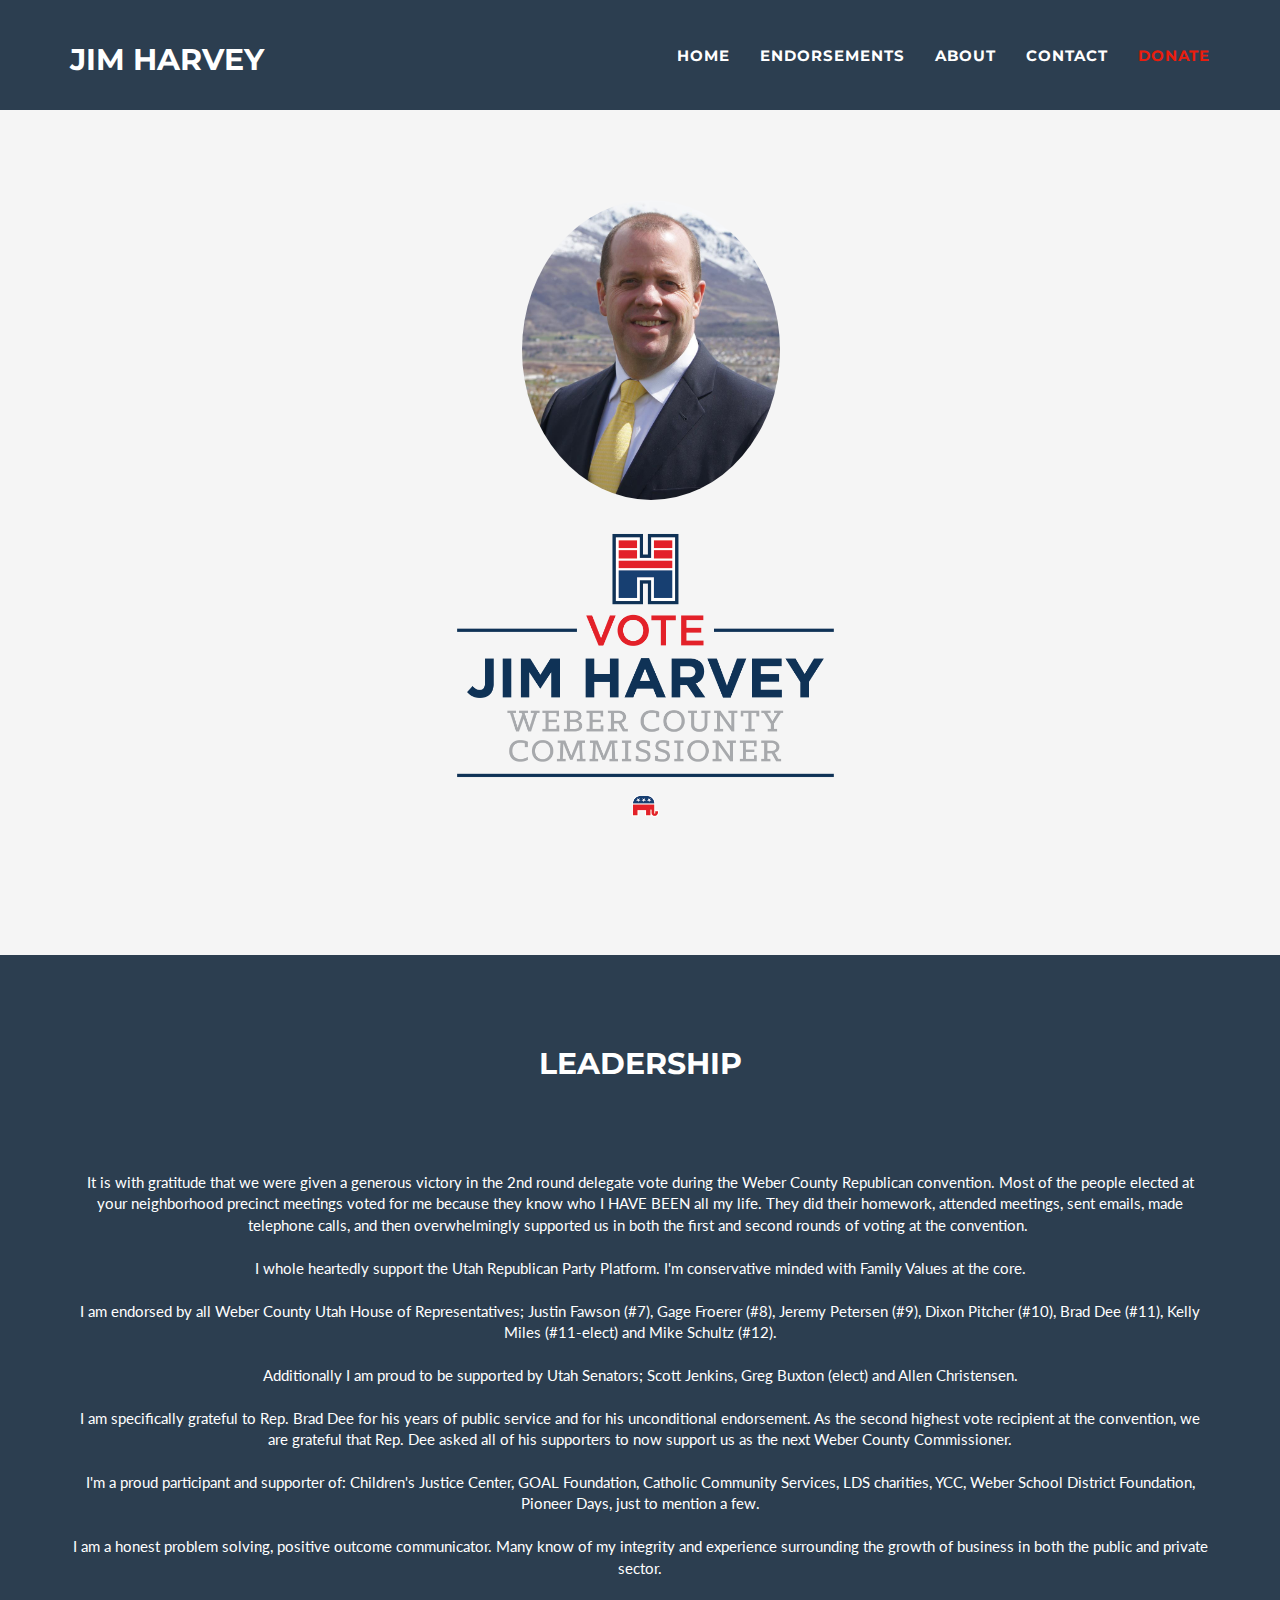
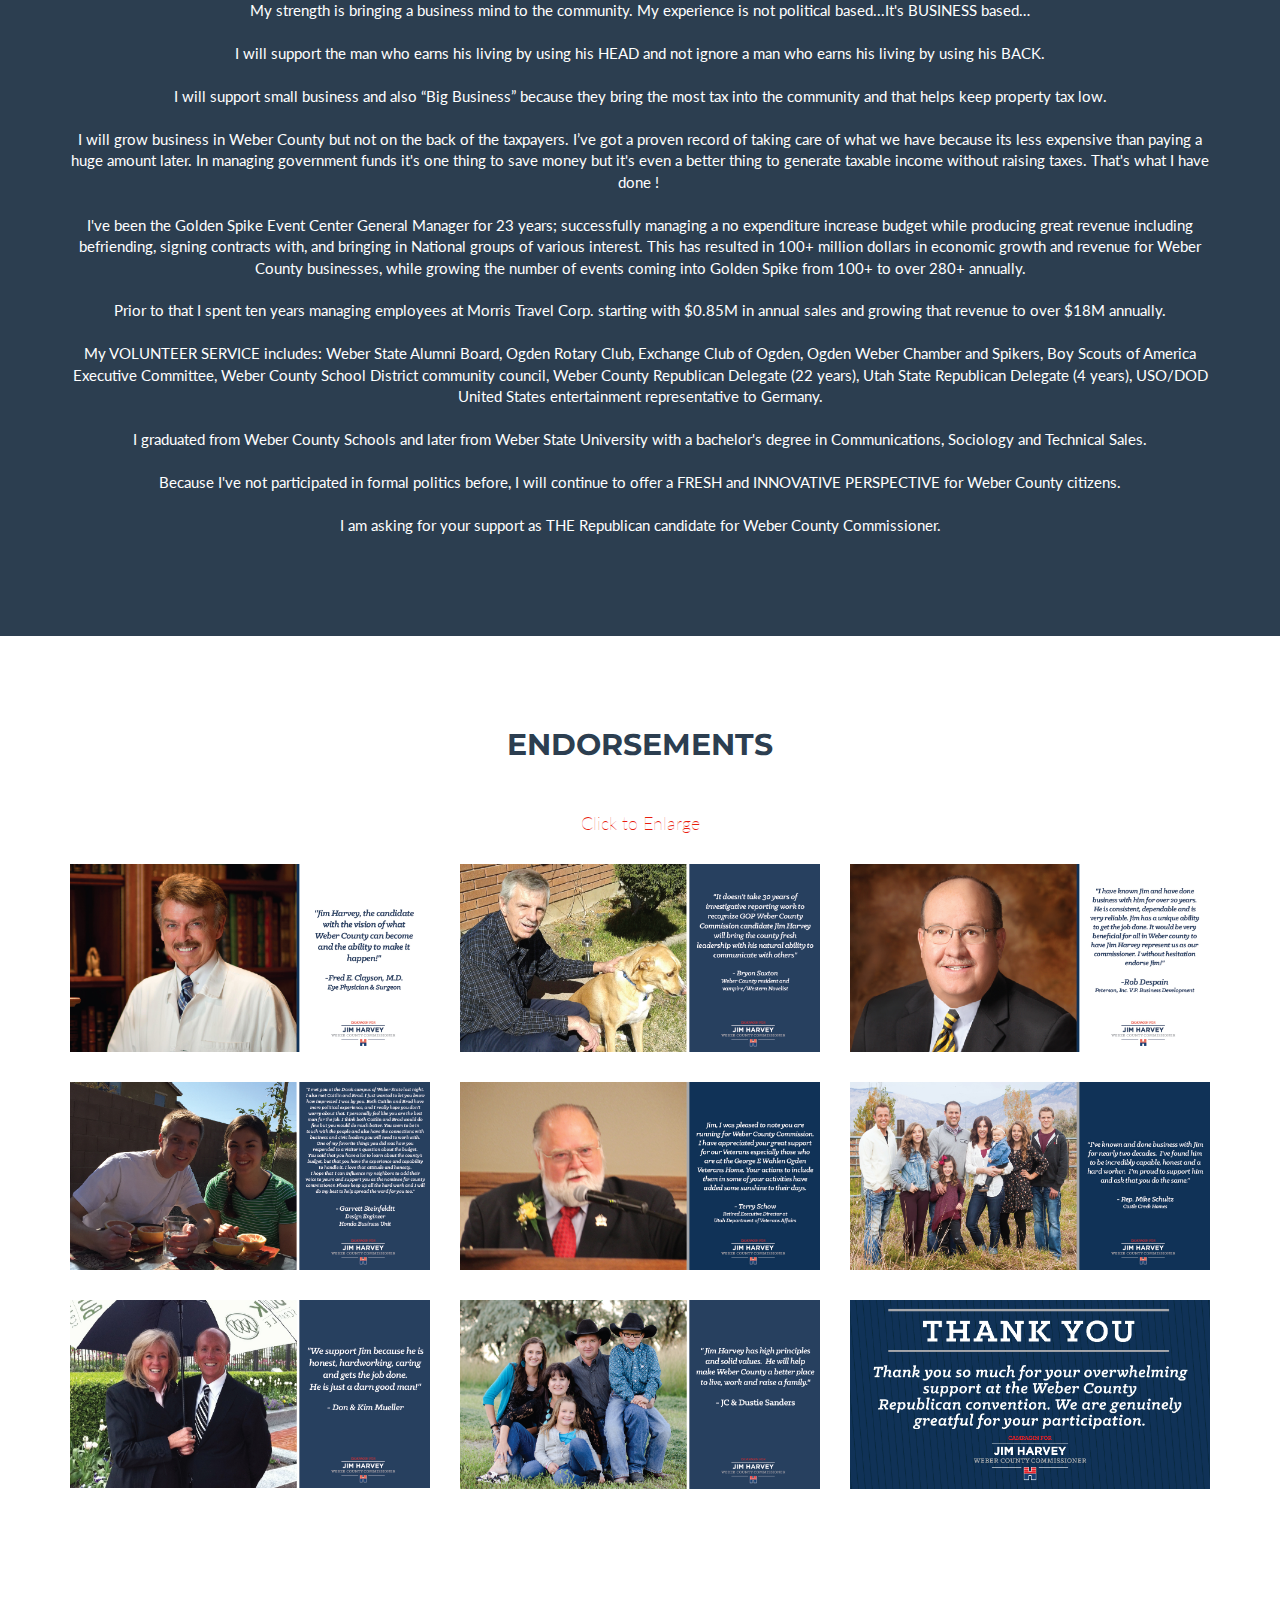
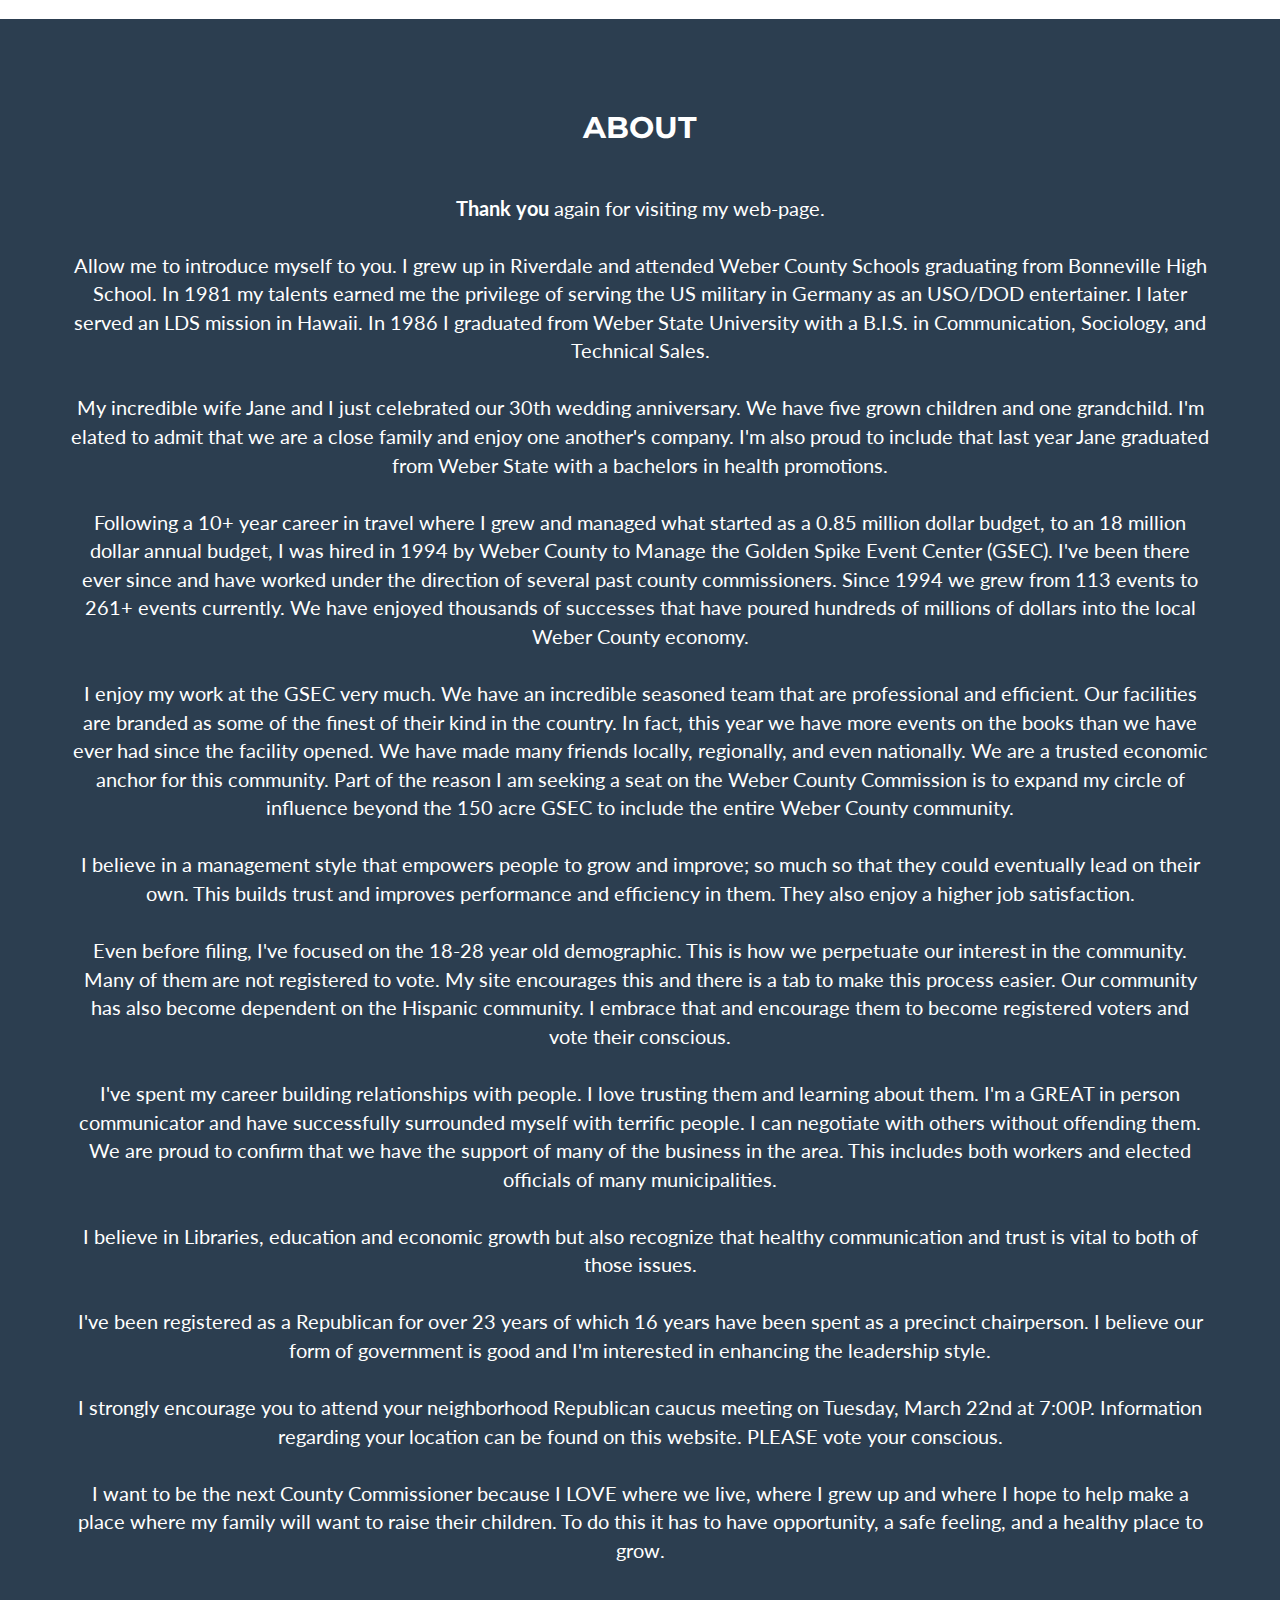
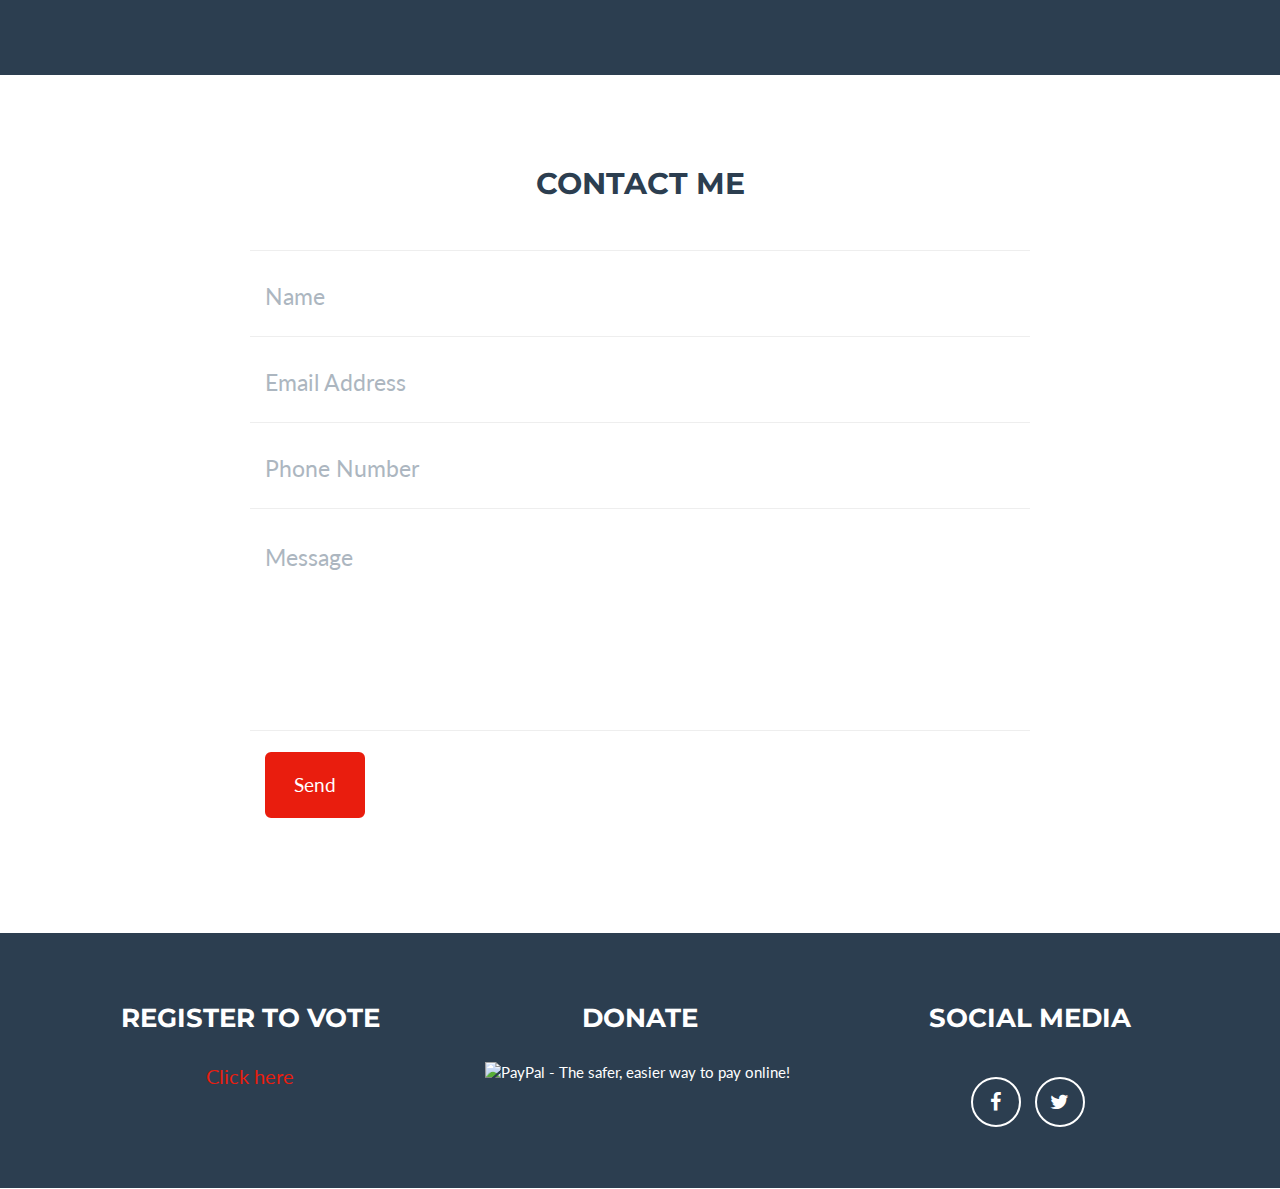
==== index.html @ 37147c14 "took of mondays event" ====
<!DOCTYPE html>
<html lang="en">

<head>

    <meta charset="utf-8">
    <meta http-equiv="X-UA-Compatible" content="IE=edge">
    <meta name="viewport" content="width=device-width, initial-scale=1">
    <meta name="description" content="">
    <meta name="author" content="">

    <title>Jim Harvey</title>
    <title>Freelancer - Start Bootstrap Theme</title>

    <!-- Bootstrap Core CSS - Uses Bootswatch Flatly Theme: http://bootswatch.com/flatly/ -->
    <link href="css/bootstrap.min.css" rel="stylesheet">

    <!-- Custom CSS -->
    <link href="css/freelancer.css" rel="stylesheet">
    <link href="css/animate.min.css" rel="stylesheet">


    <!-- Custom Fonts -->
    <link href="font-awesome/css/font-awesome.min.css" rel="stylesheet" type="text/css">
    <link href="https://fonts.googleapis.com/css?family=Montserrat:400,700" rel="stylesheet" type="text/css">
    <link href="https://fonts.googleapis.com/css?family=Lato:400,700,400italic,700italic" rel="stylesheet" type="text/css">

    <!-- HTML5 Shim and Respond.js IE8 support of HTML5 elements and media queries -->
    <!-- WARNING: Respond.js doesn't work if you view the page via file:// -->
    <!--[if lt IE 9]>
        <script src="https://oss.maxcdn.com/libs/html5shiv/3.7.0/html5shiv.js"></script>
        <script src="https://oss.maxcdn.com/libs/respond.js/1.4.2/respond.min.js"></script>
    <![endif]-->

</head>

<body id="page-top" class="index">

    <!-- Navigation -->
    <nav class="navbar navbar-default navbar-fixed-top">
        <div class="container">
            <!-- Brand and toggle get grouped for better mobile display -->
            <div class="navbar-header page-scroll">
                <button type="button" class="navbar-toggle" data-toggle="collapse" data-target="#bs-example-navbar-collapse-1">
                    <span class="sr-only">Toggle navigation</span>
                    <span class="icon-bar"></span>
                    <span class="icon-bar"></span>
                    <span class="icon-bar"></span>
                </button>
                <a class="navbar-brand" href="#page-top" id='topText'>Jim Harvey</a>
            </div>

            <!-- Collect the nav links, forms, and other content for toggling -->
            <div class="collapse navbar-collapse" id="bs-example-navbar-collapse-1">
                <ul class="nav navbar-nav navbar-right">
                    <li class="hidden">
                        <a id='topText' href="#page-top"></a>
                    </li>
                    <li class="page-scroll">
                        <a id='topText' href="#home">home</a>
                    </li>
                    <li class="page-scroll">

                        <a id='topText' href="#portfolio">Endorsements</a>
                    </li>
                    <li class="page-scroll">
                        <a id='topText' href="#about">About</a>
                    </li>
                    <li class="page-scroll">
                        <a id='topText' href="#contact">Contact</a>
                    </li>
                    <li class="page-scroll ">
                        <a href="#donate" id='donate1'>Donate</a>
                    </li>
                </ul>
            </div>
            <!-- /.navbar-collapse -->
        </div>
        <!-- /.container-fluid -->
    </nav>

    <!-- Header -->
    <header>
        <div class="container">
            <div class="row">
                <div class="col-lg-12">
                    <img class="img-resp animated fadeInDown" src="img/jimh.jpg" alt="">
                    <div class="intro-text">
                        <span class="skills"><img class='vote animated fadeInDown'src="img/logos-1.png" alt="" /></span>
                    </div>
                </div>
            </div>
        </div>
    </header>
    <section class="success" id="home">
        <div class="col-lg-12 text-center">
            <h4 class='sectionText'>Leadership</h4>
        </div>        <div class="container">
            <div class="row">
                <div class="col-lg-12 text-center">
                    <h2  class='sectionText'> </h2>
                </div>
            </div>
            <div class="row">
                <div class="col-lg-12 aboutText animated fadeInUp">
                    It is with gratitude that we were given a generous victory in the 2nd round delegate vote during the Weber County Republican convention.  Most of the people elected at your neighborhood precinct meetings voted for me because they know who I HAVE BEEN all my life.  They did their homework, attended meetings, sent emails, made telephone calls, and then overwhelmingly supported us in both the first and second rounds of voting at the convention. 
                    <br><br>
                I whole heartedly support the Utah Republican Party Platform.  I'm conservative minded with Family Values at the core.                    <br><br>


                I am endorsed by all Weber County Utah House of Representatives; Justin Fawson (#7), Gage Froerer (#8), Jeremy Petersen (#9), Dixon Pitcher (#10), Brad Dee (#11), Kelly Miles (#11-elect) and Mike Schultz (#12).                       <br><br>


                Additionally I am proud to be supported by Utah Senators; Scott Jenkins, Greg Buxton (elect) and Allen Christensen.
                <br><br>

                I am specifically grateful to Rep. Brad Dee for his years of public service and for his unconditional endorsement.  As the second highest vote recipient at the convention, we are grateful that Rep. Dee asked all of his supporters to now support us as the next Weber County Commissioner.
                <br><br>

                I'm a proud participant and supporter of: Children's Justice Center, GOAL Foundation, Catholic Community Services, LDS charities, YCC,  Weber School District Foundation, Pioneer Days, just to mention a few.
                <br><br>

                I am a honest problem solving, positive outcome communicator. Many know of my integrity and experience surrounding the growth of business in both the public and private sector.
                <br><br>

                My strength is bringing a business mind to the community.  My experience is not political based...It's BUSINESS based…
                <br><br>

                I will support the man who earns his living by using his HEAD and not ignore a man who earns his living by using his BACK.
                <br><br>

                I will support small business and also “Big Business” because they bring the most tax into the community and that helps keep property tax low.
                <br><br>

                I will grow business in Weber County but not on the back of the taxpayers.  I’ve got a proven record of taking care of what we have because its less expensive than paying a huge amount later.  In managing government funds it's one thing to save money but it's even a better thing to generate taxable income without raising taxes.  That's what I have done ! 
                <br><br>

                I've been the Golden Spike Event Center General Manager for 23 years; successfully managing a no expenditure increase budget while producing great revenue including befriending, signing contracts with, and bringing in National groups of various interest. This has resulted in 100+ million dollars in economic growth and revenue for Weber County businesses, while growing the number of events coming into Golden Spike from 100+ to over 280+ annually.
                <br><br>

                Prior to that I spent ten years managing employees at Morris Travel Corp. starting with $0.85M in annual sales and growing that revenue to over $18M annually.
                <br><br>

                My VOLUNTEER SERVICE includes: Weber State Alumni Board, Ogden Rotary Club, Exchange Club of Ogden, Ogden Weber Chamber and Spikers, Boy Scouts of America Executive Committee, Weber County School District community council, Weber County Republican Delegate (22 years), Utah State Republican Delegate (4 years), USO/DOD United States entertainment representative to Germany.
                <br><br>

                I graduated from Weber County Schools and later from Weber State University with a bachelor's degree in Communications, Sociology and Technical Sales.
                <br><br>

                Because I've not participated in formal politics before, I will continue to offer a FRESH and INNOVATIVE PERSPECTIVE for Weber County citizens.
                <br><br>

                I am asking for your support as THE Republican candidate for Weber County Commissioner.
    </div>


            </div>
        </div>
    </section>




    <!-- Portfolio Grid Section -->
    <section id="portfolio">
        <div class="container animated zoomIn">
            <div class="row">
                <div class="col-lg-12 text-center">
                    <h4 class='sectionText'>Endorsements</h4>
                    <div class="clickToEnlarge">
                        Click to Enlarge
                    </div>
                </div>
            </div>
            <div class="row">
                <div class="col-sm-4 portfolio-item">
                    <a href="#portfolioModal1" class="portfolio-link" data-toggle="modal">
                        <div class="caption">
                            <div class="caption-content">
                                <i class="fa fa-search-plus fa-3x"></i>
                            </div>
                        </div>
                        <img src="img/endorse1.jpeg" class="img-responsive" alt="">
                    </a>
                </div>
                <div class="col-sm-4 portfolio-item">
                    <a href="#portfolioModal2" class="portfolio-link" data-toggle="modal">
                        <div class="caption">
                            <div class="caption-content">
                                <i class="fa fa-search-plus fa-3x"></i>
                            </div>
                        </div>
                        <img src="img/endorse2.jpg" class="img-responsive" alt="">
                    </a>
                </div>
                <div class="col-sm-4 portfolio-item">
                    <a href="#portfolioModal3" class="portfolio-link" data-toggle="modal">
                        <div class="caption">
                            <div class="caption-content">
                                <i class="fa fa-search-plus fa-3x"></i>
                            </div>
                        </div>
                        <img src="img/endorse3.jpeg" class="img-responsive" alt="">
                    </a>
                </div>
                <div class="col-sm-4 portfolio-item">
                    <a href="#portfolioModal4" class="portfolio-link" data-toggle="modal">
                        <div class="caption">
                            <div class="caption-content">
                                <i class="fa fa-search-plus fa-3x"></i>
                            </div>
                        </div>
                        <img src="img/endorse4.jpeg" class="img-responsive" alt="">
                    </a>
                </div>
                <div class="col-sm-4 portfolio-item">
                    <a href="#portfolioModal5" class="portfolio-link" data-toggle="modal">
                        <div class="caption">
                            <div class="caption-content">
                                <i class="fa fa-search-plus fa-3x"></i>
                            </div>
                        </div>
                        <img src="img/Schow.Terry.jpg" class="img-responsive" alt="">
                    </a>
                </div>
                <div class="col-sm-4 portfolio-item">
                    <a href="#portfolioModal6" class="portfolio-link" data-toggle="modal">
                        <div class="caption">
                            <div class="caption-content">
                                <i class="fa fa-search-plus fa-3x"></i>
                            </div>
                        </div>
                        <img src="img/MikeShultz.jpg" class="img-responsive" alt="">
                    </a>
                </div>
                <div class="col-sm-4 portfolio-item">
                    <a href="#portfolioModal7" class="portfolio-link" data-toggle="modal">
                        <div class="caption">
                            <div class="caption-content">
                                <i class="fa fa-search-plus fa-3x"></i>
                            </div>
                        </div>
                        <img src="img/DonMueller.jpg" class="img-responsive" alt="">
                    </a>
                </div>
                <div class="col-sm-4 portfolio-item">
                    <a href="#portfolioModal8" class="portfolio-link" data-toggle="modal">
                        <div class="caption">
                            <div class="caption-content">
                                <i class="fa fa-search-plus fa-3x"></i>
                            </div>
                        </div>
                        <img src="img/Sanders.Dustie.jpg" class="img-responsive" alt="">
                    </a>
                </div>
                <div class="col-sm-4 portfolio-item">
                    <a href="#portfolioModal9" class="portfolio-link" data-toggle="modal">
                        <div class="caption">
                            <div class="caption-content">
                                <i class="fa fa-search-plus fa-3x"></i>
                            </div>
                        </div>
                        <img src="img/thanksTxt.jpg" class="img-responsive" alt="">
                    </a>
                </div>
                <!-- <div class="col-sm-4 portfolio-item">
                <div class="col-sm-4 portfolio-item">
                    <a href="#portfolioModal5" class="portfolio-link" data-toggle="modal">
                        <div class="caption">
                            <div class="caption-content">
                                <i class="fa fa-search-plus fa-3x"></i>
                            </div>
                        </div>
                        <img src="img/endorse4.jpeg" class="img-responsive" alt="">
                    </a>
                </div> -->
                <!-- <div class="col-sm-4 portfolio-item">
                </div>
                <div class="col-sm-4 portfolio-item">
                    <a href="#portfolioModal6" class="portfolio-link" data-toggle="modal">
                        <div class="caption">
                            <div class="caption-content">
                                <i class="fa fa-search-plus fa-3x"></i>
                            </div>
                        </div>
                        <img src="img/endorse4.jpeg" class="img-responsive" alt="">
                    </a>
<<<<<<< HEAD
                </div> -->
                </div>
            </div>
        </div>
    </section>


    <!-- About Section -->
    <section class="success" id="about">
        <div class="container">
            <div class="row">
                <div class="col-lg-12 text-center">
                    <h2  class='sectionText'>About</h2>
                </div>
            </div>
            <div class="row">
                <div class="col-lg-12 aboutText animated fadeInUp">
                    <p><b>Thank you</b> again for visiting my web-page.<br><br>

 Allow me to introduce myself to you.  I grew up in Riverdale and attended Weber County Schools graduating from Bonneville High School.  In 1981 my talents earned me the privilege of serving the US military in Germany as an USO/DOD entertainer.  I later served an LDS mission in Hawaii.  In 1986 I graduated from Weber State University with a B.I.S. in Communication, Sociology, and Technical Sales.<br>
<br>
 My incredible wife Jane and I just celebrated our 30th wedding anniversary.  We have five grown children and one grandchild.  I'm elated to admit that we are a close family and enjoy one another's company.  I'm also proud to include that last year Jane graduated from Weber State with a bachelors in health promotions.<br><br>

 Following a 10+ year career in travel where I grew and managed what started as a 0.85 million dollar budget, to an 18 million dollar annual budget, I was hired in 1994 by Weber County to Manage the Golden Spike Event Center (GSEC).  I've been there ever since and have worked under the direction of several past county commissioners.  Since 1994 we grew from 113 events to 261+ events currently.  We have enjoyed thousands of successes that have poured hundreds of millions of dollars into the local Weber County economy.<br><br>

 I enjoy my work at the GSEC very much.  We have an incredible seasoned team that are professional and efficient.   Our facilities are branded as some of the finest of their kind in the country.  In fact, this year we have more events on the books than we have ever had since the facility opened.  We have made many friends locally, regionally, and even nationally.  We are a trusted economic anchor for this community.  Part of the reason I am seeking a seat on the Weber County Commission is to expand my circle of influence beyond the 150 acre GSEC to include the entire Weber County community.
<br><br>
I believe in a management style that empowers people to grow and improve; so much so that they could eventually lead on their own. This builds trust and improves performance and efficiency in them.  They also enjoy a higher job satisfaction.
<br><br>
 Even before filing, I've focused on the 18-28 year old demographic.  This is how we perpetuate our interest in the community. Many of them are not registered to vote.  My site encourages this and there is a tab to make this process easier.  Our community has also become dependent on the Hispanic community.  I embrace that and encourage them to become registered voters and vote their conscious.
<br><br>
 I've spent my career building relationships with people.  I love trusting them and learning about them.  I'm a GREAT in person communicator and have successfully surrounded myself with terrific people.  I can negotiate with others without offending them.  We are proud to confirm that we have the support of many of the business in the area. This includes both workers and elected officials of many municipalities.
<br><br>
 I believe in Libraries, education and economic growth but also recognize that healthy communication and trust is vital to both of those issues.
<br><br>
 I've been registered as a Republican for over 23 years of which 16 years have been spent as a precinct chairperson. I believe our form of government is good and I'm interested in enhancing the leadership style.
<br><br>
 I strongly encourage you to attend your neighborhood Republican caucus meeting on Tuesday, March 22nd at 7:00P.  Information regarding your location can be found on this website.  PLEASE vote your conscious.
<br><br>
 I want to be the next County Commissioner because I LOVE where we live, where I grew up and where I hope to help make a place where my family will want to raise their children.  To do this it has to have opportunity, a safe feeling, and a healthy place to grow.</p>
                </div>


            </div>
        </div>
    </section>

    <!-- Contact Section -->

    <section id="contact">
        <div class="container">
            <div class="row">
                <div class="col-lg-12 text-center">
                    <h2  class='sectionText'>Contact Me</h2>
                </div>
            </div>
            <div class="row">
                <div class="col-lg-8 col-lg-offset-2">
                    <!-- To configure the contact form email address, go to mail/contact_me.php and update the email address in the PHP file on line 19. -->
                    <!-- The form should work on most web servers, but if the form is not working you may need to configure your web server differently.   -->
                <form name="sentMessage" id="contactForm" novalidate>
                        <div class="row control-group">
                            <div class="form-group col-xs-12 floating-label-form-group controls">
                                <label>Name</label>
                                <input type="text" class="form-control" placeholder="Name" id="name" required data-validation-required-message="Please enter your name.">
                                <p class="help-block text-danger"></p>
                            </div>
                        </div>
                        <div class="row control-group">
                            <div class="form-group col-xs-12 floating-label-form-group controls">
                                <label>Email Address</label>
                                <input type="email" class="form-control" placeholder="Email Address" id="email" required data-validation-required-message="Please enter your email address.">
                                <p class="help-block text-danger"></p>
                            </div>
                        </div>
                        <div class="row control-group">
                            <div class="form-group col-xs-12 floating-label-form-group controls">
                                <label>Phone Number</label>
                                <input type="tel" class="form-control" placeholder="Phone Number" id="phone" required data-validation-required-message="Please enter your phone number.">
                                <p class="help-block text-danger"></p>
                            </div>
                        </div>
                        <div class="row control-group">
                            <div class="form-group col-xs-12 floating-label-form-group controls">
                                <label>Message</label>
                                <textarea rows="5" class="form-control" placeholder="Message" id="message" required data-validation-required-message="Please enter a message."></textarea>
                                <p class="help-block text-danger"></p>
                            </div>
                        </div>
                        <br>
                        <div id="success"></div>
                        <div class="row">
                            <div class="form-group col-xs-12">
                                <button  type="submit" class="btn btn-success btn-lg">Send</button>
                            </div>
                        </div>
                    </form>
                </div>
            </div>
        </div>
    </section>

    <!-- Footer -->
    <div id='donate'>

    <footer class="text-center">
        <div class="footer-above">
            <div class="container">
                <div class="row">
                    <div class="footer-col col-md-4">
                        <h3>Register to Vote</h3>
                        <p><a href="https://secure.utah.gov/voterreg/index.html">Click here</a></p>
                    </div>


                    <div class="footer-col col-md-4">
                        <h3>Donate</h3>
                        <p>
                            <form action="https://www.paypal.com/cgi-bin/webscr" method="post" target="_top">
                        <input type="hidden" name="cmd" value="_s-xclick">
                        <input type="hidden" name="hosted_button_id" value="8M9GRUWF27S3Q">
                        <input type="image" class='paypal' src="https://www.paypalobjects.com/en_US/i/btn/btn_donateCC_LG.gif" border="0" name="submit" alt="PayPal - The safer, easier way to pay online!">
                        <img alt="" border="0" src="https://www.paypalobjects.com/en_US/i/scr/pixel.gif" width="1" height="1">
                        </form>
                        </p>


            </div>

                    <div class="footer-col col-md-4">
                        <h3>Social Media</h3>
                        <ul class="list-inline">
                            <li>
                                <a href="https://www.facebook.com/VoteJimHarvey/?pnref=story" class="btn-social btn-outline"><i class="fa fa-fw fa-facebook"></i></a>
                            </li>
                            <!-- <li>
                                <a href="#" class="btn-social btn-outline"><i class="fa fa-fw fa-google-plus"></i></a>
                            </li> -->
                            <li>
                                <a href="https://twitter.com/jimhharvey" class="btn-social btn-outline"><i class="fa fa-fw fa-twitter"></i></a>
                            </li>


                        </ul>
                    </div>
                    <!-- <div class="footer-col col-md-4">
                        <h3>Donations</h3>
                        <p>Contact me if you'd like to donate.</p>
                    </div> -->
                </div>
            </div>
        </div>
    </div>

        <div class="footer-below">
            <div class="container">
                <div class="row">
                    <div class="col-lg-12">        </div>
                </div>
            </div>
        </div>
    </footer>

    <!-- Scroll to Top Button (Only visible on small and extra-small screen sizes) -->
    <div class="scroll-top page-scroll hidden-sm hidden-xs hidden-lg hidden-md">
        <a class="btn btn-primary" href="#page-top">
            <i class="fa fa-chevron-up"></i>
        </a>
    </div>

    <!-- Portfolio Modals -->
    <div class="portfolio-modal modal fade animated fadeIn" id="portfolioModal1" tabindex="-1" role="dialog" aria-hidden="true">
        <div class="modal-content">
            <div class="close-modal" data-dismiss="modal">
                <div class="lr">
                    <div class="rl">
                    </div>
                </div>
            </div>
            <div class="container">
                <div class="row">
                    <div class="col-lg-8 col-lg-offset-2">
                        <div class="modal-body">
                            <img src="img/endorse1.jpeg" class="img-responsive img-centered" alt="">

                            <button type="button" class="btn btn-default" data-dismiss="modal"><i class="fa fa-times"></i> Close</button>
                        </div>
                    </div>
                </div>
            </div>
        </div>
    </div>
    <div class="portfolio-modal modal fade" id="portfolioModal2" tabindex="-1" role="dialog" aria-hidden="true">
        <div class="modal-content">
            <div class="close-modal" data-dismiss="modal">
                <div class="lr">
                    <div class="rl">
                    </div>
                </div>
            </div>
            <div class="container">
                <div class="row">
                    <div class="col-lg-8 col-lg-offset-2">
                        <div class="modal-body">
                            <img src="img/endorse2.jpg" class="img-responsive img-centered" alt="">

                            <button type="button" class="btn btn-default" data-dismiss="modal"><i class="fa fa-times"></i> Close</button>
                        </div>
                    </div>
                </div>
            </div>
        </div>
    </div>
    <div class="portfolio-modal modal fade" id="portfolioModal3" tabindex="-1" role="dialog" aria-hidden="true">
        <div class="modal-content">
            <div class="close-modal" data-dismiss="modal">
                <div class="lr">
                    <div class="rl">
                    </div>
                </div>
            </div>
            <div class="container">
                <div class="row">
                    <div class="col-lg-8 col-lg-offset-2">
                        <div class="modal-body">
                            <img src="img/endorse3.jpeg" class="img-responsive img-centered" alt="">

                            <button type="button" class="btn btn-default" data-dismiss="modal"><i class="fa fa-times"></i> Close</button>
                        </div>
                    </div>
                </div>
            </div>
        </div>
    </div>
    <div class="portfolio-modal modal fade" id="portfolioModal4" tabindex="-1" role="dialog" aria-hidden="true">
        <div class="modal-content">
            <div class="close-modal" data-dismiss="modal">
                <div class="lr">
                    <div class="rl">
                    </div>
                </div>
            </div>
            <div class="container">
                <div class="row">
                    <div class="col-lg-8 col-lg-offset-2">
                        <div class="modal-body">
                            <img src="img/endorse4.jpeg" class="img-responsive img-centered" alt="">


                            <button type="button" class="btn btn-default" data-dismiss="modal"><i class="fa fa-times"></i> Close</button>
                        </div>
                    </div>
                </div>
            </div>
        </div>
    </div>
    <div class="portfolio-modal modal fade" id="portfolioModal5" tabindex="-1" role="dialog" aria-hidden="true">
        <div class="modal-content">
            <div class="close-modal" data-dismiss="modal">
                <div class="lr">
                    <div class="rl">
                    </div>
                </div>
            </div>
            <div class="container">
                <div class="row">
                    <div class="col-lg-8 col-lg-offset-2">
                        <div class="modal-body">
                            <img src="img/Schow.Terry.jpg" class="img-responsive img-centered" alt="">

                            <button type="button" class="btn btn-default" data-dismiss="modal"><i class="fa fa-times"></i> Close</button>
                        </div>
                    </div>
                </div>
            </div>
        </div>
    </div>
    <div class="portfolio-modal modal fade" id="portfolioModal6" tabindex="-1" role="dialog" aria-hidden="true">
        <div class="modal-content">
            <div class="close-modal" data-dismiss="modal">
                <div class="lr">
                    <div class="rl">
                    </div>
                </div>
            </div>
            <div class="container">
                <div class="row">
                    <div class="col-lg-8 col-lg-offset-2">
                        <div class="modal-body">
                            <img src="img/MikeShultz.jpg" class="img-responsive img-centered" alt="">

                            <button type="button" class="btn btn-default" data-dismiss="modal"><i class="fa fa-times"></i> Close</button>
                        </div>
                    </div>
                </div>
            </div>
        </div>
    </div>
    <div class="portfolio-modal modal fade" id="portfolioModal7" tabindex="-1" role="dialog" aria-hidden="true">
        <div class="modal-content">
            <div class="close-modal" data-dismiss="modal">
                <div class="lr">
                    <div class="rl">
                    </div>
                </div>
            </div>
            <div class="container">
                <div class="row">
                    <div class="col-lg-8 col-lg-offset-2">
                        <div class="modal-body">
                            <img src="img/DonMueller.jpg" class="img-responsive img-centered" alt="">

                            <button type="button" class="btn btn-default" data-dismiss="modal"><i class="fa fa-times"></i> Close</button>
                        </div>
                    </div>
                </div>
            </div>
        </div>
    </div>
    <div class="portfolio-modal modal fade" id="portfolioModal8" tabindex="-1" role="dialog" aria-hidden="true">
        <div class="modal-content">
            <div class="close-modal" data-dismiss="modal">
                <div class="lr">
                    <div class="rl">
                    </div>
                </div>
            </div>
            <div class="container">
                <div class="row">
                    <div class="col-lg-8 col-lg-offset-2">
                        <div class="modal-body">
                            <img src="img/Sanders.Dustie.jpg" class="img-responsive img-centered" alt="">

                            <button type="button" class="btn btn-default" data-dismiss="modal"><i class="fa fa-times"></i> Close</button>
                        </div>
                    </div>
                </div>
            </div>
        </div>
    </div>
    <div class="portfolio-modal modal fade" id="portfolioModal9" tabindex="-1" role="dialog" aria-hidden="true">
        <div class="modal-content">
            <div class="close-modal" data-dismiss="modal">
                <div class="lr">
                    <div class="rl">
                    </div>
                </div>
            </div>
            <div class="container">
                <div class="row">
                    <div class="col-lg-8 col-lg-offset-2">
                        <div class="modal-body">
                            <img src="img/thanksTxt.jpg" class="img-responsive img-centered" alt="">

                            <button type="button" class="btn btn-default" data-dismiss="modal"><i class="fa fa-times"></i> Close</button>
                        </div>
                    </div>
                </div>
            </div>
        </div>
    </div>


    <!-- jQuery -->
    <script src="js/jquery.js"></script>

    <!-- Bootstrap Core JavaScript -->
    <script src="js/bootstrap.min.js"></script>

    <!-- Plugin JavaScript -->
    <script src="http://cdnjs.cloudflare.com/ajax/libs/jquery-easing/1.3/jquery.easing.min.js"></script>
    <script src="js/classie.js"></script>
    <script src="js/cbpAnimatedHeader.js"></script>

    <!-- Contact Form JavaScript -->
    <script src="js/jqBootstrapValidation.js"></script>
    <script src="js/contact_me.js"></script>

    <!-- Custom Theme JavaScript -->
    <script src="js/freelancer.js"></script>

</body>

</html>
---- css/freelancer.css ----
/*!
 * Freelancer v1.0.6 (http://startbootstrap.com/template-overviews/freelancer)
 * Copyright 2013-2016 Start Bootstrap
 * Licensed under MIT (https://github.com/BlackrockDigital/startbootstrap/blob/gh-pages/LICENSE)
 */

body {
  overflow-x: hidden;
}
p {
  font-size: 20px;
}
p.small {
  font-size: 16px;
}
a,
a:hover,
a:focus,
a:active,
a.active {
  color: #E91D0E;
  outline: none;
}
h1,
h2,
h3,
h4,
h5,
h6 {
  font-family: "Montserrat", "Helvetica Neue", Helvetica, Arial, sans-serif;
  text-transform: uppercase;
  font-weight: 700;
}
hr.star-light,
hr.star-primary {
  padding: 0;
  border: none;
  border-top: solid 5px;
  text-align: center;
  max-width: 250px;
  margin: 25px auto 30px;
}
hr.star-light:after,
hr.star-primary:after {
  content: "\f005";
  font-family: FontAwesome;
  display: inline-block;
  position: relative;
  top: -0.8em;
  font-size: 2em;
  padding: 0 0.25em;
}
hr.star-light {
  border-color: white;
}
hr.star-light:after {
  background-color: #E91D0E;
  color: white;
}
hr.star-primary {
  border-color: #2c3e50;
}
hr.star-primary:after {
  background-color: white;
  color: #2c3e50;
}
.img-centered {
  margin: 0 auto;
}
header {
  text-align: center;
  background: whitesmoke;
  color: white;
}
header .container {
  padding-top: 100px;
  padding-bottom: 50px;

}

/*remove the white background color */
header img {
  display: block;
  margin: 0 auto 20px;
}
#topText:hover{
    color:#E91D0E;
}
.btn{
background-color: #E91D0E;
}
.btn-success{
    background-color: #E91D0E;
    border-color: #E91D0E;
}
.sectionText{
margin-top: -8px;
margin-bottom: 50px;
font-size: 2em;
}
.vote{
height: 11em;
}
.aboutText{
    text-align: center;

}
.paypal{
    border:none;
}
.vote{
height: 12em;
}
#donate1{
    color: #E91D0E

}
#donate1:hover{
    color: white;

}
.clickToEnlarge{
    margin-bottom: 3vh;
    color: #E91D0E;
    font-weight: 100;
    font-size: 2vh;
}
.img-resp{
    height: 20em;
    border-radius: 50%;
    position: relative;
    right: -1%;
}
header .intro-text .name {
  display: block;
  font-family: "Montserrat", "Helvetica Neue", Helvetica, Arial, sans-serif;
  text-transform: uppercase;
  font-weight: 700;
  font-size: 2em;
}
header .intro-text .skills {
  font-size: 1.25em;
  font-weight: 300;
}
@media (min-width: 768px) {
  header .container {
    padding-top: 200px;
    padding-bottom: 100px;
  }
  header .intro-text .name {
    font-size: 4.75em;
  }
  header .intro-text .skills {
    font-size: 1.75em;
  }
}
@media (min-width: 768px) {
  .navbar-fixed-top {
    padding: 25px 0;
    -webkit-transition: padding 0.3s;
    -moz-transition: padding 0.3s;
    transition: padding 0.3s;
  }
  .navbar-fixed-top .navbar-brand {
    font-size: 2em;
    -webkit-transition: all 0.3s;
    -moz-transition: all 0.3s;
    transition: all 0.3s;
  }
  .navbar-fixed-top.navbar-shrink {
    padding: 10px 0;
  }
  .navbar-fixed-top.navbar-shrink .navbar-brand {
    font-size: 1.5em;
  }
}
.navbar {
  font-family: "Montserrat", "Helvetica Neue", Helvetica, Arial, sans-serif;
  text-transform: uppercase;
  font-weight: 700;
}
.navbar a:focus {
  outline: none;
}
.navbar .navbar-nav {
  letter-spacing: 1px;
<<<<<<< HEAD
  color: #E91D0E
}
.navbar .navbar-nav li a:focus {
  outline: none;
  color: #E91D0E
=======
}
.navbar .navbar-nav li a:focus {
  outline: none;
>>>>>>> 86fb713002c45dcf54a0e696e796ad76bc11b420
}
.navbar-default,
.navbar-inverse {
  border: none;
}
section {
  padding: 100px 0;
}
section h2 {
  margin: 0;
  font-size: 3em;
}
section.success {
  background: #2C3E50;
  color: white;
}
section.success a,
section.success a:hover,
section.success a:focus,
section.success a:active,
section.success a.active {
  color: #2c3e50;
  outline: none;
}
@media (max-width: 767px) {
  section {
    padding: 75px 0;
  }
  section.first {
    padding-top: 75px;
  }
}
#portfolio .portfolio-item {
  margin: 0 0 15px;
  right: 0;
}
#portfolio .portfolio-item .portfolio-link {
  display: block;
  position: relative;
  max-width: 400px;
  margin: 0 auto;
}
#portfolio .portfolio-item .portfolio-link .caption {
  background: #E91D0E;
  position: absolute;
  width: 100%;
  height: 100%;
  opacity: 0;
  transition: all ease 0.5s;
  -webkit-transition: all ease 0.5s;
  -moz-transition: all ease 0.5s;
}
#portfolio .portfolio-item .portfolio-link .caption:hover {
  opacity: 1;
}
#portfolio .portfolio-item .portfolio-link .caption .caption-content {
  position: absolute;
  width: 100%;
  height: 20px;
  font-size: 20px;
  text-align: center;
  top: 50%;
  margin-top: -12px;
  color: white;
}
#portfolio .portfolio-item .portfolio-link .caption .caption-content i {
  margin-top: -12px;
}
#portfolio .portfolio-item .portfolio-link .caption .caption-content h3,
#portfolio .portfolio-item .portfolio-link .caption .caption-content h4 {
  margin: 0;
}
#portfolio * {
  z-index: 2;
}
@media (min-width: 767px) {
  #portfolio .portfolio-item {
    margin: 0 0 30px;
  }
}
.btn-outline {
  color: white;
  font-size: 20px;
  border: solid 2px white;
  background: transparent;
  transition: all 0.3s ease-in-out;
  margin-top: 15px;
}
.btn-outline:hover,
.btn-outline:focus,
.btn-outline:active,
.btn-outline.active {
  color: #E91D0E;
  background: white;
  border: solid 2px white;
}
.floating-label-form-group {
  position: relative;
  margin-bottom: 0;
  padding-bottom: 0.5em;
  border-bottom: 1px solid #eeeeee;
}
.floating-label-form-group input,
.floating-label-form-group textarea {
  z-index: 1;
  position: relative;
  padding-right: 0;
  padding-left: 0;
  border: none;
  border-radius: 0;
  font-size: 1.5em;
  background: none;
  box-shadow: none !important;
  resize: none;
}
.floating-label-form-group label {
  display: block;
  z-index: 0;
  position: relative;
  top: 2em;
  margin: 0;
  font-size: 0.85em;
  line-height: 1.764705882em;
  vertical-align: middle;
  vertical-align: baseline;
  opacity: 0;
  -webkit-transition: top 0.3s ease,opacity 0.3s ease;
  -moz-transition: top 0.3s ease,opacity 0.3s ease;
  -ms-transition: top 0.3s ease,opacity 0.3s ease;
  transition: top 0.3s ease,opacity 0.3s ease;
}
.floating-label-form-group:not(:first-child) {
  padding-left: 14px;
  border-left: 1px solid #eeeeee;
}
.floating-label-form-group-with-value label {
  top: 0;
  opacity: 1;
}
.floating-label-form-group-with-focus label {
  color: #E91D0E;
}
form .row:first-child .floating-label-form-group {
  border-top: 1px solid #eeeeee;
}
footer {
  color: white;
}
footer h3 {
  margin-bottom: 30px;
}
footer .footer-above {
  padding-top: 50px;
  background-color: #2c3e50;
}
footer .footer-col {
  margin-bottom: 50px;
}
footer .footer-below {
  padding: 25px 0;
  background-color: #233140;
}
.btn-social {
  display: inline-block;
  height: 50px;
  width: 50px;
  border: 2px solid white;
  border-radius: 100%;
  text-align: center;
  font-size: 20px;
  line-height: 45px;
}
.btn:focus,
.btn:active,
.btn.active {
  outline: none;
}
.scroll-top {
  position: fixed;
  right: 2%;
  bottom: 2%;
  width: 50px;
  height: 50px;
  z-index: 1049;
}
.scroll-top .btn {
    display: flex;
    justify-content: center;
    width: 50px;
    height: 50px;
    border-radius: 100%;
    line-height: 28px;
    font-size: x-large;
}
.scroll-top .btn:focus {
  outline: none;
}
.portfolio-modal .modal-content {
  border-radius: 0;
  background-clip: border-box;
  -webkit-box-shadow: none;
  box-shadow: none;
  border: none;
  min-height: 100%;
  padding: 100px 0;
  text-align: center;
}
.portfolio-modal .modal-content h2 {
  margin: 0;
  font-size: 3em;
}
.portfolio-modal .modal-content img {
  margin-bottom: 30px;
}
.portfolio-modal .modal-content .item-details {
  margin: 30px 0;
}
.portfolio-modal .close-modal {
  position: absolute;
  width: 75px;
  height: 75px;
  background-color: transparent;
  top: 25px;
  right: 25px;
  cursor: pointer;
}
.portfolio-modal .close-modal:hover {
  opacity: 0.3;
}
.portfolio-modal .close-modal .lr {
  height: 75px;
  width: 1px;
  margin-left: 35px;
  background-color: #2c3e50;
  transform: rotate(45deg);
  -ms-transform: rotate(45deg);
  /* IE 9 */
  -webkit-transform: rotate(45deg);
  /* Safari and Chrome */
  z-index: 1051;
}
.portfolio-modal .close-modal .lr .rl {
  height: 75px;
  width: 1px;
  background-color: #2c3e50;
  transform: rotate(90deg);
  -ms-transform: rotate(90deg);
  /* IE 9 */
  -webkit-transform: rotate(90deg);
  /* Safari and Chrome */
  z-index: 1052;
}
.portfolio-modal .modal-backdrop {
  opacity: 0;
  display: none;
}
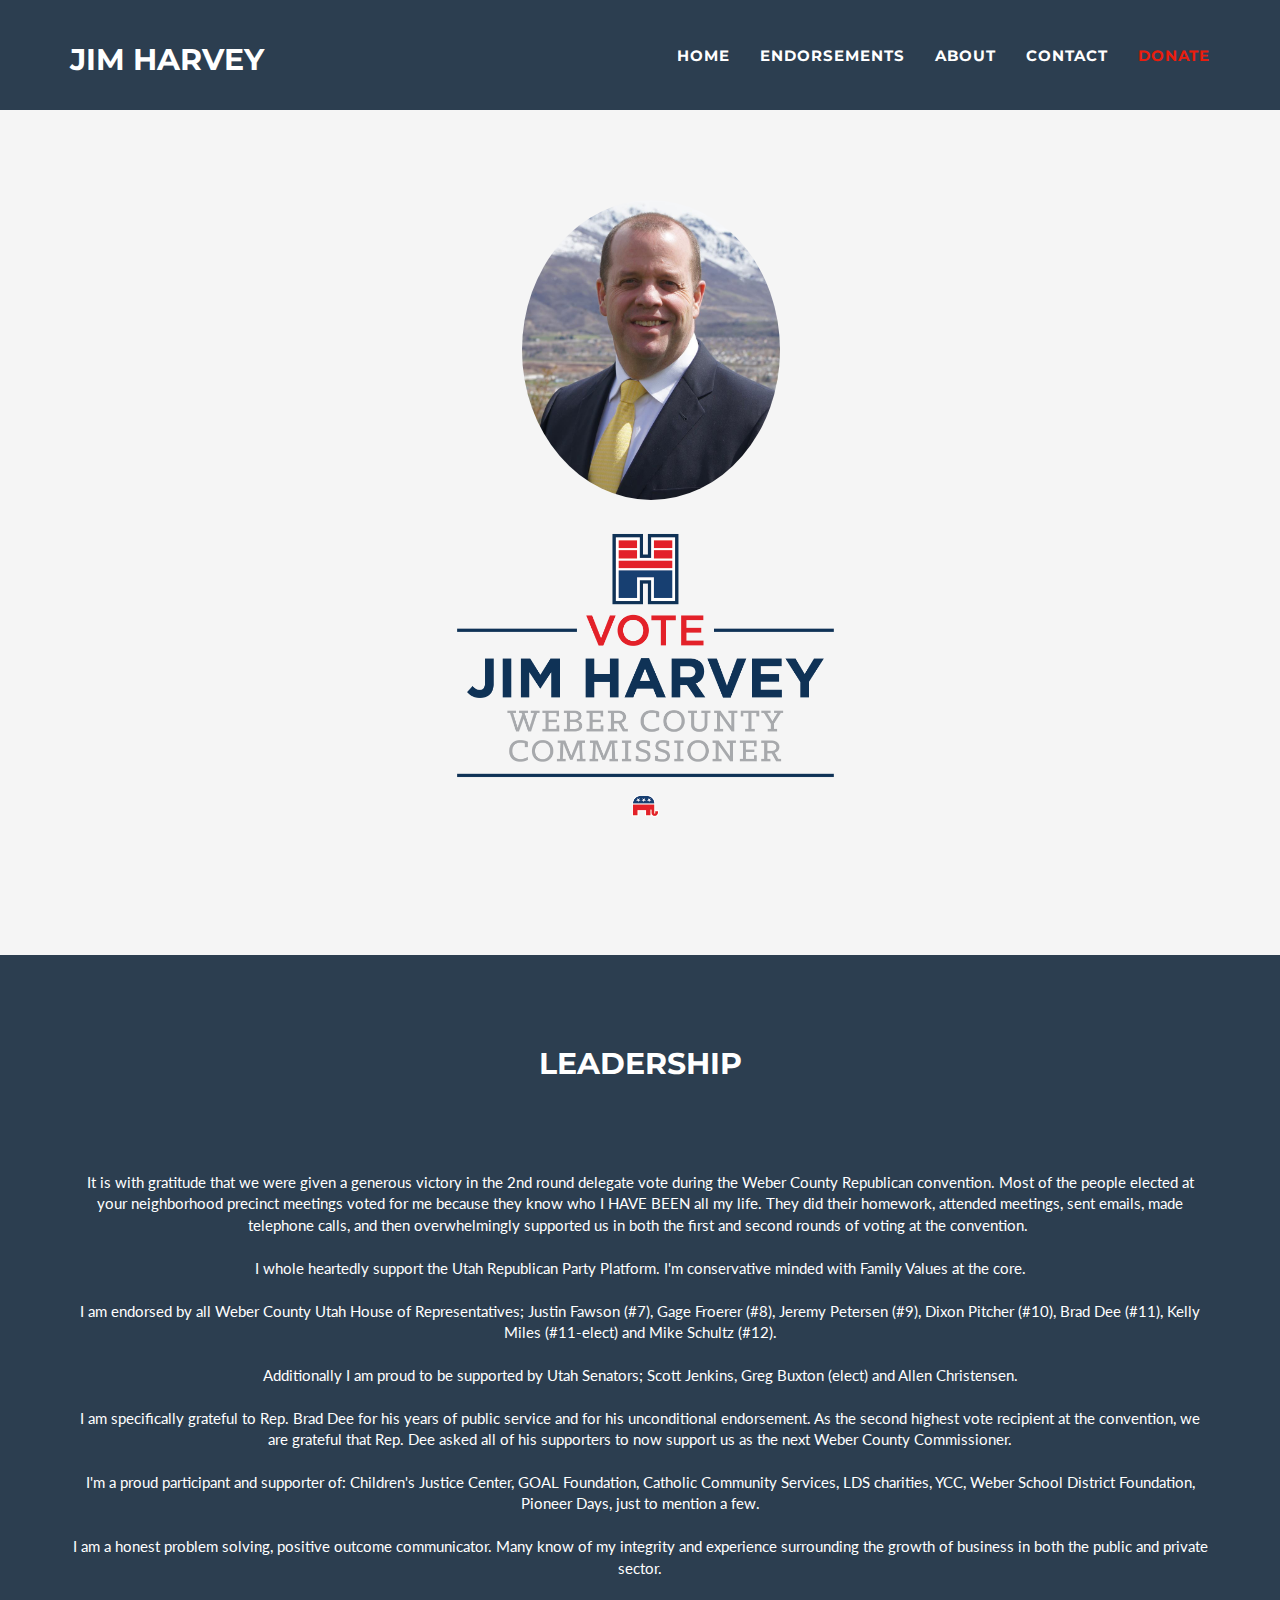
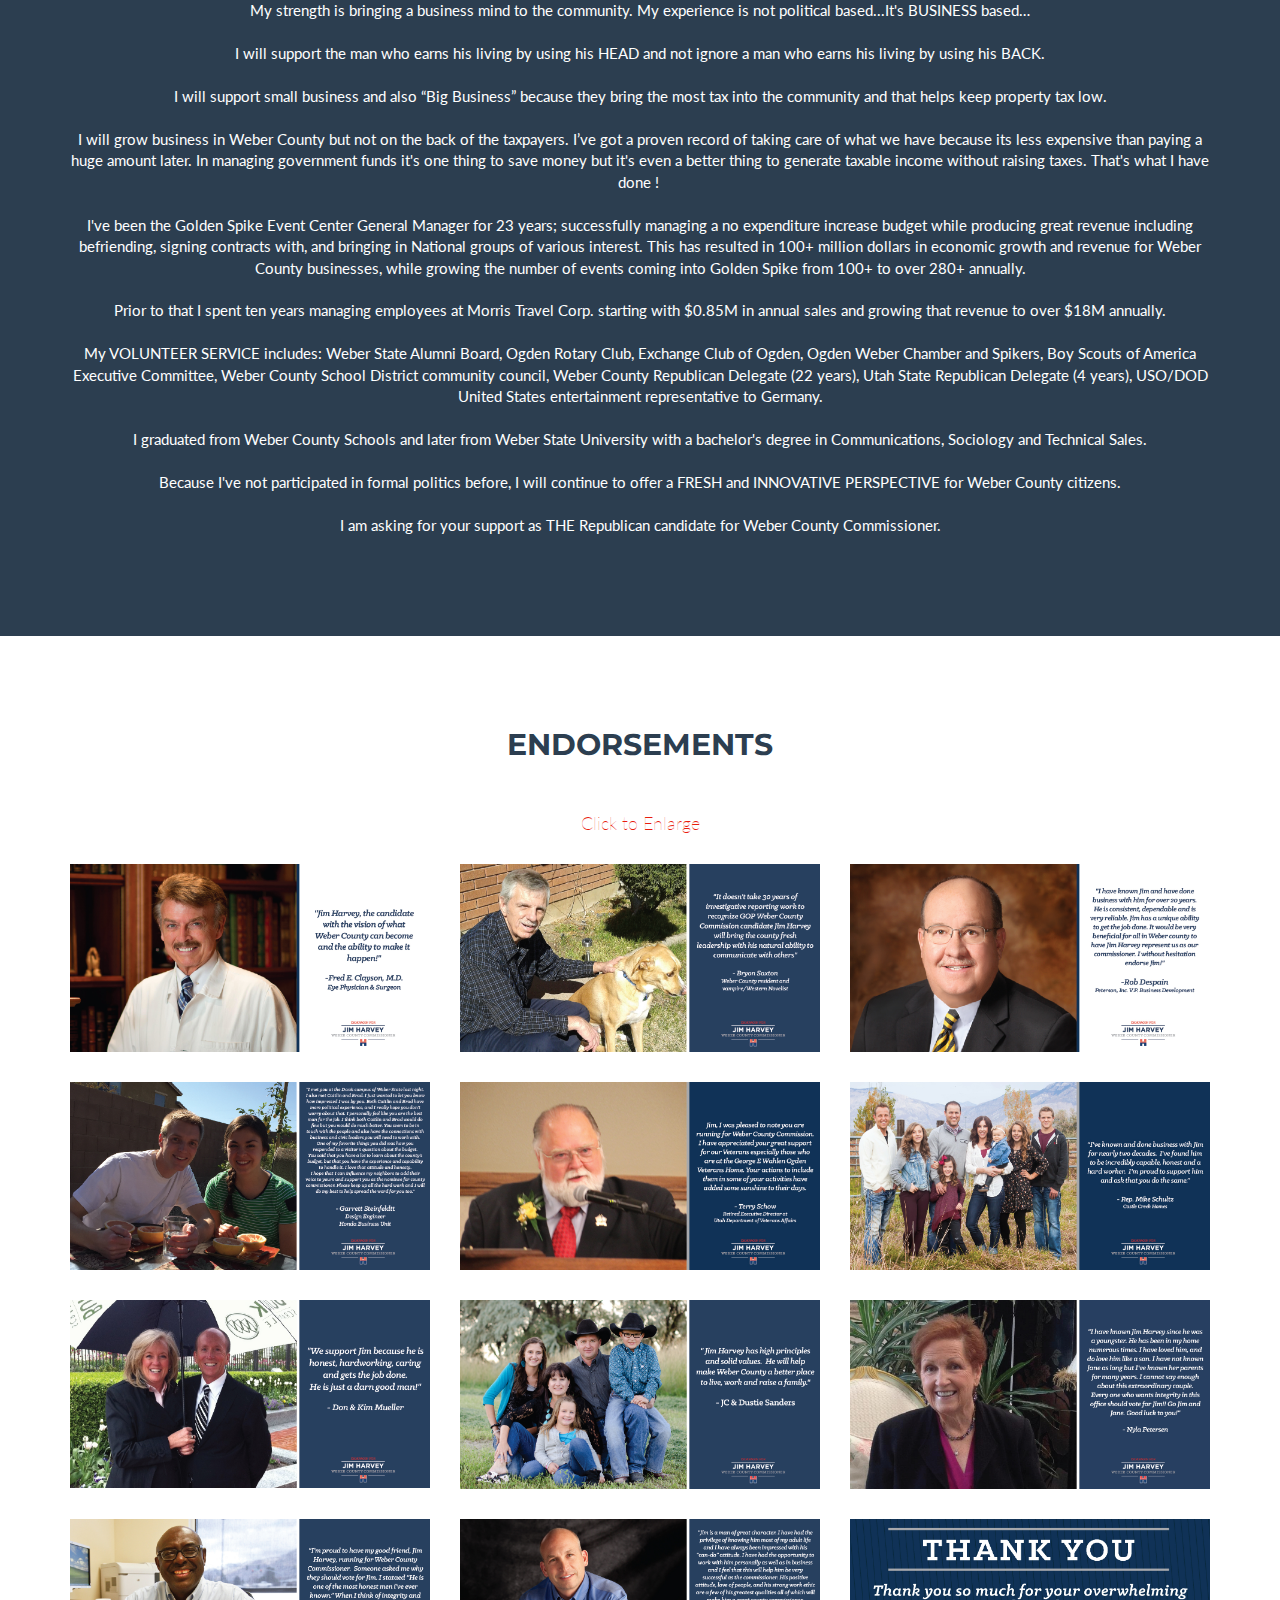
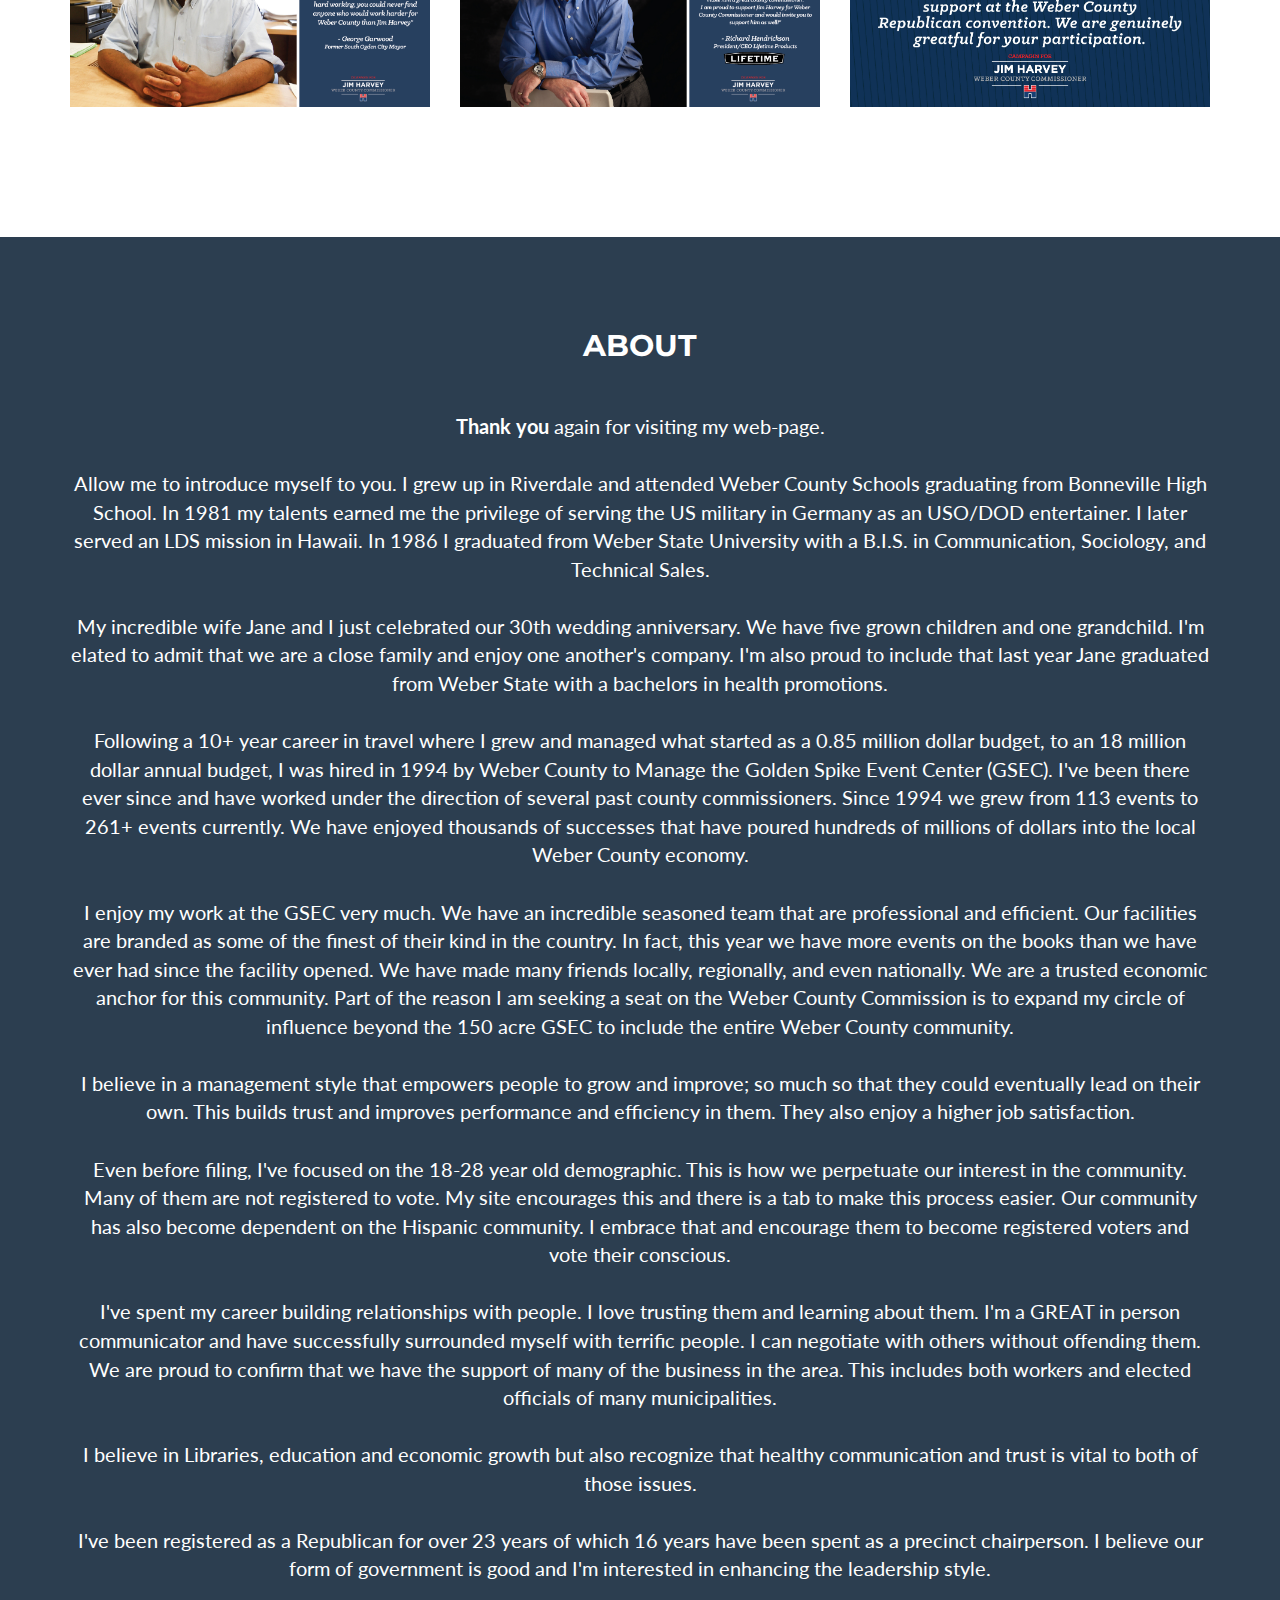
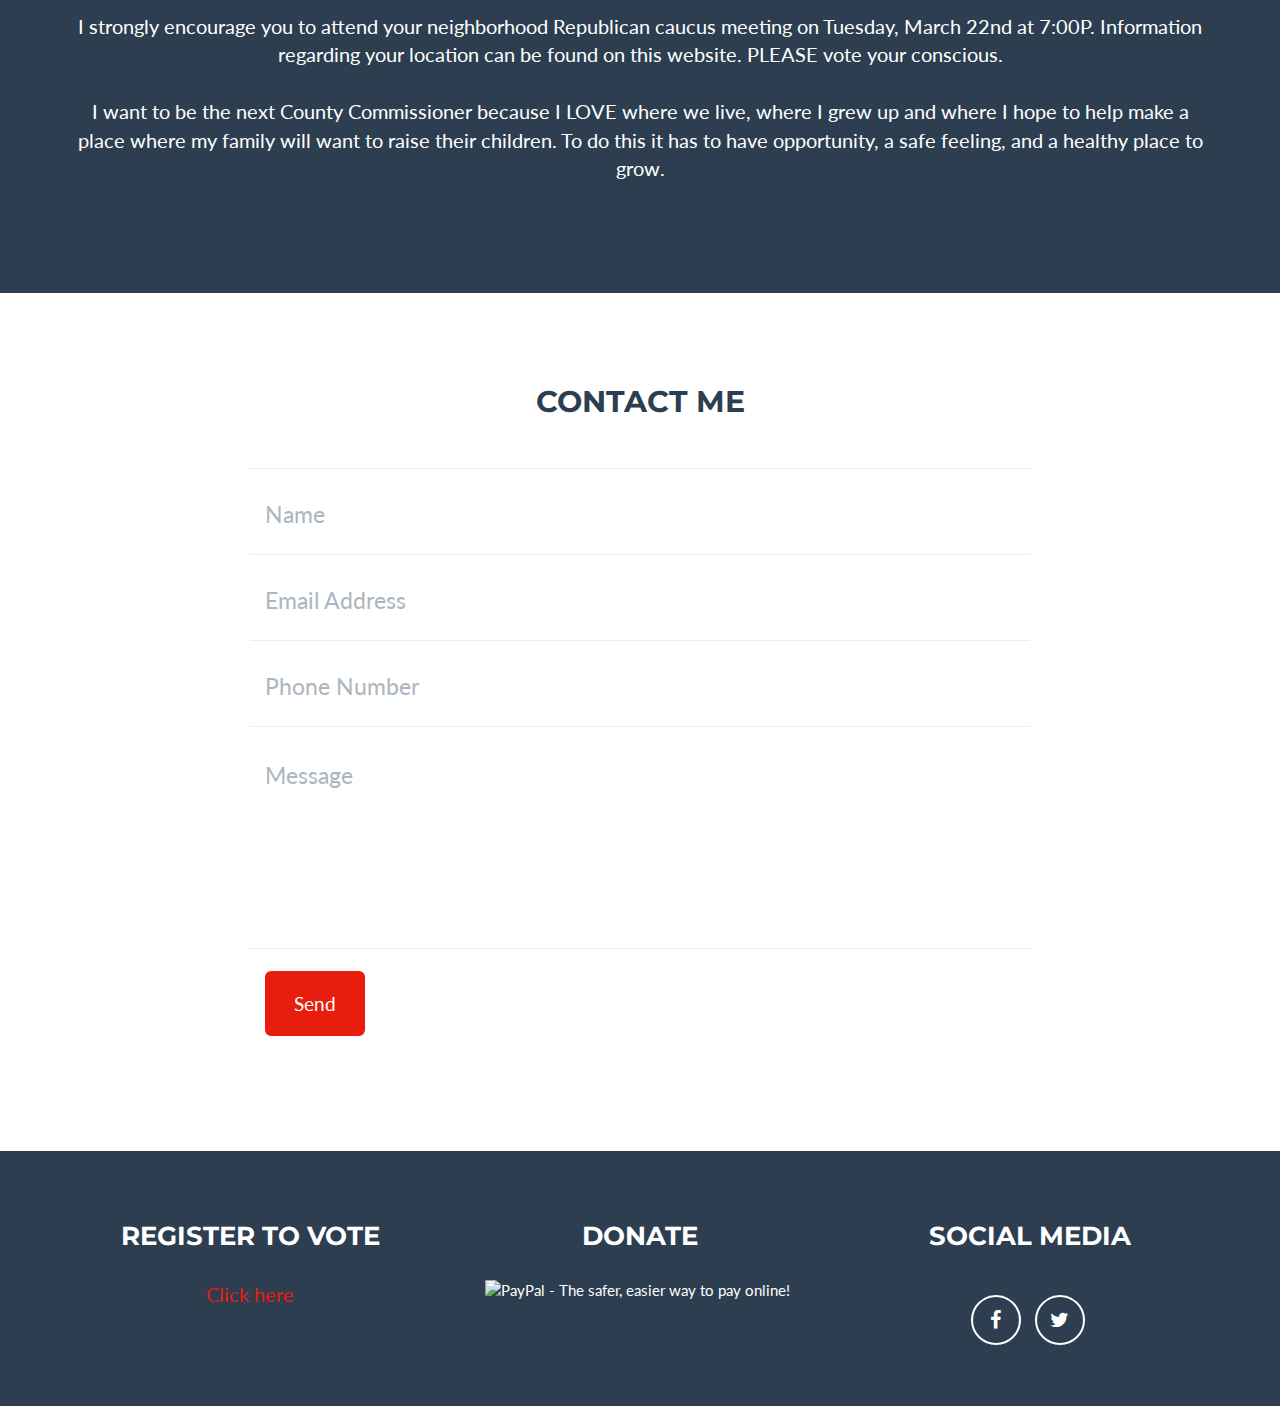
==== commit cd59b17b: "added some more pics" ====
--- a/index.html
+++ b/index.html
@@ -254,6 +254,36 @@
                     </a>
                 </div>
                 <div class="col-sm-4 portfolio-item">
+                    <a href="#portfolioModal10" class="portfolio-link" data-toggle="modal">
+                        <div class="caption">
+                            <div class="caption-content">
+                                <i class="fa fa-search-plus fa-3x"></i>
+                            </div>
+                        </div>
+                        <img src="img/peters.jpg" class="img-responsive" alt="">
+                    </a>
+                </div>
+                <div class="col-sm-4 portfolio-item">
+                    <a href="#portfolioModal11" class="portfolio-link" data-toggle="modal">
+                        <div class="caption">
+                            <div class="caption-content">
+                                <i class="fa fa-search-plus fa-3x"></i>
+                            </div>
+                        </div>
+                        <img src="img/garwood.jpg" class="img-responsive" alt="">
+                    </a>
+                </div>
+                <div class="col-sm-4 portfolio-item">
+                    <a href="#portfolioModal12" class="portfolio-link" data-toggle="modal">
+                        <div class="caption">
+                            <div class="caption-content">
+                                <i class="fa fa-search-plus fa-3x"></i>
+                            </div>
+                        </div>
+                        <img src="img/hendrickson.jpg" class="img-responsive" alt="">
+                    </a>
+                </div>
+                <div class="col-sm-4 portfolio-item">
                     <a href="#portfolioModal9" class="portfolio-link" data-toggle="modal">
                         <div class="caption">
                             <div class="caption-content">
@@ -264,7 +294,7 @@
                     </a>
                 </div>
                 <!-- <div class="col-sm-4 portfolio-item">
-                <div class="col-sm-4 portfolio-item">
+
                     <a href="#portfolioModal5" class="portfolio-link" data-toggle="modal">
                         <div class="caption">
                             <div class="caption-content">
@@ -626,6 +656,69 @@
             </div>
         </div>
     </div>
+    <div class="portfolio-modal modal fade" id="portfolioModal10" tabindex="-1" role="dialog" aria-hidden="true">
+        <div class="modal-content">
+            <div class="close-modal" data-dismiss="modal">
+                <div class="lr">
+                    <div class="rl">
+                    </div>
+                </div>
+            </div>
+            <div class="container">
+                <div class="row">
+                    <div class="col-lg-8 col-lg-offset-2">
+                        <div class="modal-body">
+                            <img src="img/peters.jpg" class="img-responsive img-centered" alt="">
+
+                            <button type="button" class="btn btn-default" data-dismiss="modal"><i class="fa fa-times"></i> Close</button>
+                        </div>
+                    </div>
+                </div>
+            </div>
+        </div>
+    </div>
+    <div class="portfolio-modal modal fade" id="portfolioModal11" tabindex="-1" role="dialog" aria-hidden="true">
+        <div class="modal-content">
+            <div class="close-modal" data-dismiss="modal">
+                <div class="lr">
+                    <div class="rl">
+                    </div>
+                </div>
+            </div>
+            <div class="container">
+                <div class="row">
+                    <div class="col-lg-8 col-lg-offset-2">
+                        <div class="modal-body">
+                            <img src="img/garwood.jpg" class="img-responsive img-centered" alt="">
+
+                            <button type="button" class="btn btn-default" data-dismiss="modal"><i class="fa fa-times"></i> Close</button>
+                        </div>
+                    </div>
+                </div>
+            </div>
+        </div>
+    </div>
+    <div class="portfolio-modal modal fade" id="portfolioModal12" tabindex="-1" role="dialog" aria-hidden="true">
+        <div class="modal-content">
+            <div class="close-modal" data-dismiss="modal">
+                <div class="lr">
+                    <div class="rl">
+                    </div>
+                </div>
+            </div>
+            <div class="container">
+                <div class="row">
+                    <div class="col-lg-8 col-lg-offset-2">
+                        <div class="modal-body">
+                            <img src="img/hendrickson.jpg" class="img-responsive img-centered" alt="">
+
+                            <button type="button" class="btn btn-default" data-dismiss="modal"><i class="fa fa-times"></i> Close</button>
+                        </div>
+                    </div>
+                </div>
+            </div>
+        </div>
+    </div>
     <div class="portfolio-modal modal fade" id="portfolioModal9" tabindex="-1" role="dialog" aria-hidden="true">
         <div class="modal-content">
             <div class="close-modal" data-dismiss="modal">
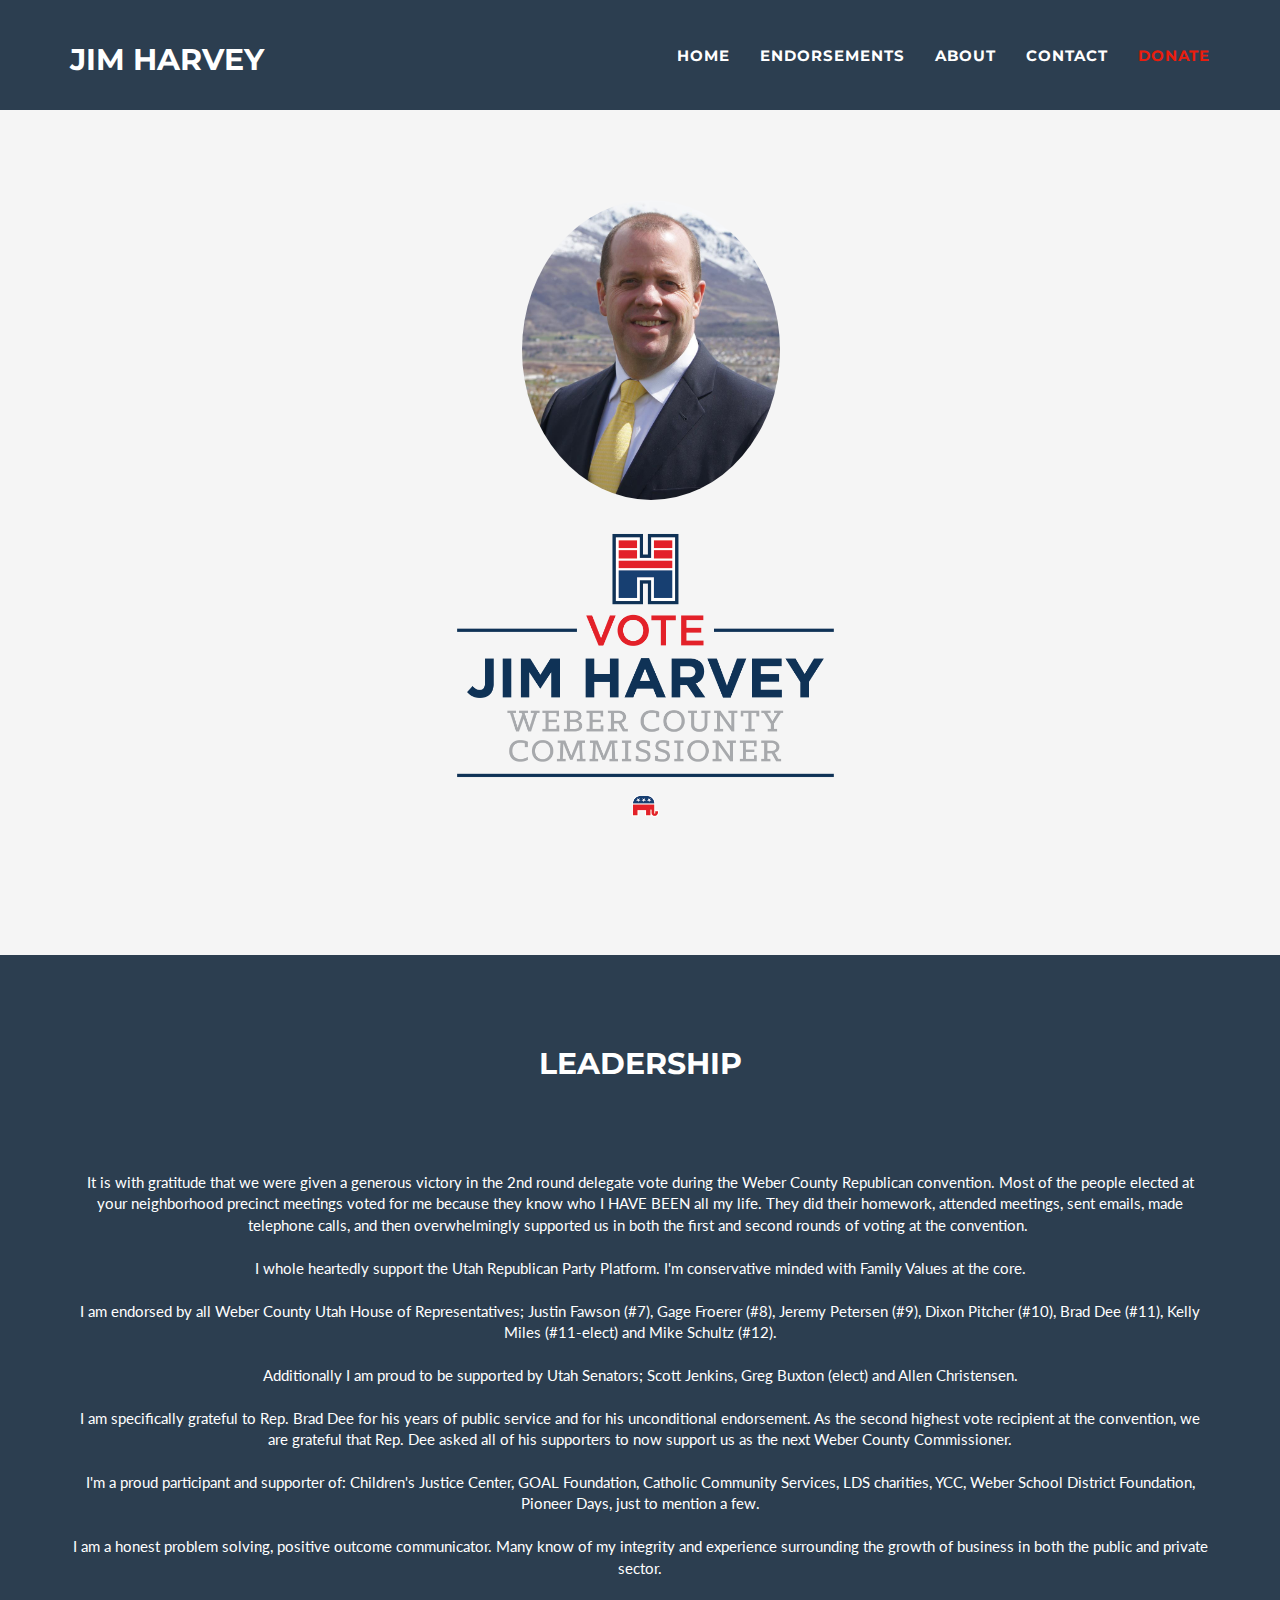
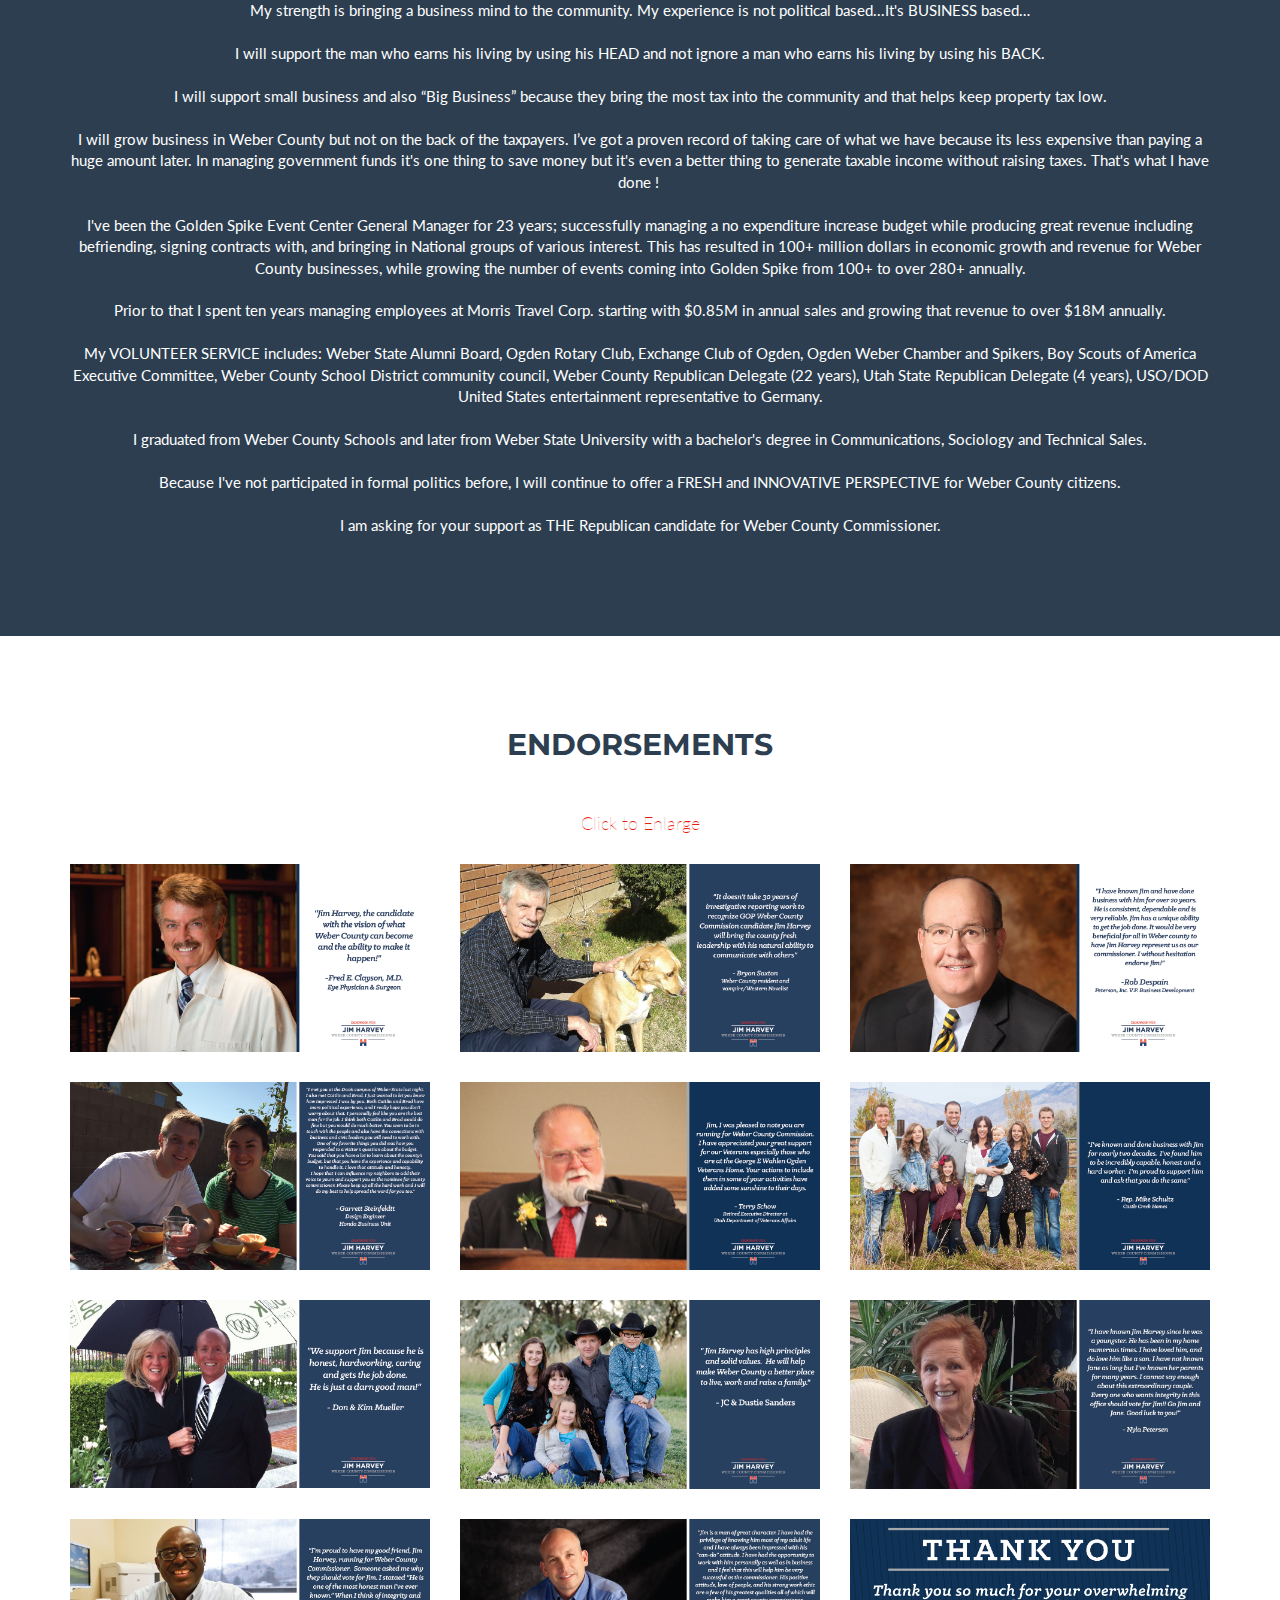
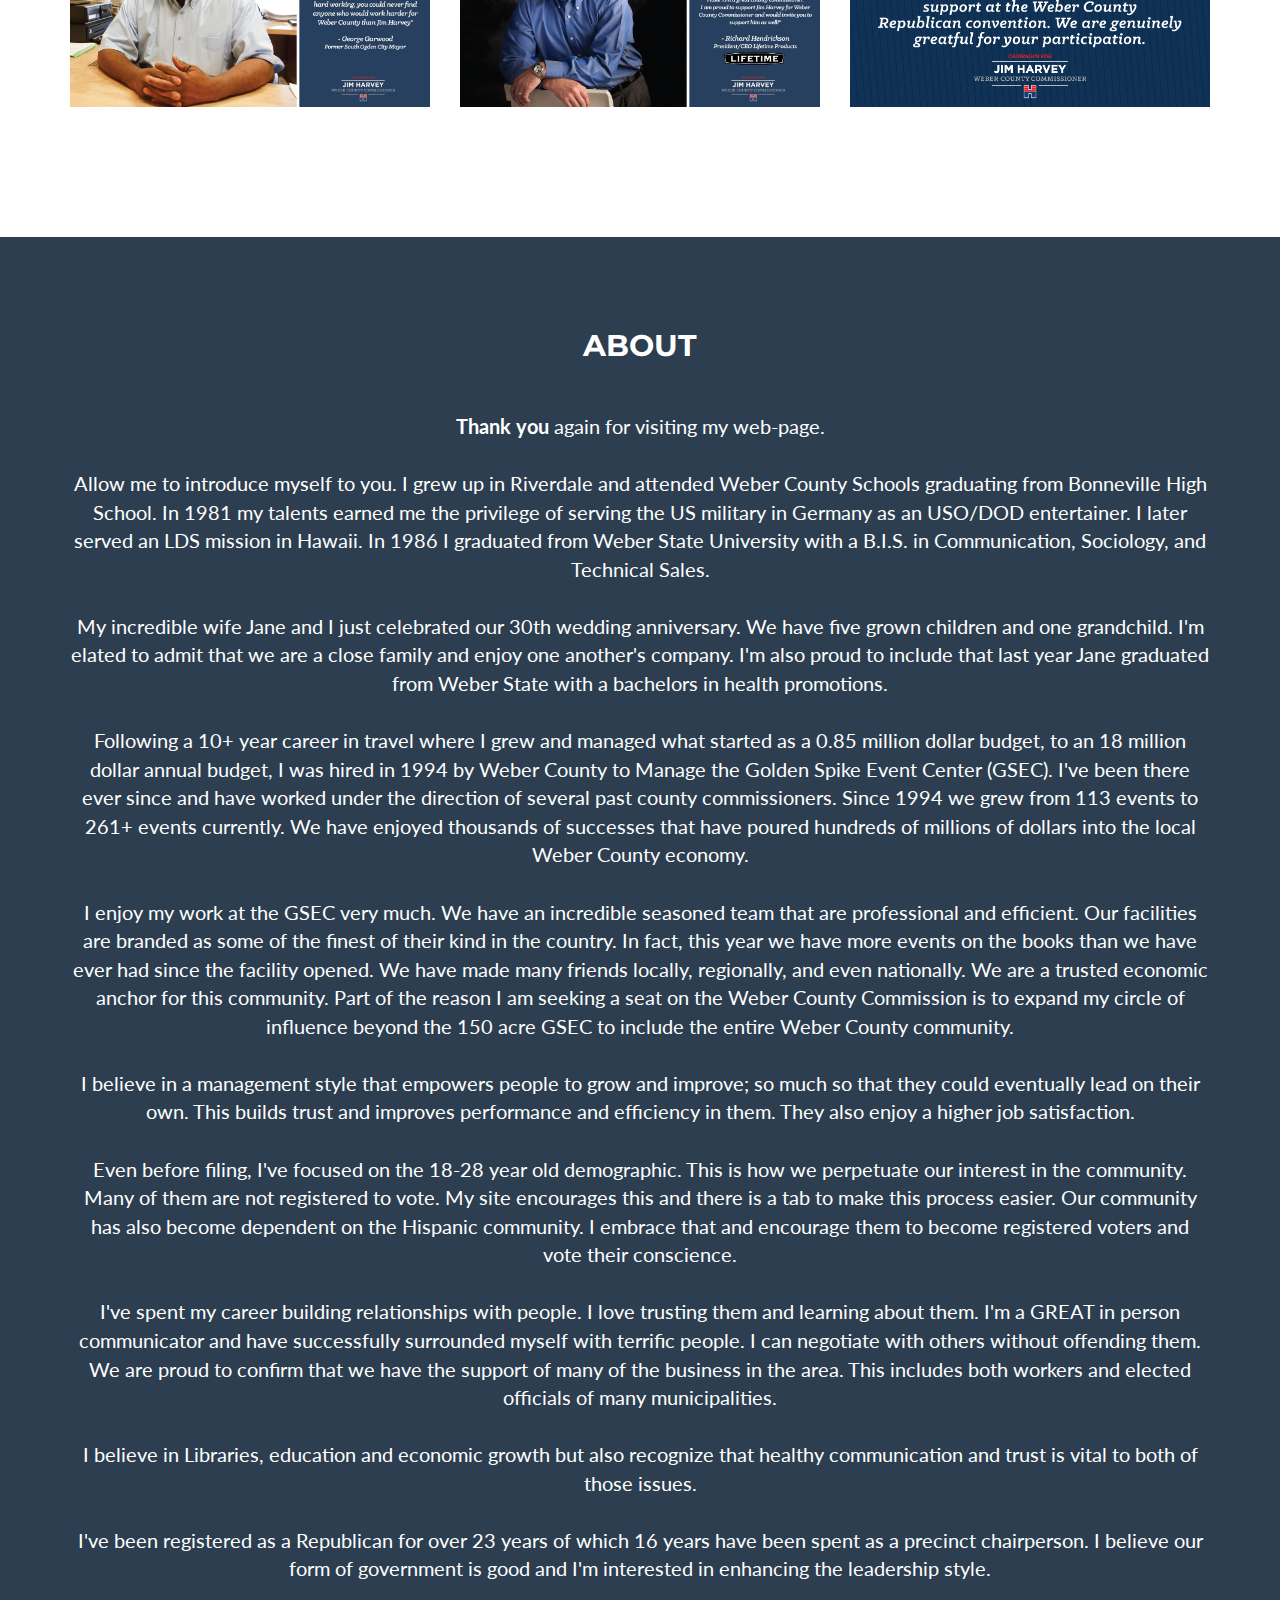
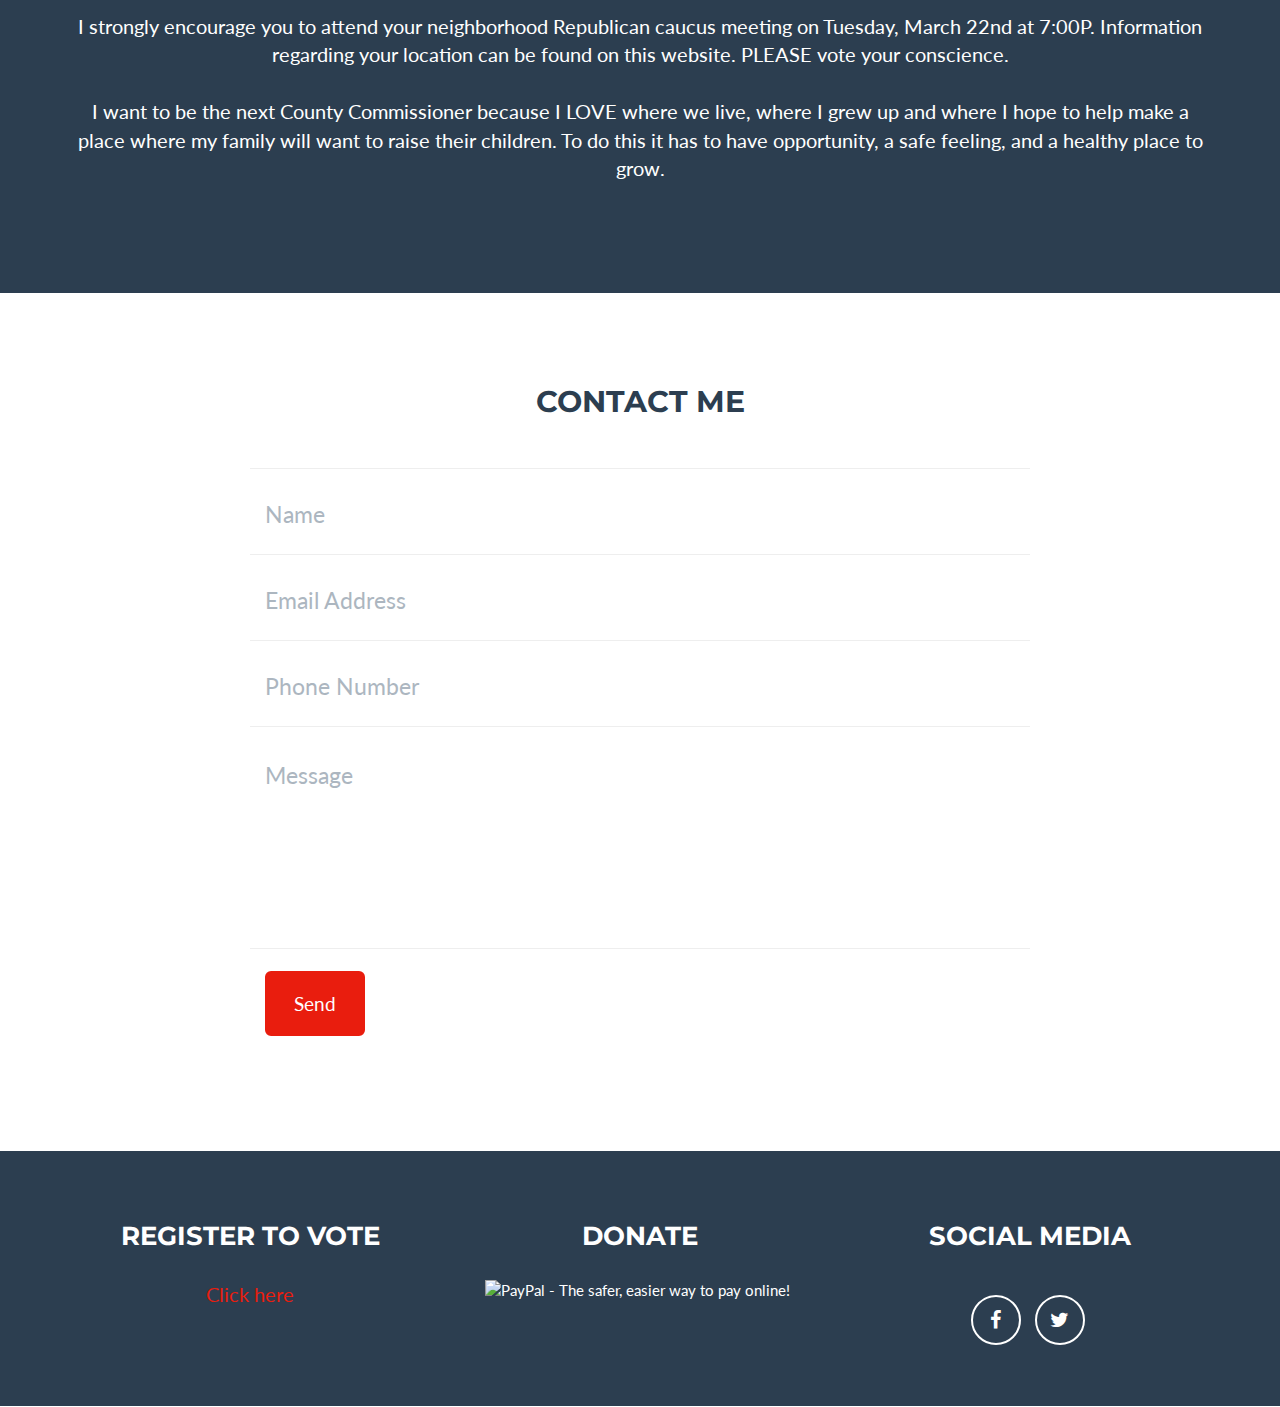
==== commit 523c9dc9: "fixed typo" ====
--- a/index.html
+++ b/index.html
@@ -345,7 +345,7 @@
 <br><br>
 I believe in a management style that empowers people to grow and improve; so much so that they could eventually lead on their own. This builds trust and improves performance and efficiency in them.  They also enjoy a higher job satisfaction.
 <br><br>
- Even before filing, I've focused on the 18-28 year old demographic.  This is how we perpetuate our interest in the community. Many of them are not registered to vote.  My site encourages this and there is a tab to make this process easier.  Our community has also become dependent on the Hispanic community.  I embrace that and encourage them to become registered voters and vote their conscious.
+ Even before filing, I've focused on the 18-28 year old demographic.  This is how we perpetuate our interest in the community. Many of them are not registered to vote.  My site encourages this and there is a tab to make this process easier.  Our community has also become dependent on the Hispanic community.  I embrace that and encourage them to become registered voters and vote their conscience.
 <br><br>
  I've spent my career building relationships with people.  I love trusting them and learning about them.  I'm a GREAT in person communicator and have successfully surrounded myself with terrific people.  I can negotiate with others without offending them.  We are proud to confirm that we have the support of many of the business in the area. This includes both workers and elected officials of many municipalities.
 <br><br>
@@ -353,7 +353,7 @@
 <br><br>
  I've been registered as a Republican for over 23 years of which 16 years have been spent as a precinct chairperson. I believe our form of government is good and I'm interested in enhancing the leadership style.
 <br><br>
- I strongly encourage you to attend your neighborhood Republican caucus meeting on Tuesday, March 22nd at 7:00P.  Information regarding your location can be found on this website.  PLEASE vote your conscious.
+ I strongly encourage you to attend your neighborhood Republican caucus meeting on Tuesday, March 22nd at 7:00P.  Information regarding your location can be found on this website.  PLEASE vote your conscience.
 <br><br>
  I want to be the next County Commissioner because I LOVE where we live, where I grew up and where I hope to help make a place where my family will want to raise their children.  To do this it has to have opportunity, a safe feeling, and a healthy place to grow.</p>
                 </div>
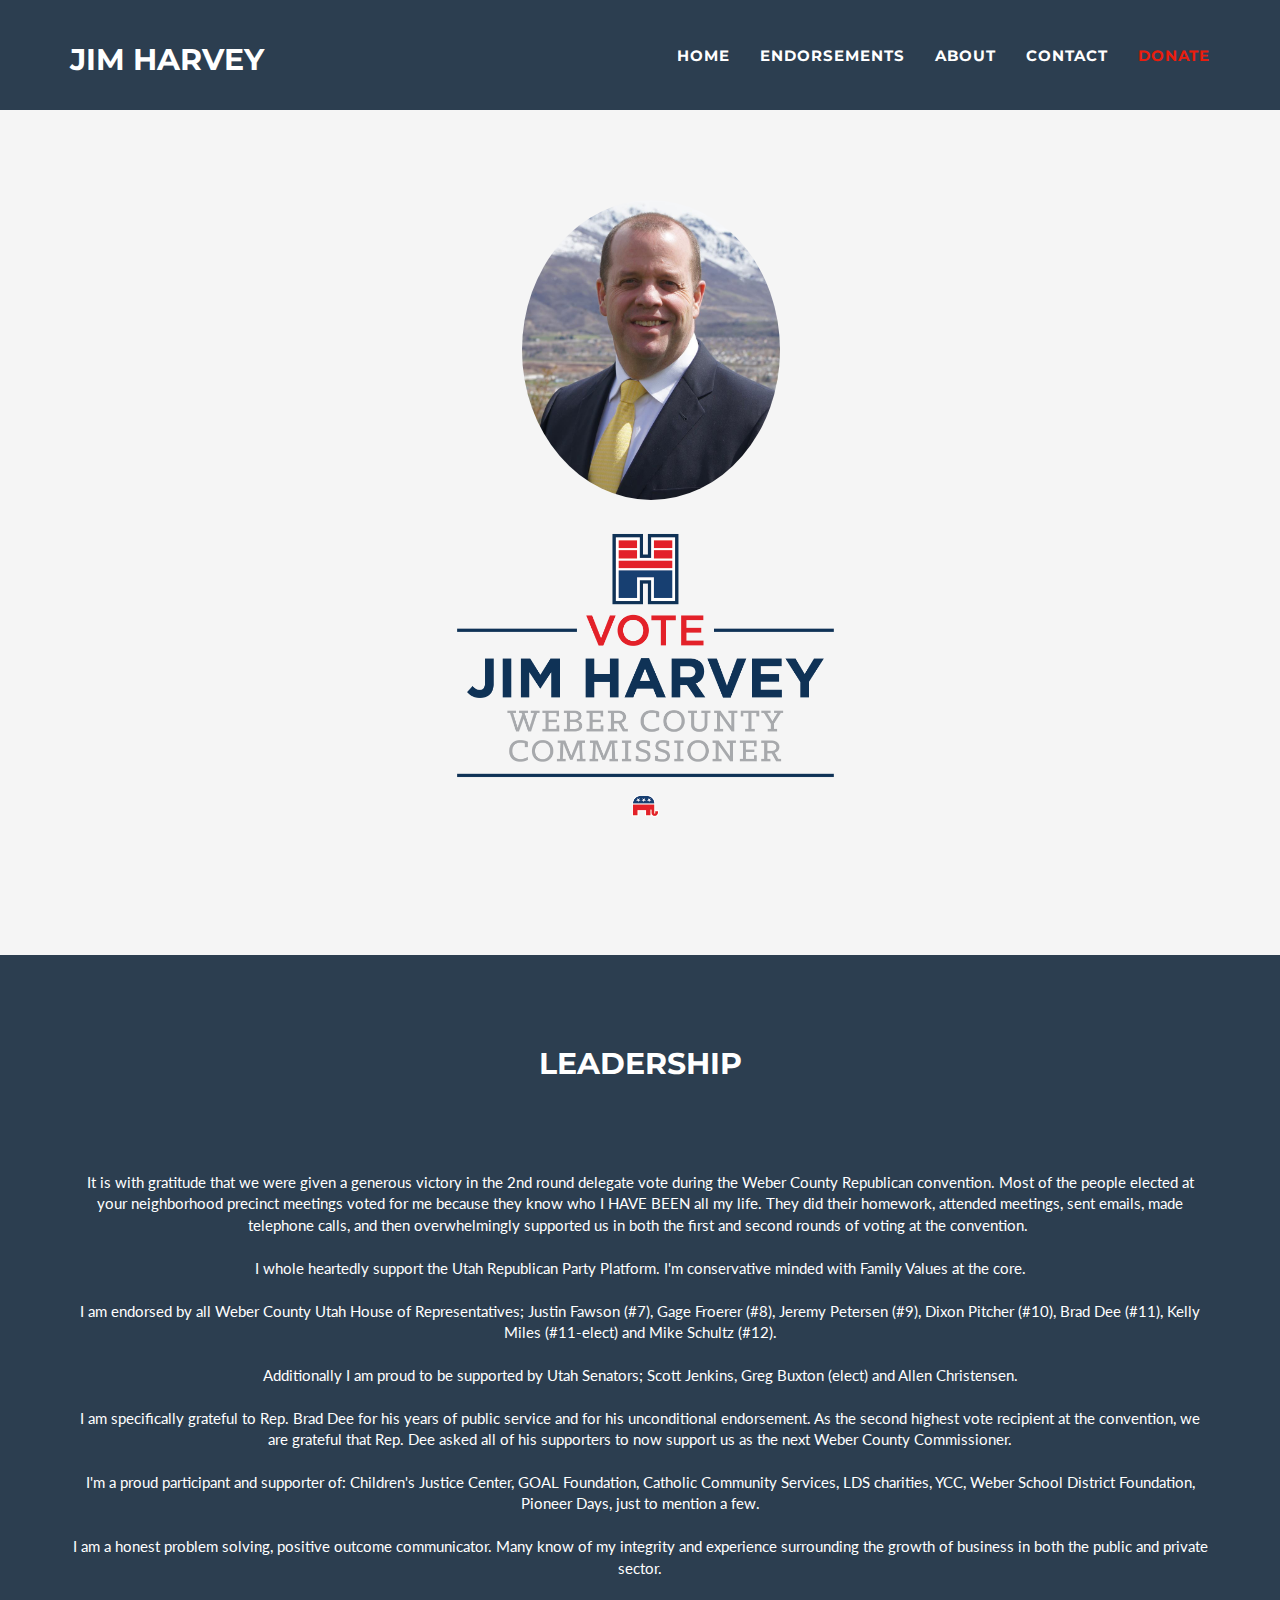
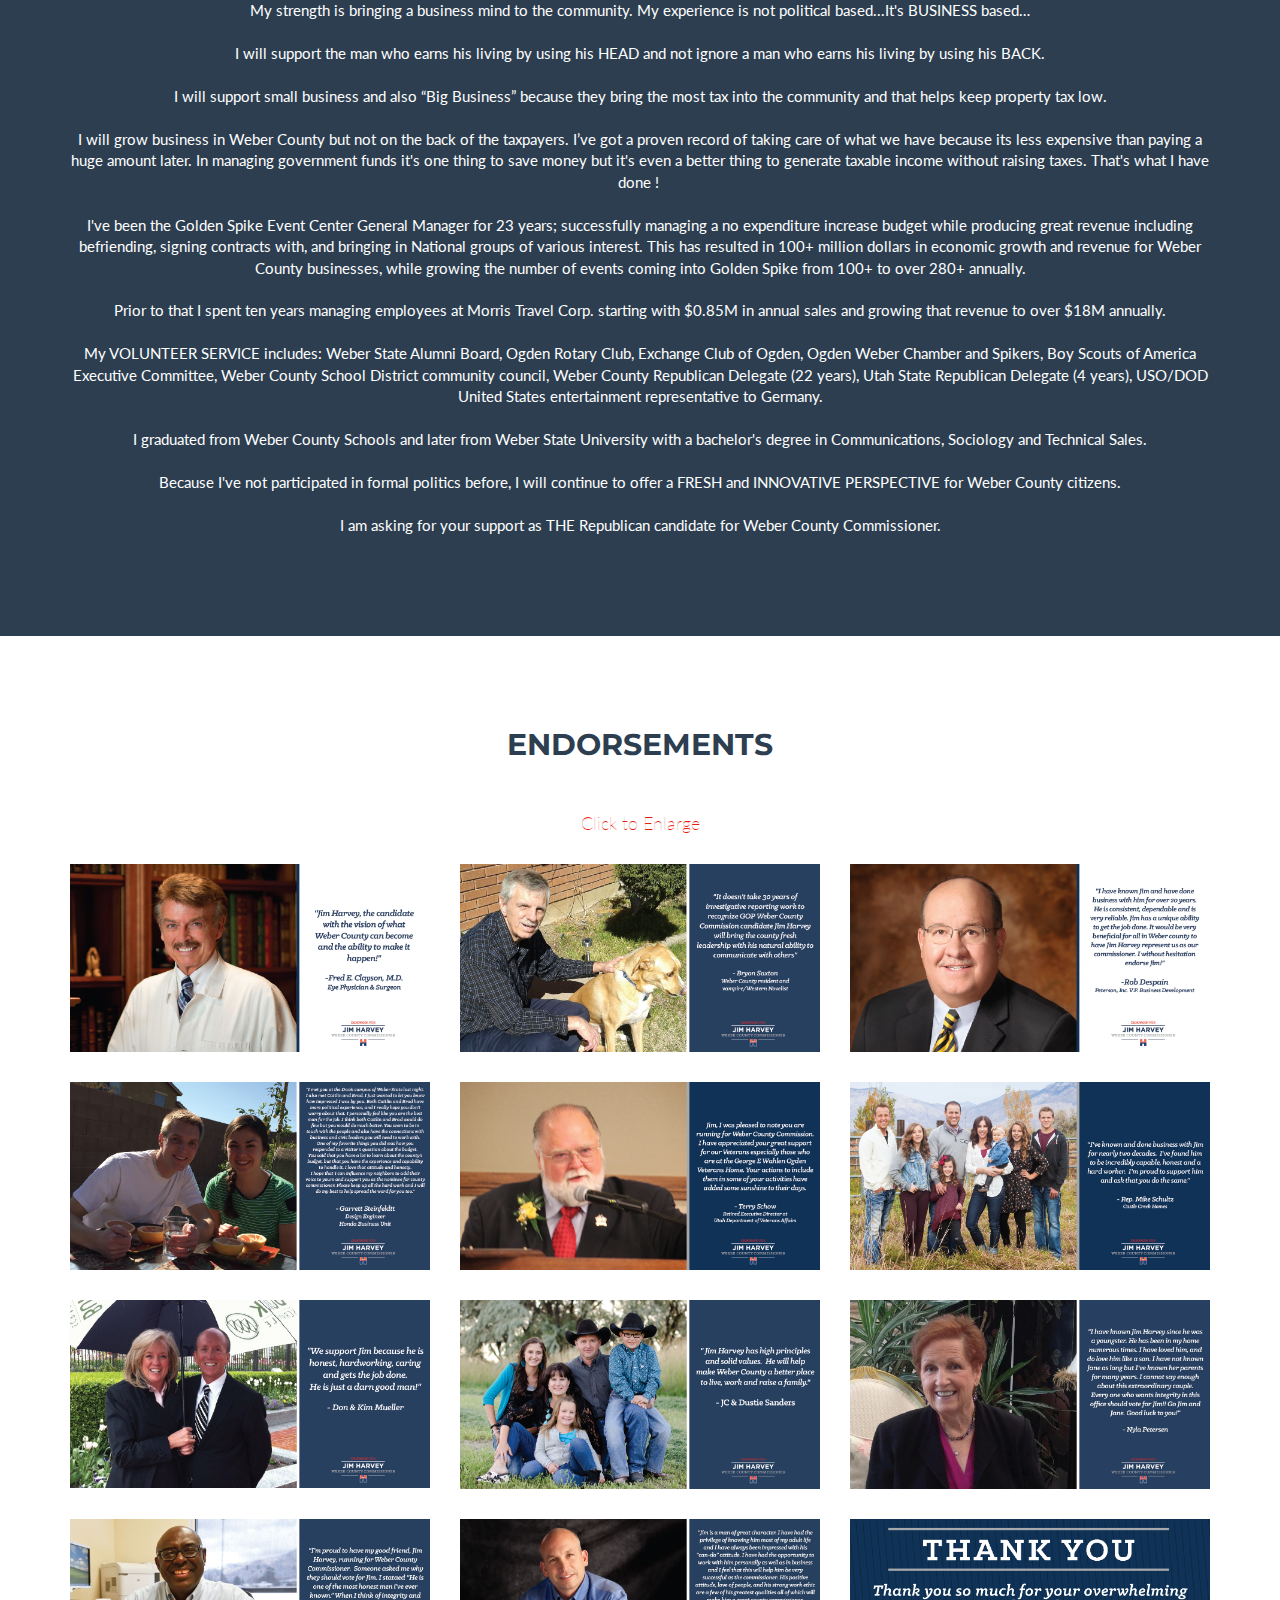
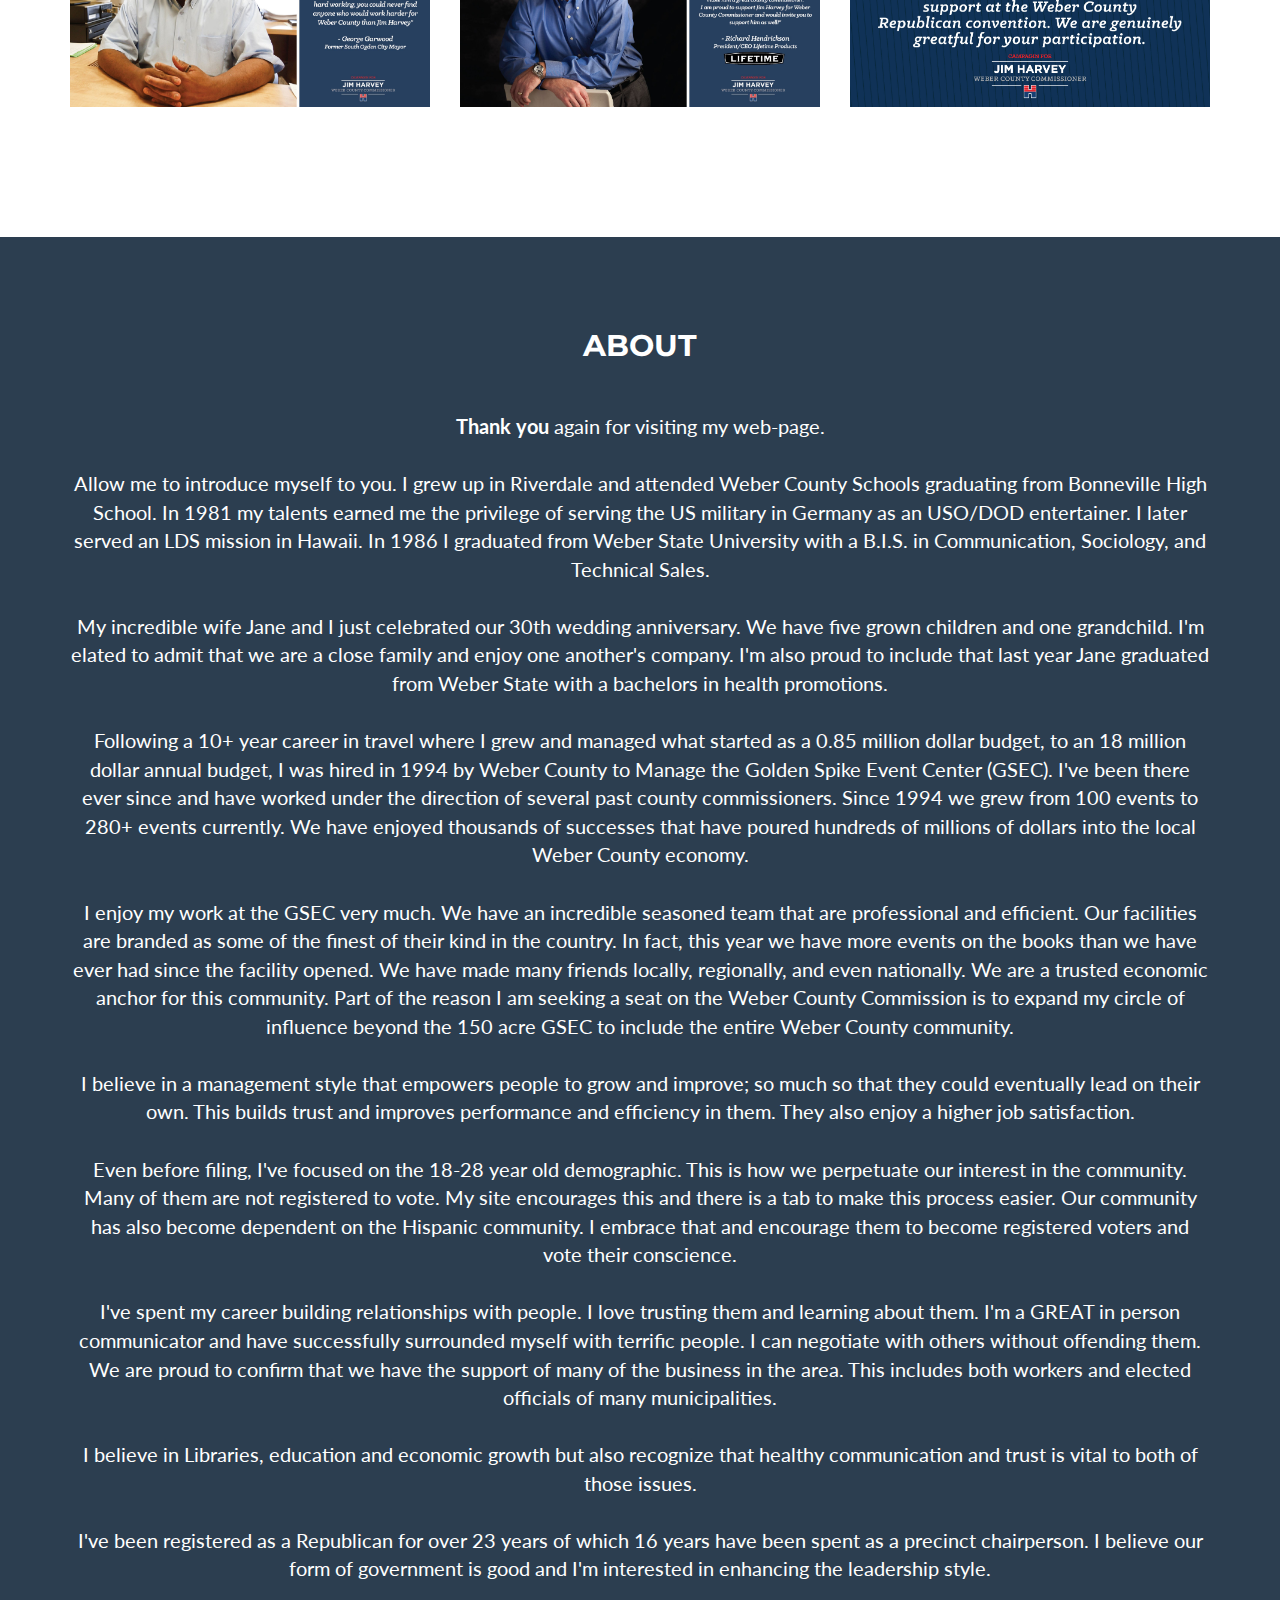
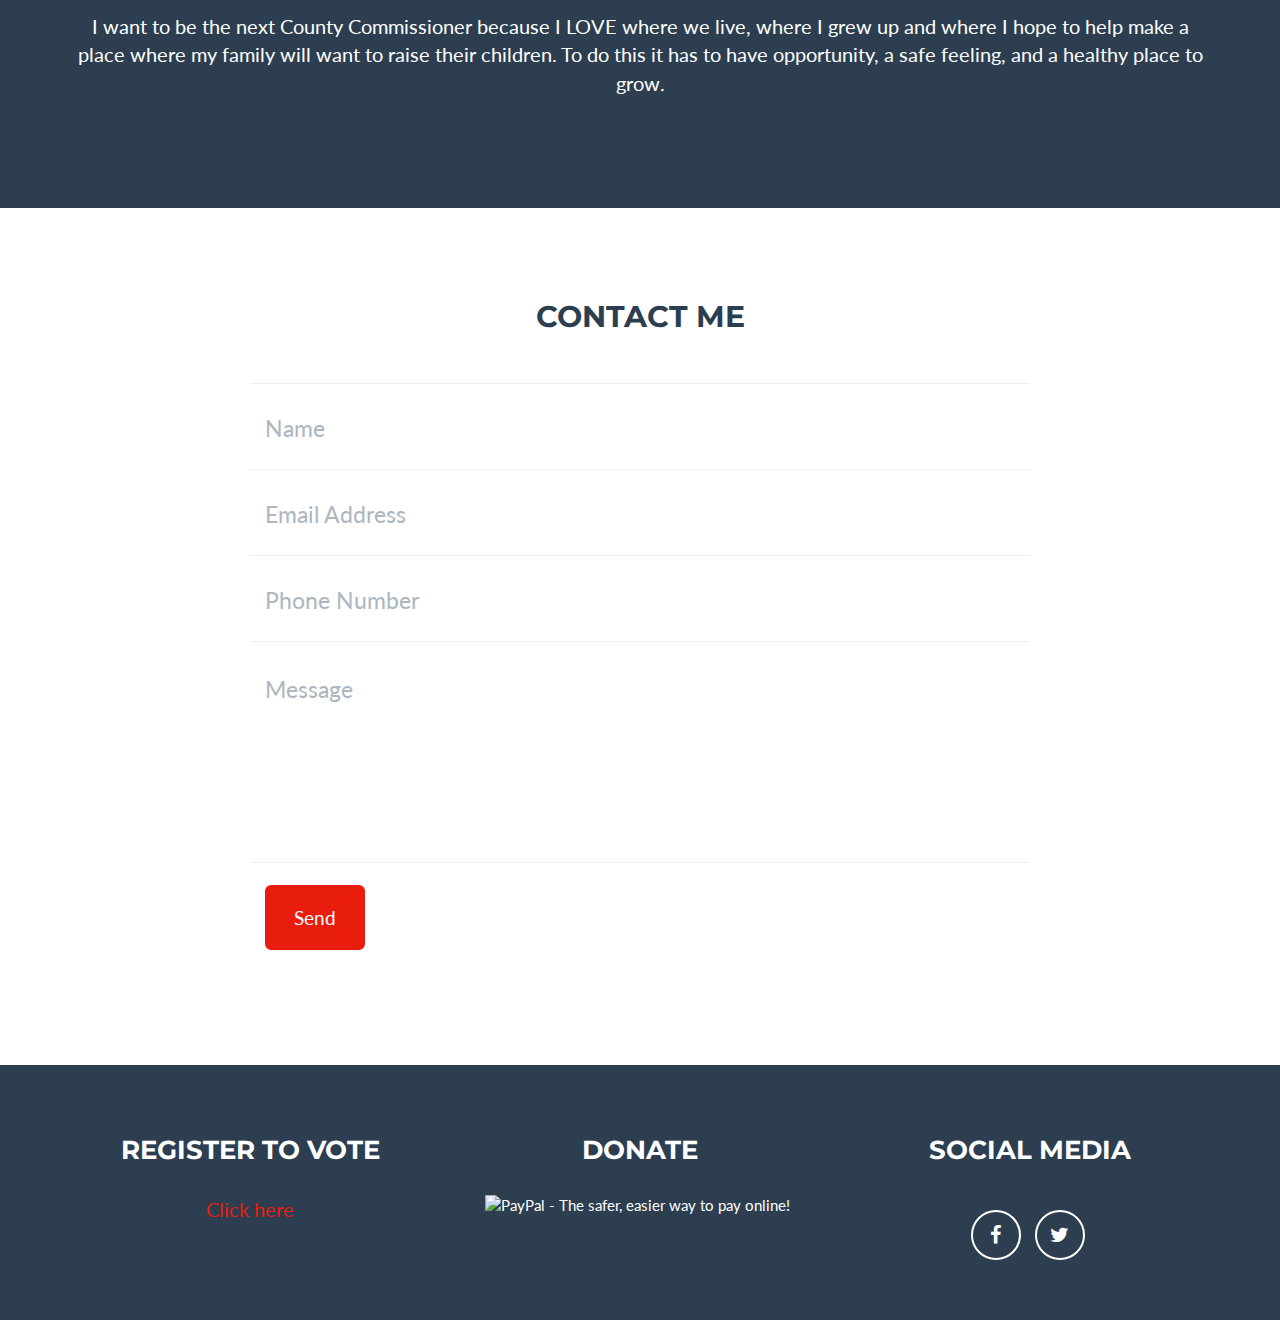
==== commit a9ccd5d1: "more type erros" ====
--- a/index.html
+++ b/index.html
@@ -339,7 +339,7 @@
 <br>
  My incredible wife Jane and I just celebrated our 30th wedding anniversary.  We have five grown children and one grandchild.  I'm elated to admit that we are a close family and enjoy one another's company.  I'm also proud to include that last year Jane graduated from Weber State with a bachelors in health promotions.<br><br>
 
- Following a 10+ year career in travel where I grew and managed what started as a 0.85 million dollar budget, to an 18 million dollar annual budget, I was hired in 1994 by Weber County to Manage the Golden Spike Event Center (GSEC).  I've been there ever since and have worked under the direction of several past county commissioners.  Since 1994 we grew from 113 events to 261+ events currently.  We have enjoyed thousands of successes that have poured hundreds of millions of dollars into the local Weber County economy.<br><br>
+ Following a 10+ year career in travel where I grew and managed what started as a 0.85 million dollar budget, to an 18 million dollar annual budget, I was hired in 1994 by Weber County to Manage the Golden Spike Event Center (GSEC).  I've been there ever since and have worked under the direction of several past county commissioners.  Since 1994 we grew from 100 events to 280+ events currently.  We have enjoyed thousands of successes that have poured hundreds of millions of dollars into the local Weber County economy.<br><br>
 
  I enjoy my work at the GSEC very much.  We have an incredible seasoned team that are professional and efficient.   Our facilities are branded as some of the finest of their kind in the country.  In fact, this year we have more events on the books than we have ever had since the facility opened.  We have made many friends locally, regionally, and even nationally.  We are a trusted economic anchor for this community.  Part of the reason I am seeking a seat on the Weber County Commission is to expand my circle of influence beyond the 150 acre GSEC to include the entire Weber County community.
 <br><br>
@@ -352,8 +352,7 @@
  I believe in Libraries, education and economic growth but also recognize that healthy communication and trust is vital to both of those issues.
 <br><br>
  I've been registered as a Republican for over 23 years of which 16 years have been spent as a precinct chairperson. I believe our form of government is good and I'm interested in enhancing the leadership style.
-<br><br>
- I strongly encourage you to attend your neighborhood Republican caucus meeting on Tuesday, March 22nd at 7:00P.  Information regarding your location can be found on this website.  PLEASE vote your conscience.
+
 <br><br>
  I want to be the next County Commissioner because I LOVE where we live, where I grew up and where I hope to help make a place where my family will want to raise their children.  To do this it has to have opportunity, a safe feeling, and a healthy place to grow.</p>
                 </div>
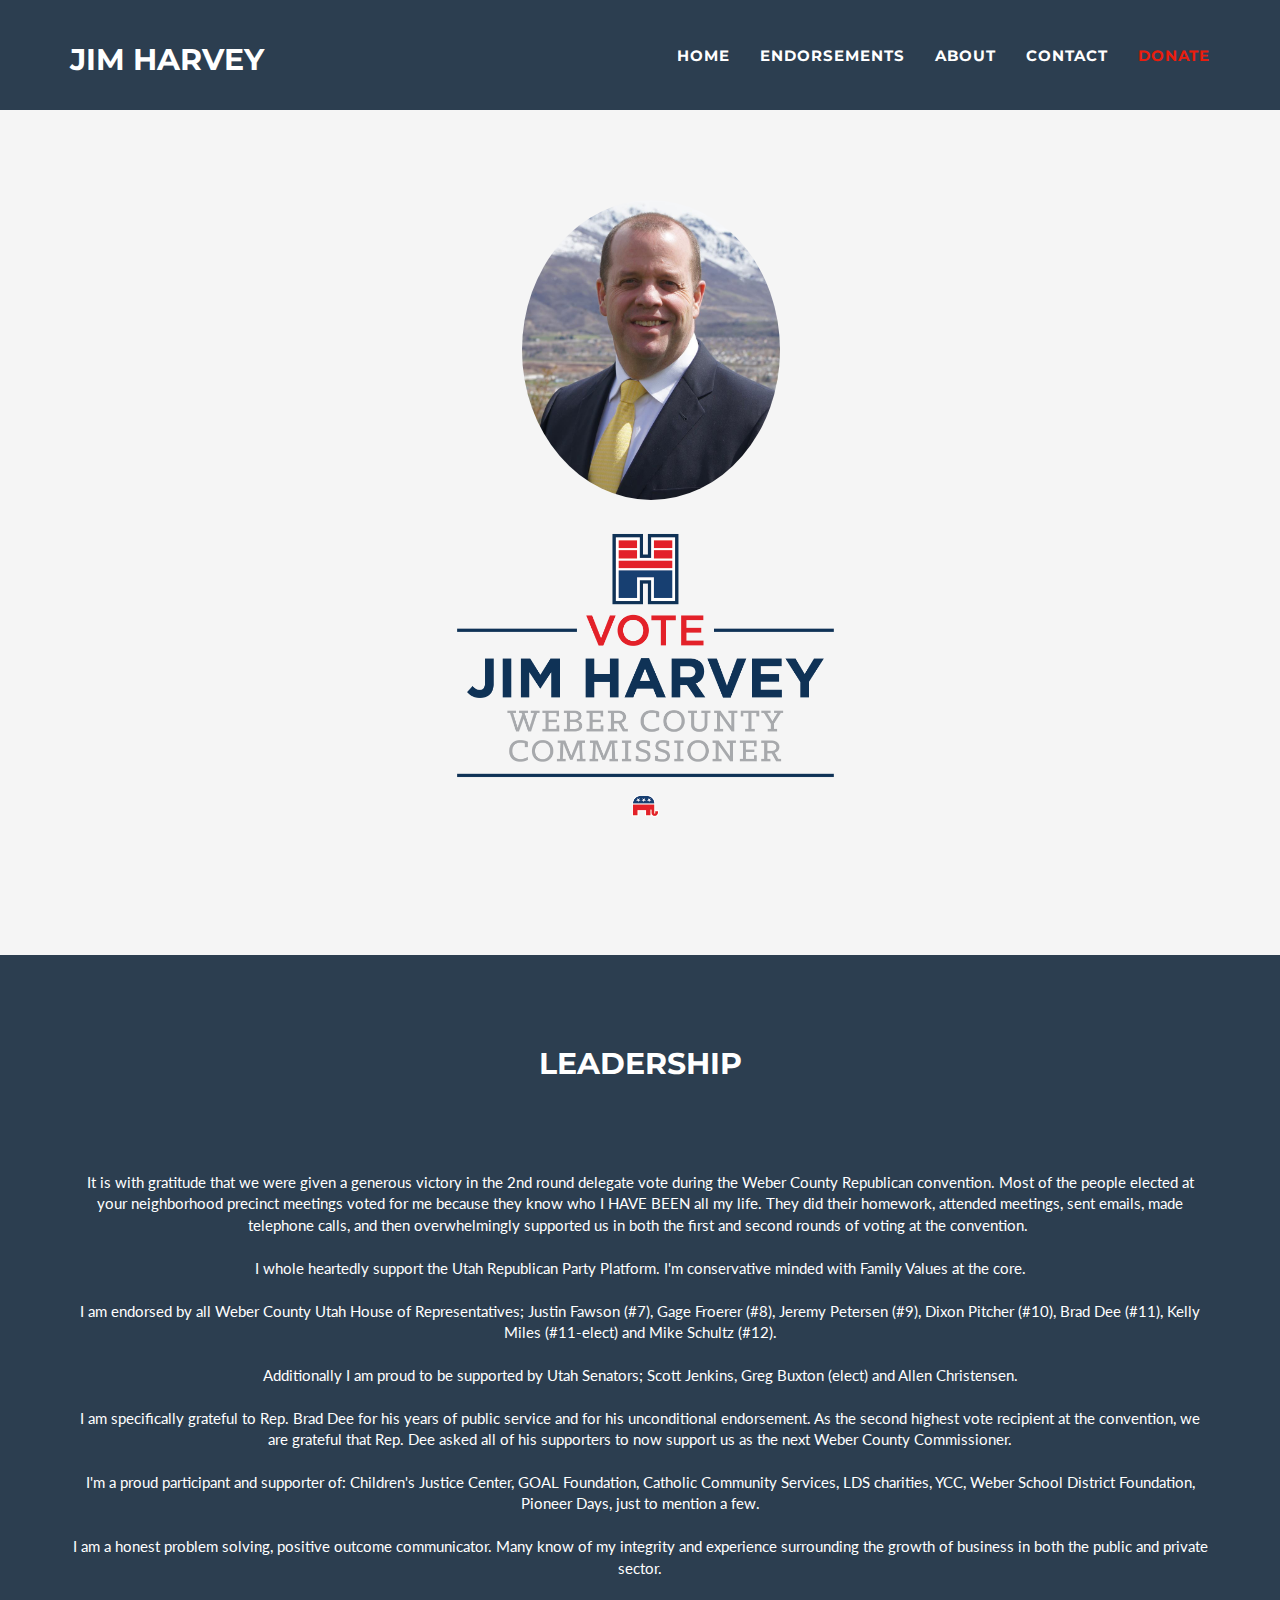
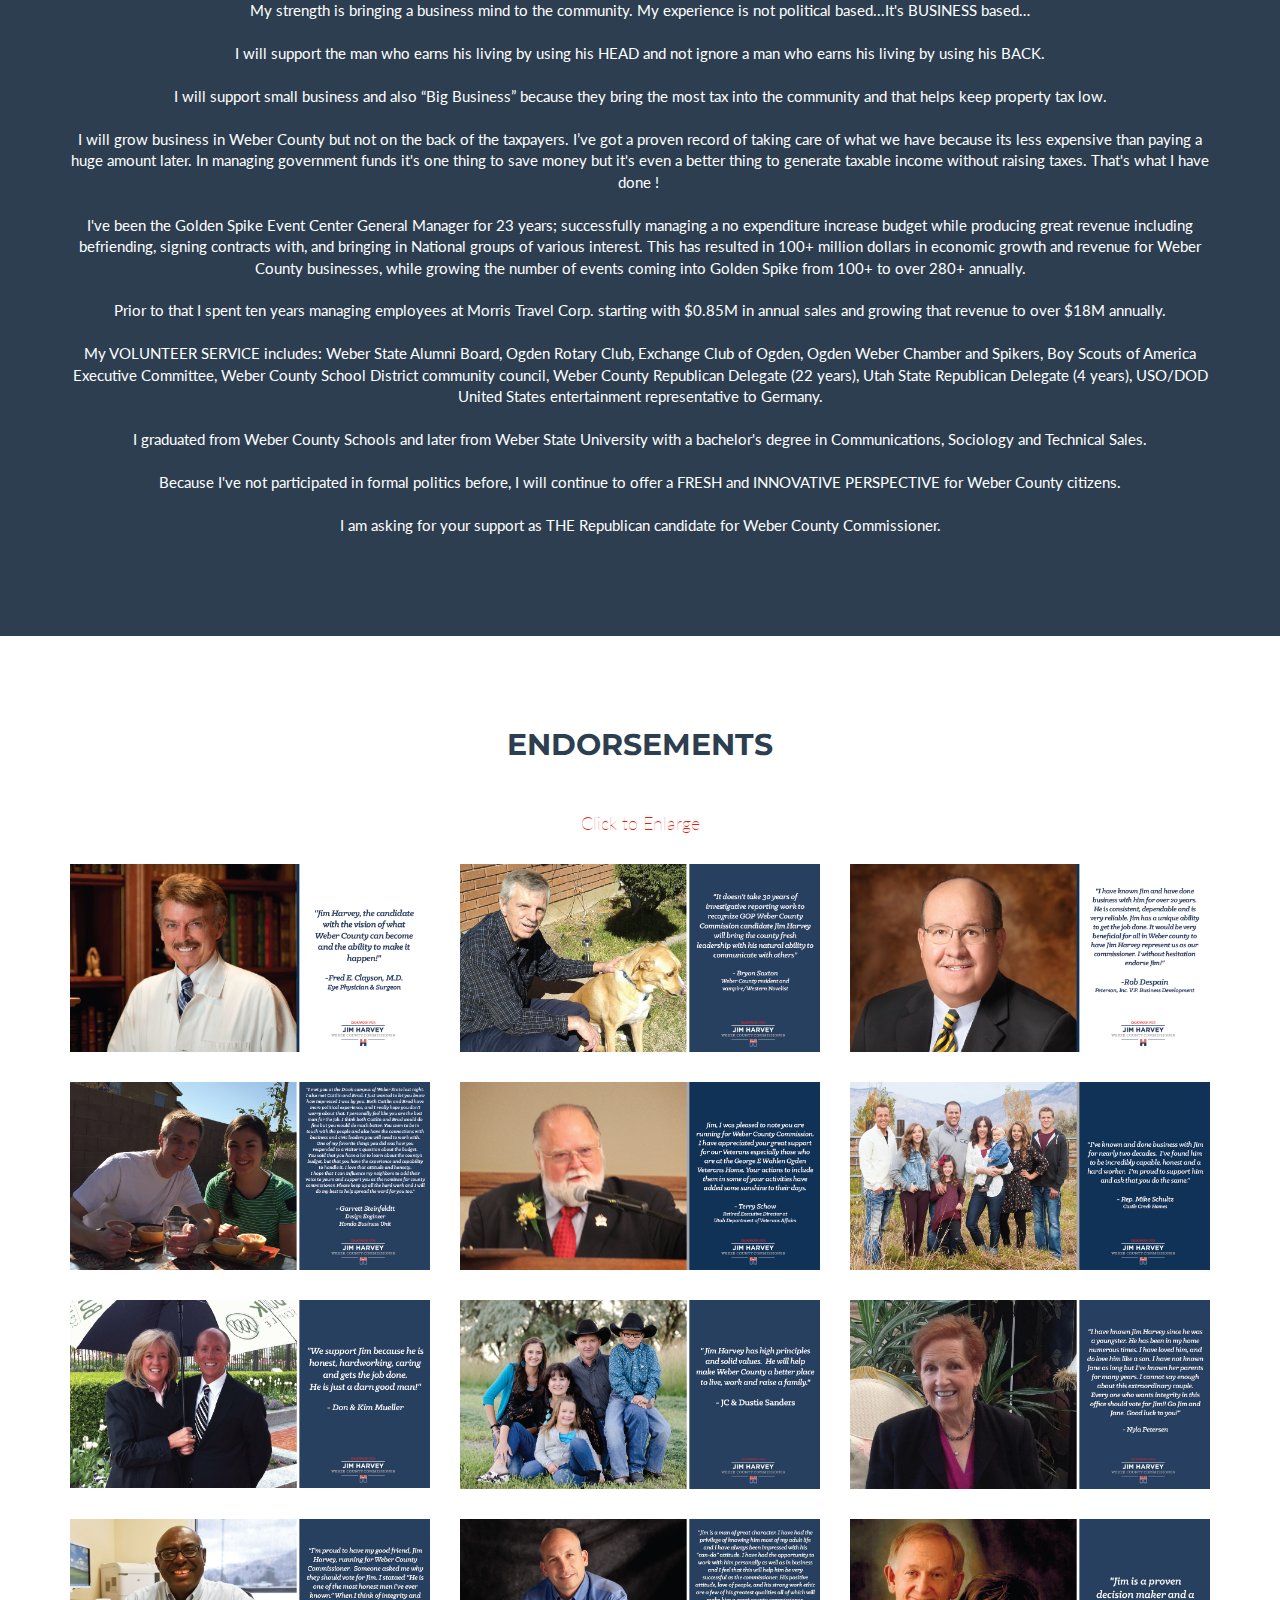
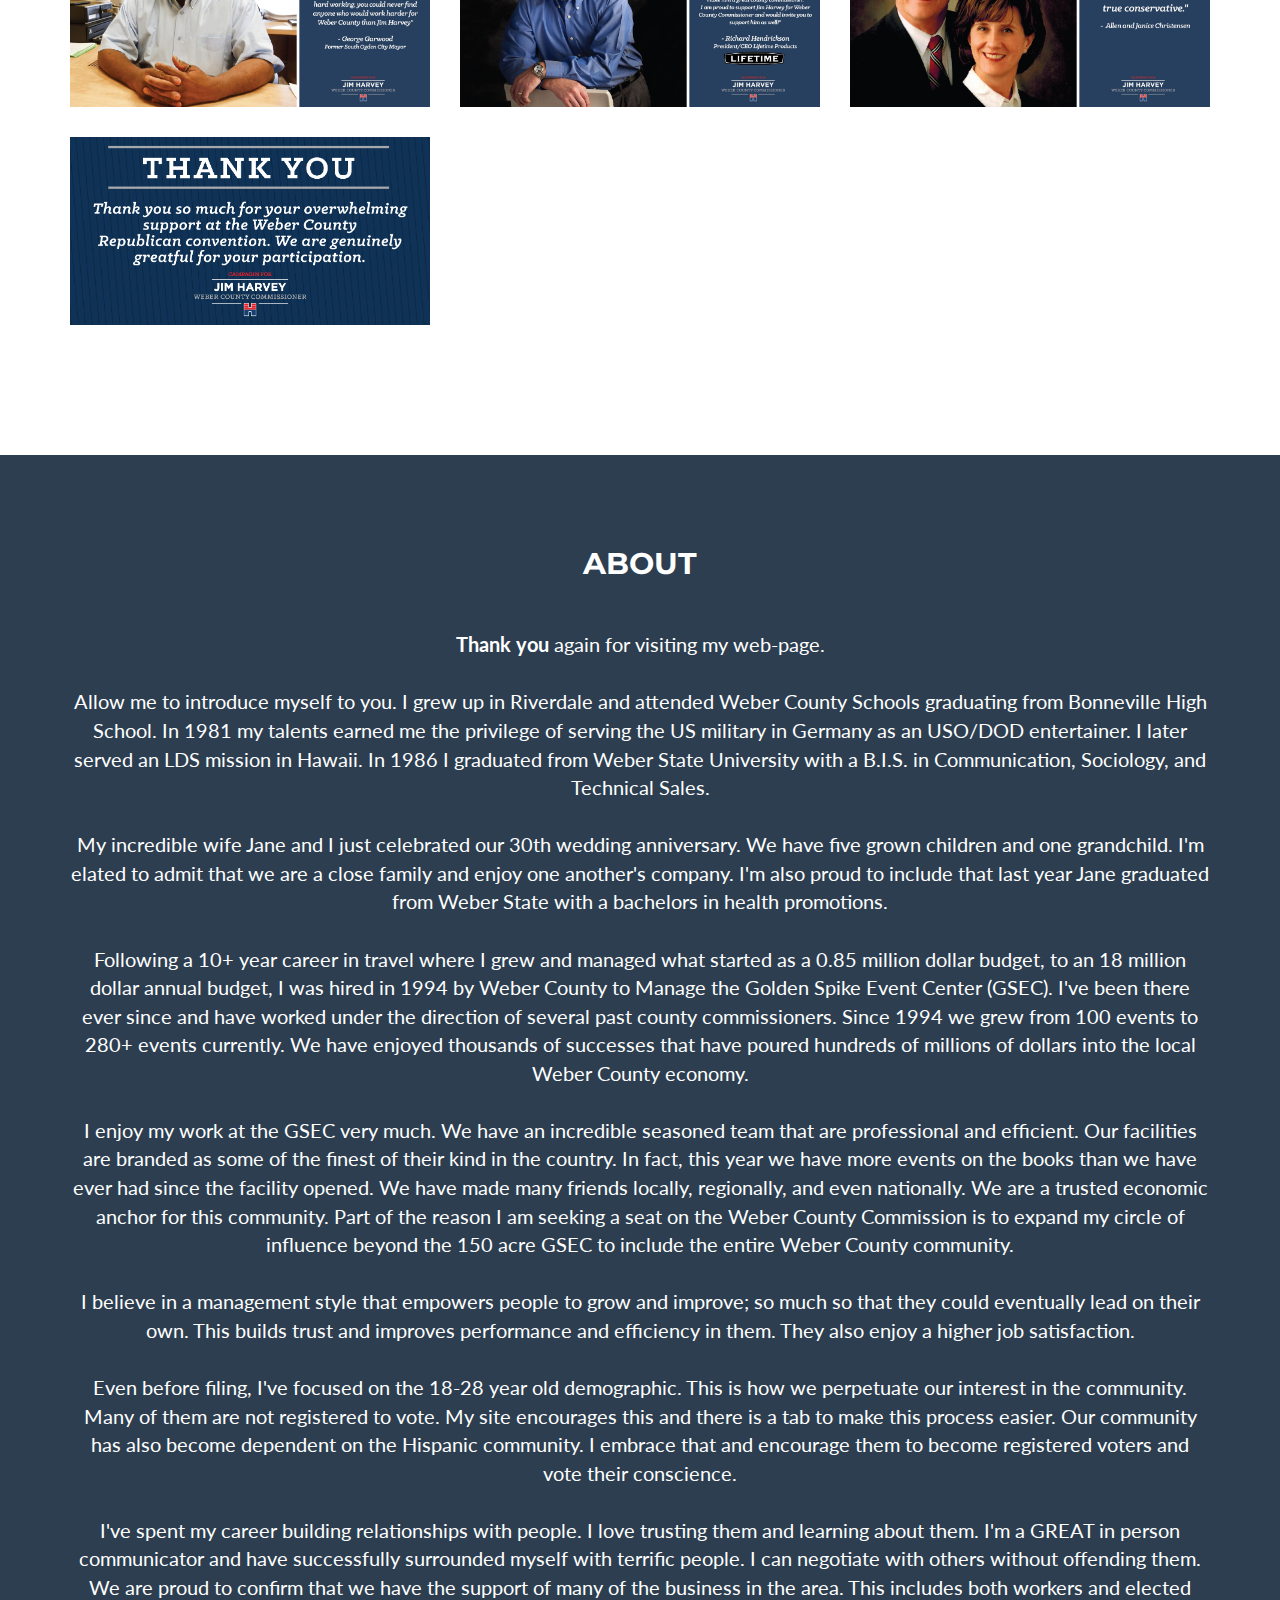
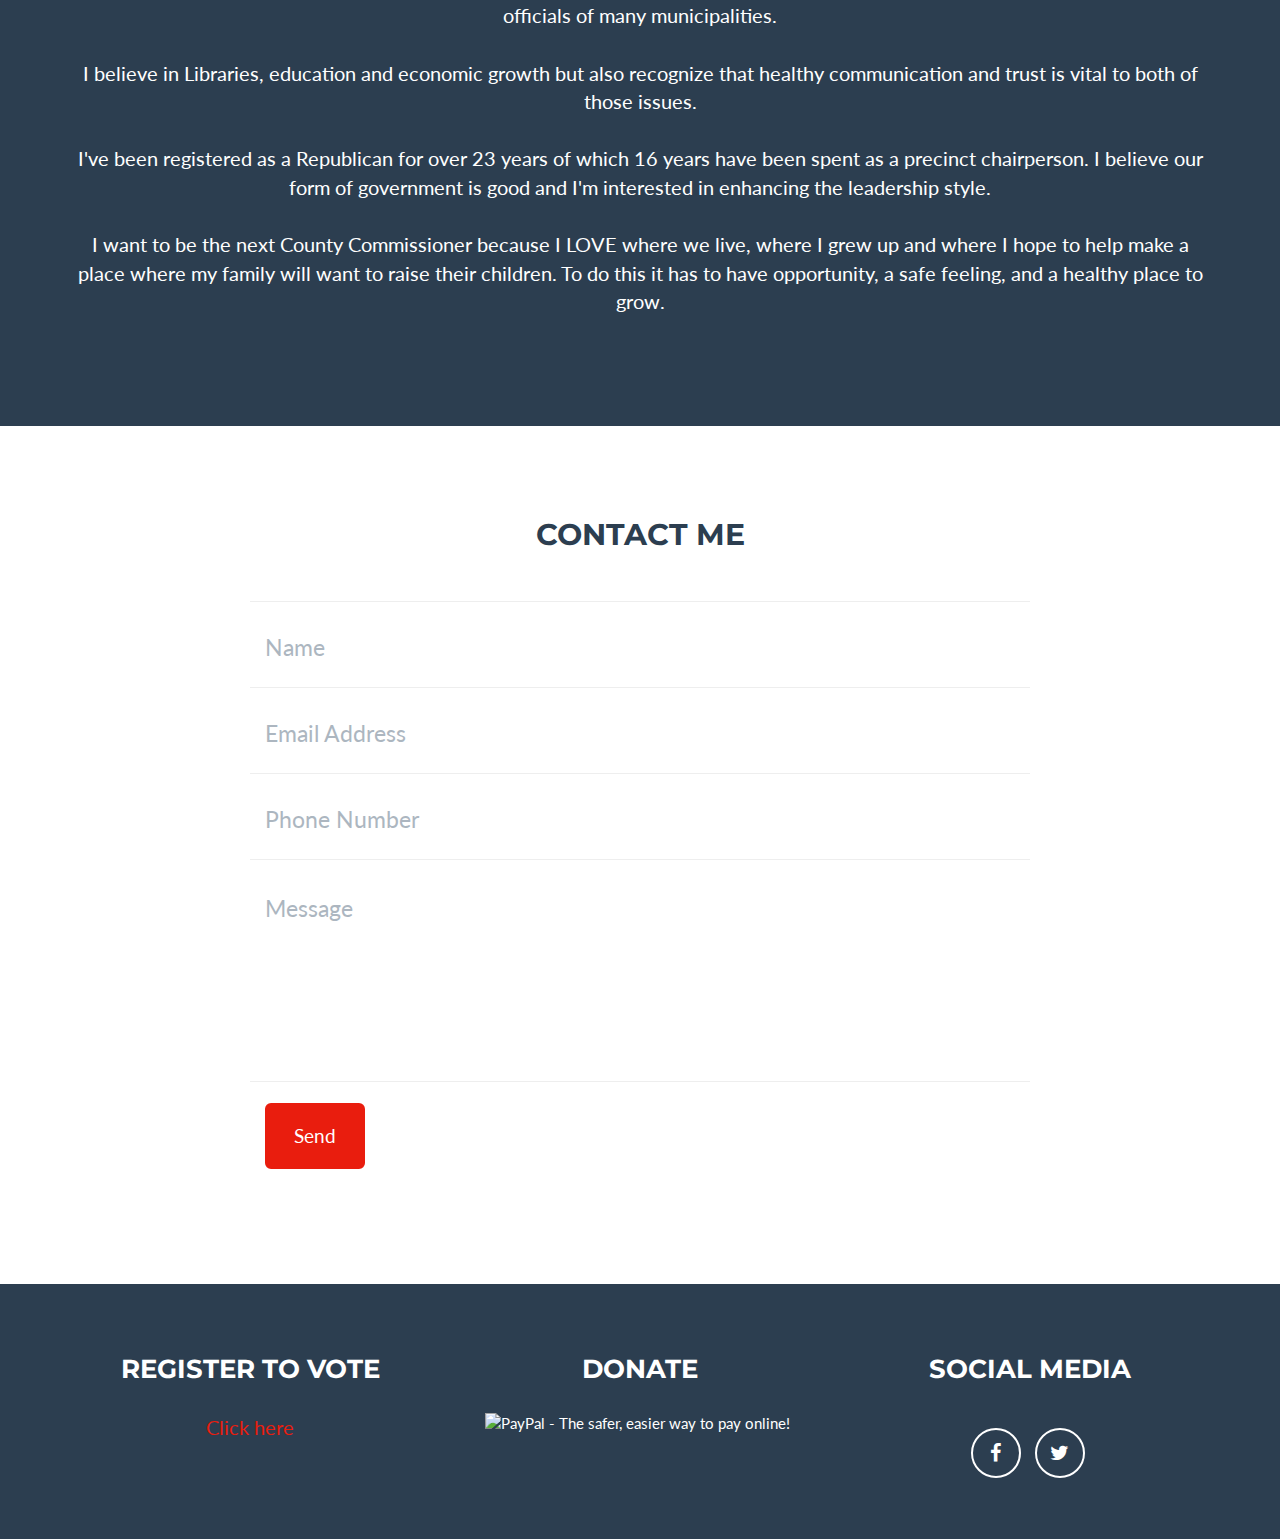
==== commit 38f95eba: "added a new picture" ====
--- a/index.html
+++ b/index.html
@@ -284,6 +284,16 @@
                     </a>
                 </div>
                 <div class="col-sm-4 portfolio-item">
+                    <a href="#portfolioModal13" class="portfolio-link" data-toggle="modal">
+                        <div class="caption">
+                            <div class="caption-content">
+                                <i class="fa fa-search-plus fa-3x"></i>
+                            </div>
+                        </div>
+                        <img src="img/allen.jpg" class="img-responsive" alt="">
+                    </a>
+                </div>
+                <div class="col-sm-4 portfolio-item">
                     <a href="#portfolioModal9" class="portfolio-link" data-toggle="modal">
                         <div class="caption">
                             <div class="caption-content">
@@ -718,6 +728,27 @@
             </div>
         </div>
     </div>
+    <div class="portfolio-modal modal fade" id="portfolioModal13" tabindex="-1" role="dialog" aria-hidden="true">
+        <div class="modal-content">
+            <div class="close-modal" data-dismiss="modal">
+                <div class="lr">
+                    <div class="rl">
+                    </div>
+                </div>
+            </div>
+            <div class="container">
+                <div class="row">
+                    <div class="col-lg-8 col-lg-offset-2">
+                        <div class="modal-body">
+                            <img src="img/allen.jpg" class="img-responsive img-centered" alt="">
+
+                            <button type="button" class="btn btn-default" data-dismiss="modal"><i class="fa fa-times"></i> Close</button>
+                        </div>
+                    </div>
+                </div>
+            </div>
+        </div>
+    </div>
     <div class="portfolio-modal modal fade" id="portfolioModal9" tabindex="-1" role="dialog" aria-hidden="true">
         <div class="modal-content">
             <div class="close-modal" data-dismiss="modal">
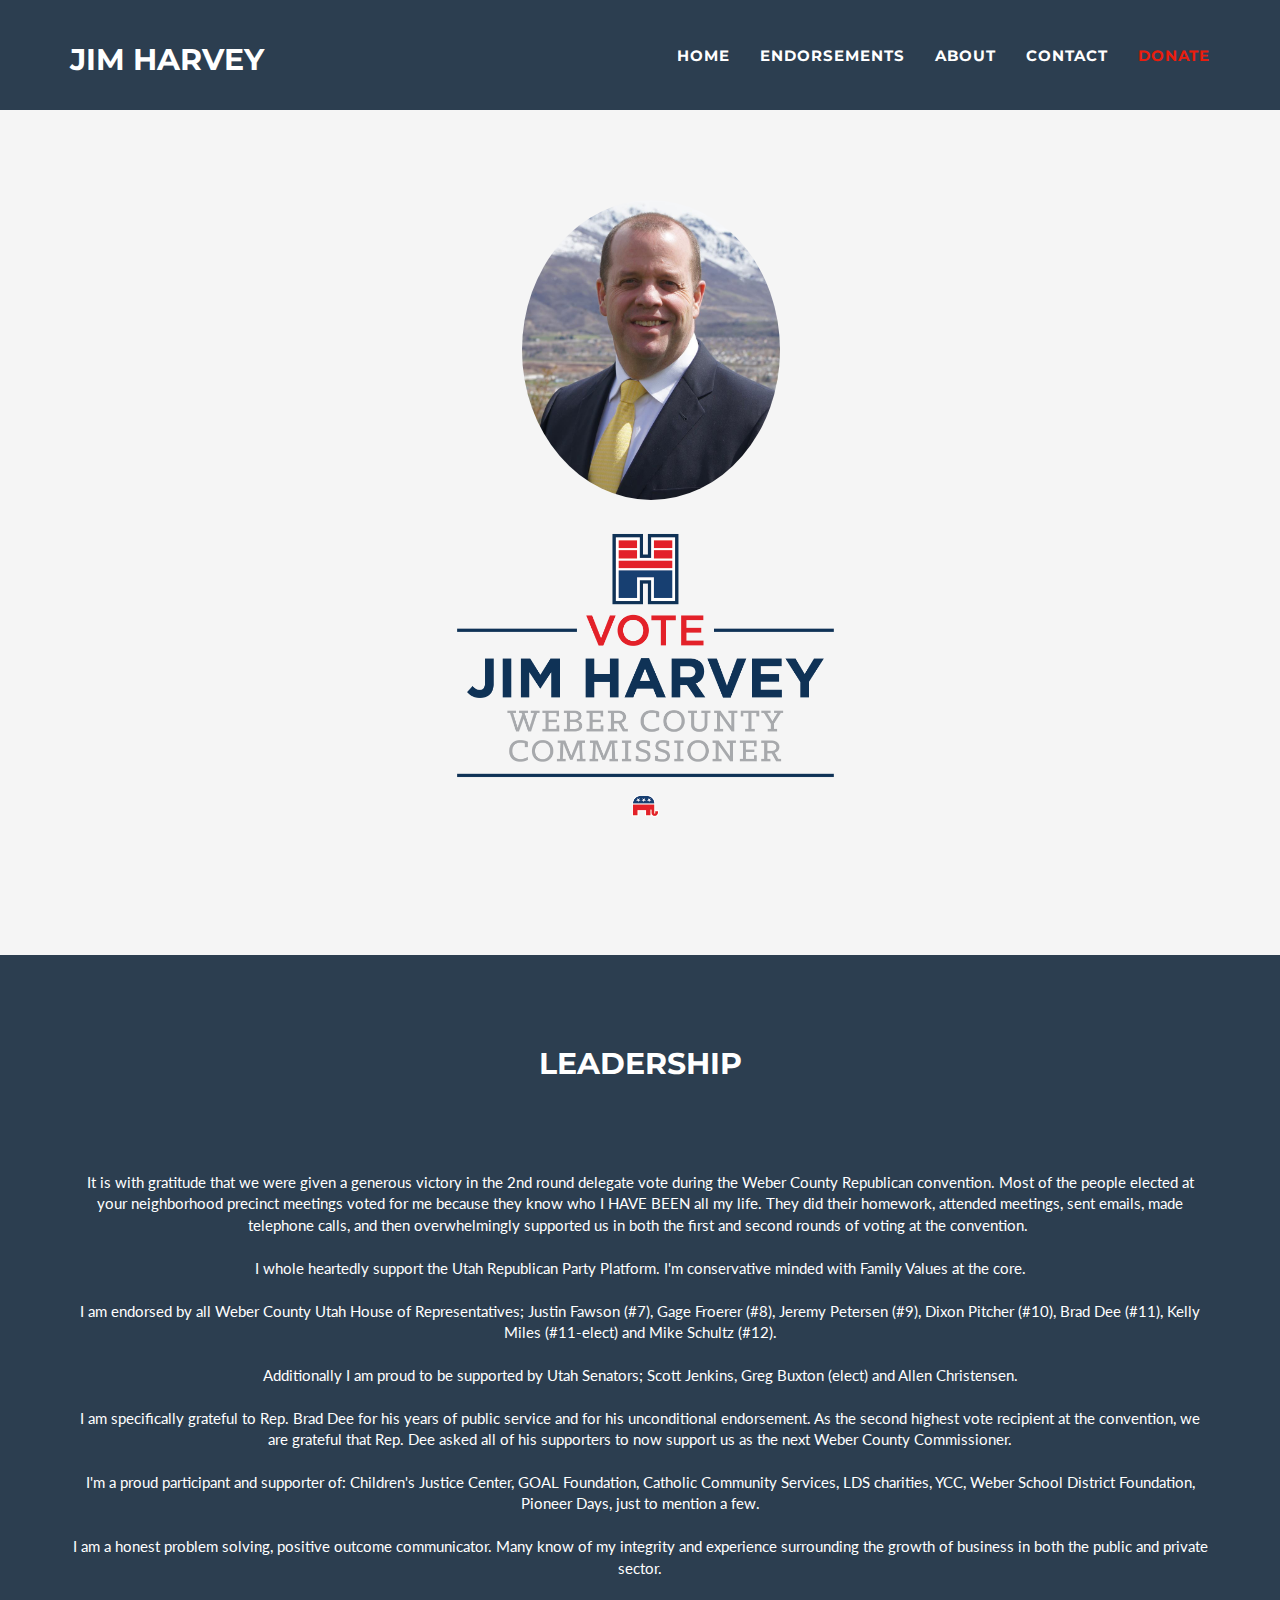
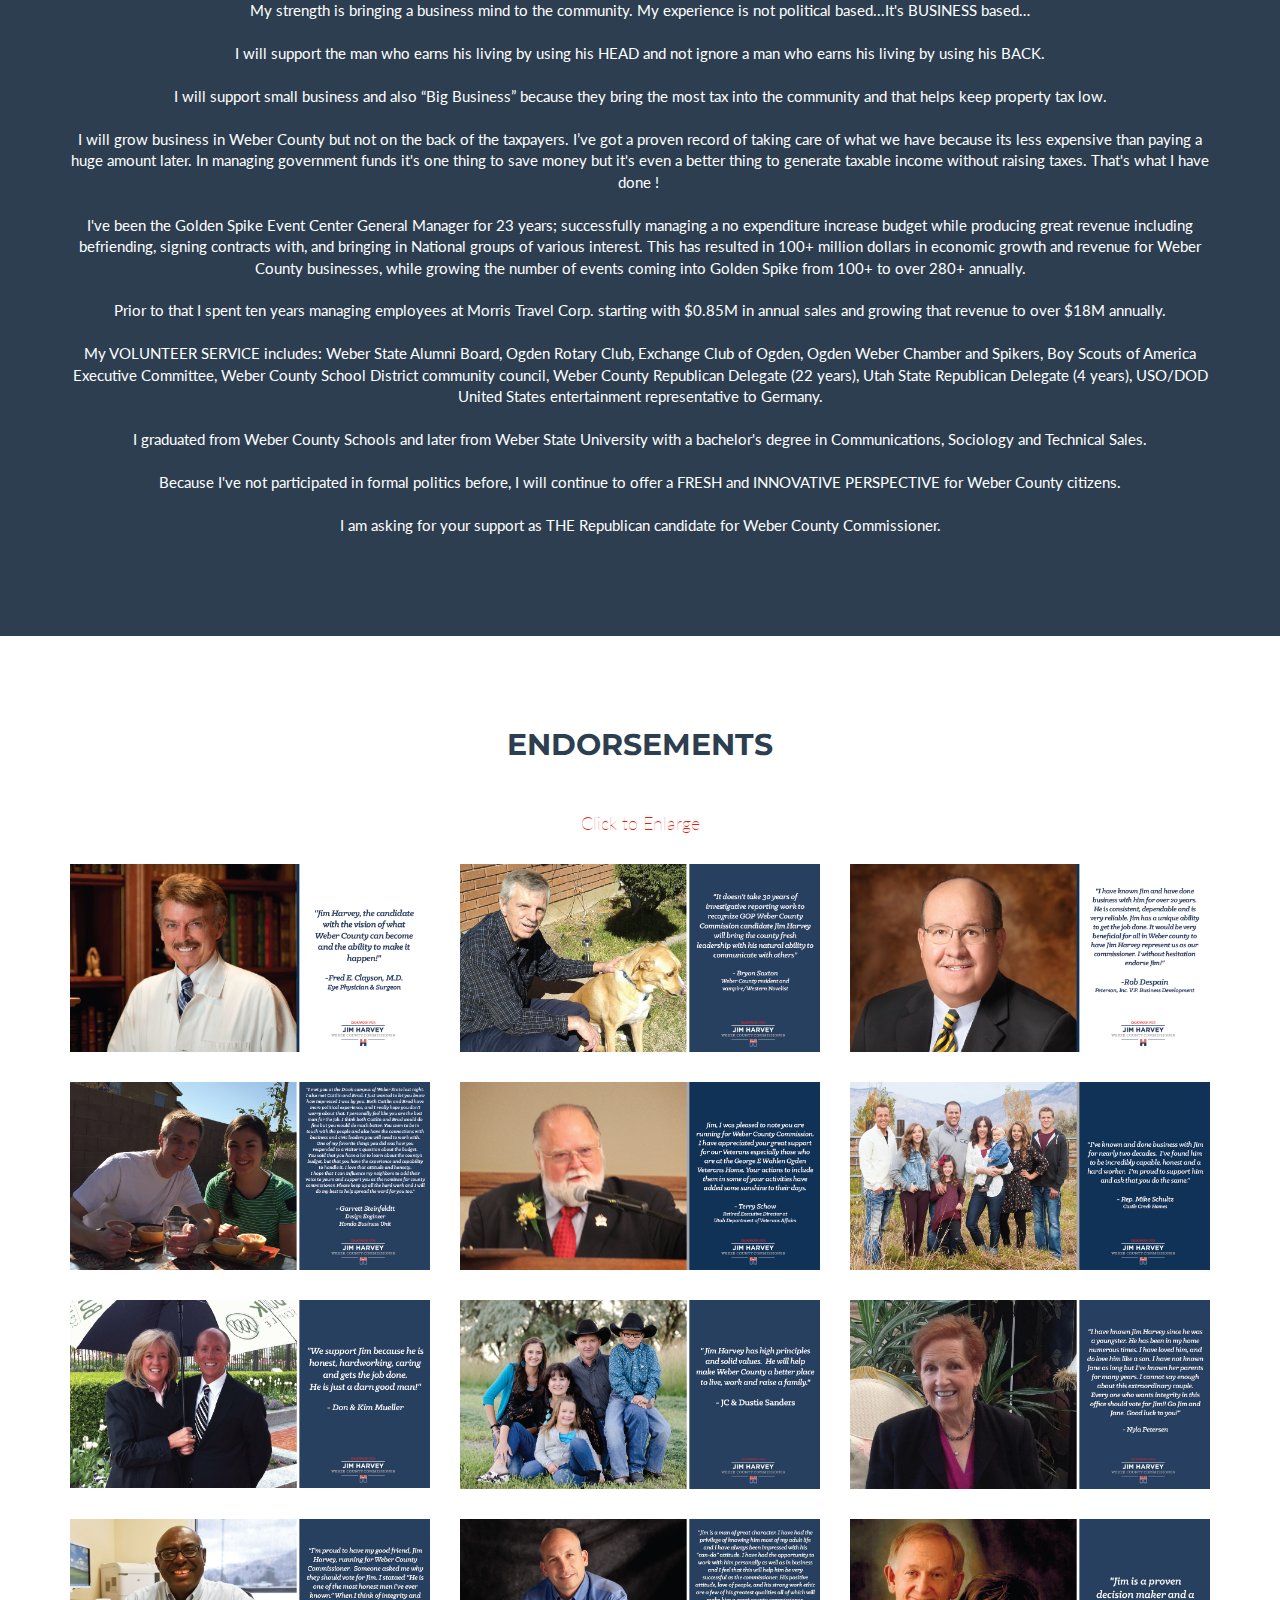
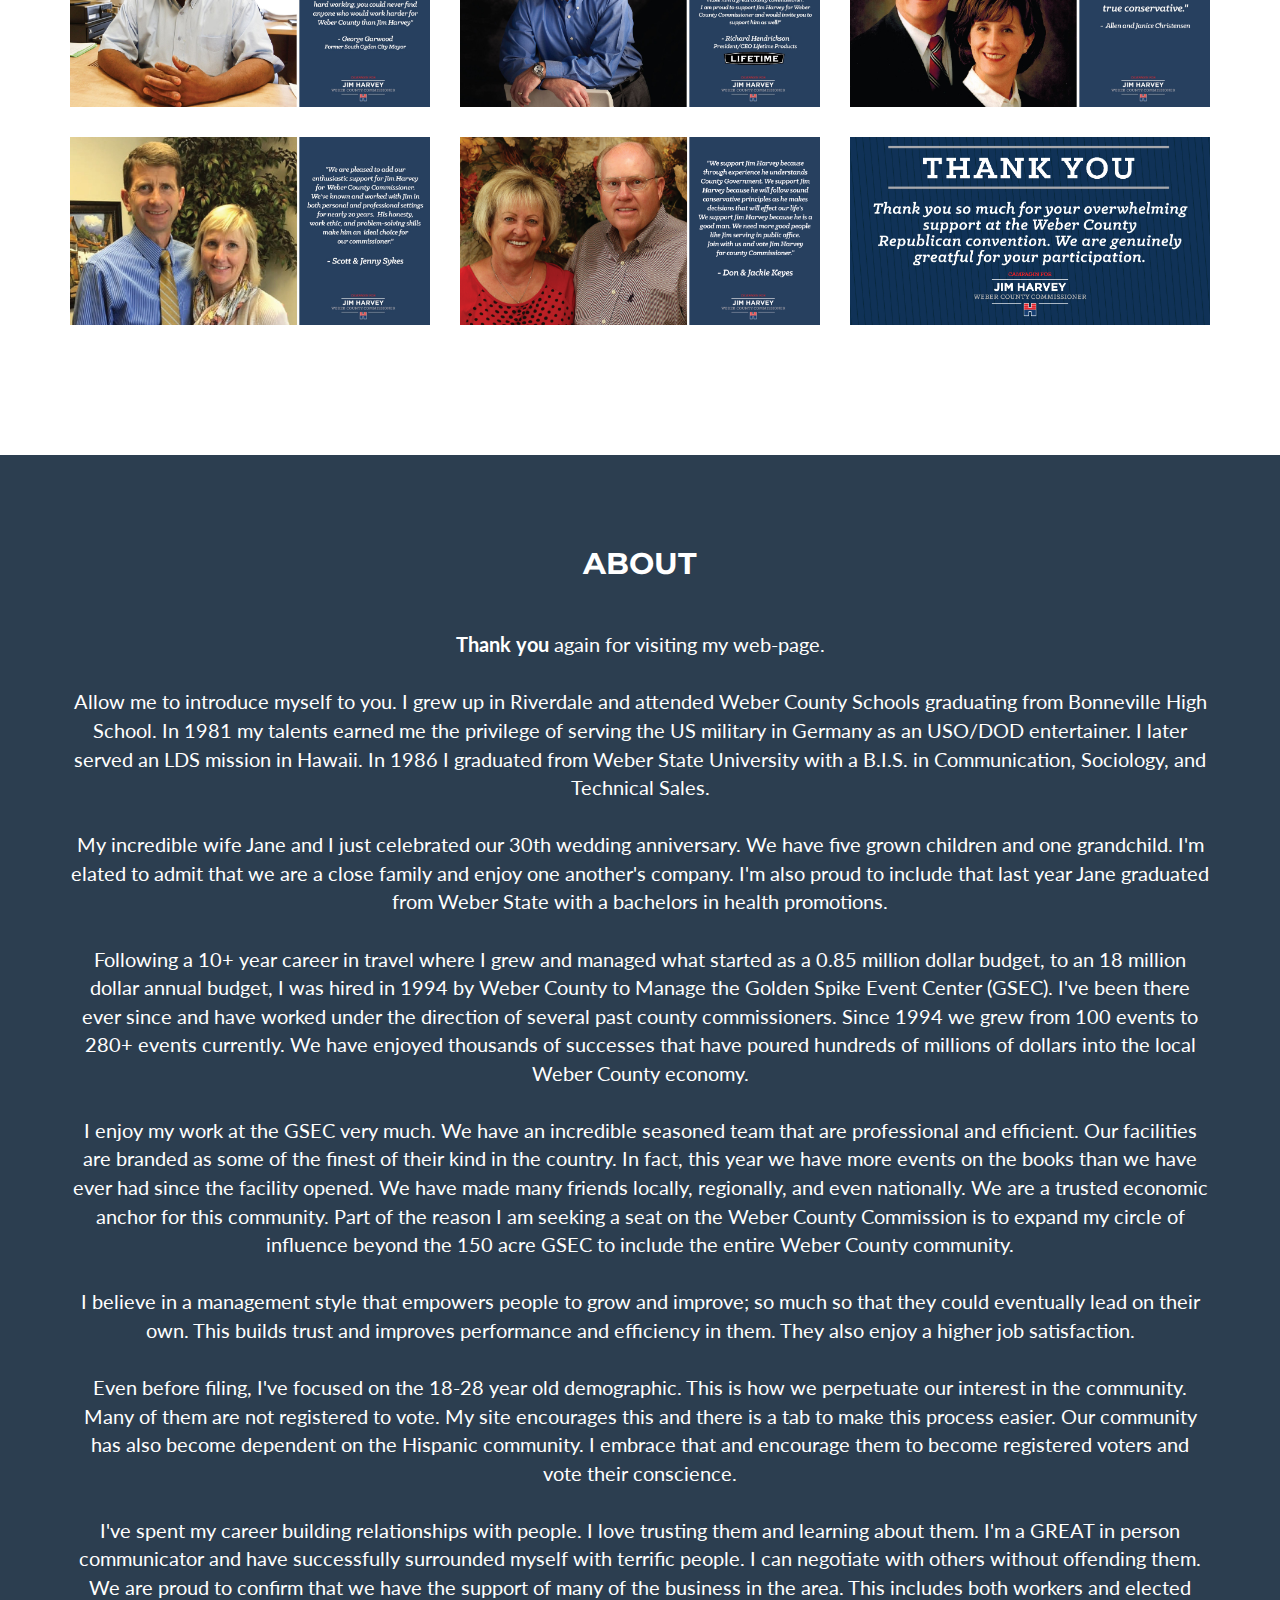
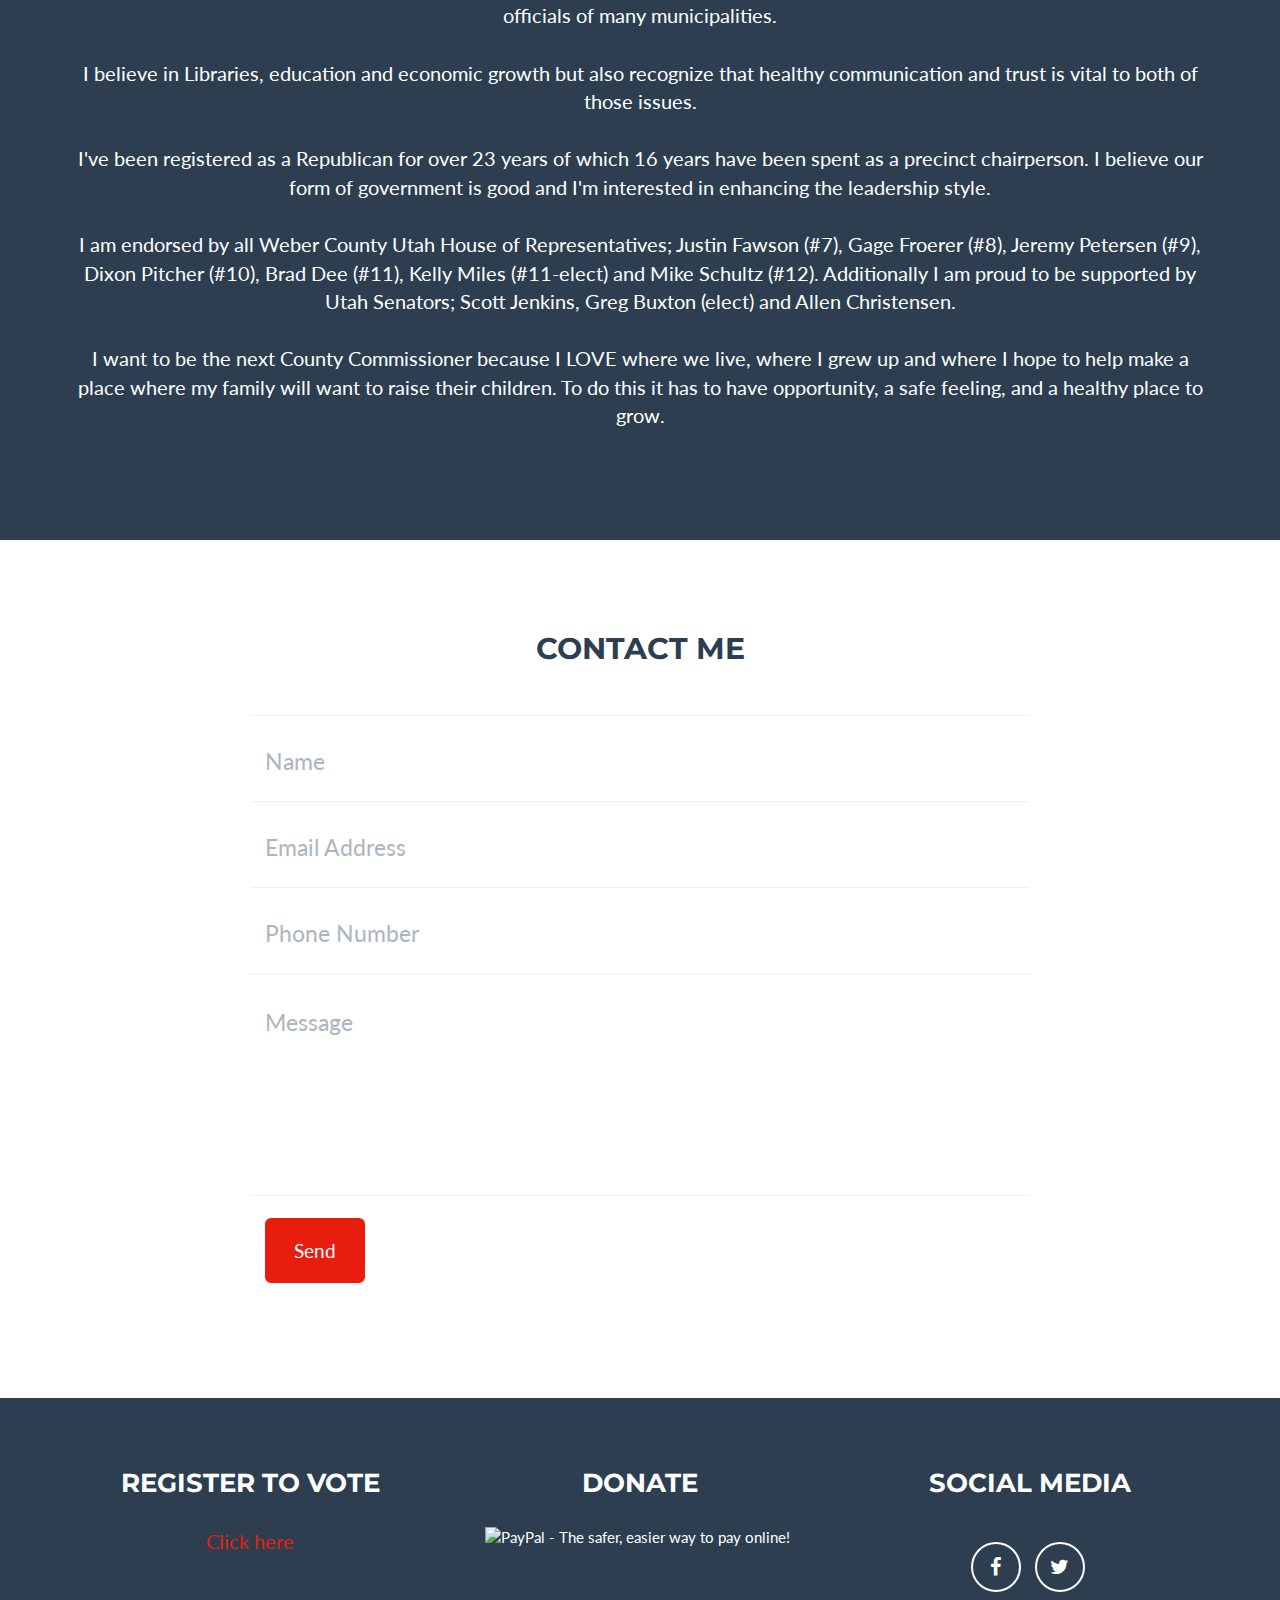
==== commit 8a2034a9: "added some more text" ====
--- a/index.html
+++ b/index.html
@@ -294,6 +294,26 @@
                     </a>
                 </div>
                 <div class="col-sm-4 portfolio-item">
+                    <a href="#portfolioModal14" class="portfolio-link" data-toggle="modal">
+                        <div class="caption">
+                            <div class="caption-content">
+                                <i class="fa fa-search-plus fa-3x"></i>
+                            </div>
+                        </div>
+                        <img src="img/sykes.jpg" class="img-responsive" alt="">
+                    </a>
+                </div>
+                <div class="col-sm-4 portfolio-item">
+                    <a href="#portfolioModal15" class="portfolio-link" data-toggle="modal">
+                        <div class="caption">
+                            <div class="caption-content">
+                                <i class="fa fa-search-plus fa-3x"></i>
+                            </div>
+                        </div>
+                        <img src="img/keyes.jpg" class="img-responsive" alt="">
+                    </a>
+                </div>
+                <div class="col-sm-4 portfolio-item">
                     <a href="#portfolioModal9" class="portfolio-link" data-toggle="modal">
                         <div class="caption">
                             <div class="caption-content">
@@ -362,6 +382,10 @@
  I believe in Libraries, education and economic growth but also recognize that healthy communication and trust is vital to both of those issues.
 <br><br>
  I've been registered as a Republican for over 23 years of which 16 years have been spent as a precinct chairperson. I believe our form of government is good and I'm interested in enhancing the leadership style.
+ <br><br>
+ I am endorsed by all Weber County Utah House of Representatives; Justin Fawson (#7), Gage Froerer (#8), Jeremy Petersen (#9), Dixon Pitcher (#10), Brad Dee (#11), Kelly Miles (#11-elect) and Mike Schultz (#12).
+
+Additionally I am proud to be supported by Utah Senators; Scott Jenkins, Greg Buxton (elect) and Allen Christensen.
 
 <br><br>
  I want to be the next County Commissioner because I LOVE where we live, where I grew up and where I hope to help make a place where my family will want to raise their children.  To do this it has to have opportunity, a safe feeling, and a healthy place to grow.</p>
@@ -749,6 +773,48 @@
             </div>
         </div>
     </div>
+    <div class="portfolio-modal modal fade" id="portfolioModal14" tabindex="-1" role="dialog" aria-hidden="true">
+        <div class="modal-content">
+            <div class="close-modal" data-dismiss="modal">
+                <div class="lr">
+                    <div class="rl">
+                    </div>
+                </div>
+            </div>
+            <div class="container">
+                <div class="row">
+                    <div class="col-lg-8 col-lg-offset-2">
+                        <div class="modal-body">
+                            <img src="img/sykes.jpg" class="img-responsive img-centered" alt="">
+
+                            <button type="button" class="btn btn-default" data-dismiss="modal"><i class="fa fa-times"></i> Close</button>
+                        </div>
+                    </div>
+                </div>
+            </div>
+        </div>
+    </div>
+    <div class="portfolio-modal modal fade" id="portfolioModal15" tabindex="-1" role="dialog" aria-hidden="true">
+        <div class="modal-content">
+            <div class="close-modal" data-dismiss="modal">
+                <div class="lr">
+                    <div class="rl">
+                    </div>
+                </div>
+            </div>
+            <div class="container">
+                <div class="row">
+                    <div class="col-lg-8 col-lg-offset-2">
+                        <div class="modal-body">
+                            <img src="img/keyes.jpg" class="img-responsive img-centered" alt="">
+
+                            <button type="button" class="btn btn-default" data-dismiss="modal"><i class="fa fa-times"></i> Close</button>
+                        </div>
+                    </div>
+                </div>
+            </div>
+        </div>
+    </div>
     <div class="portfolio-modal modal fade" id="portfolioModal9" tabindex="-1" role="dialog" aria-hidden="true">
         <div class="modal-content">
             <div class="close-modal" data-dismiss="modal">
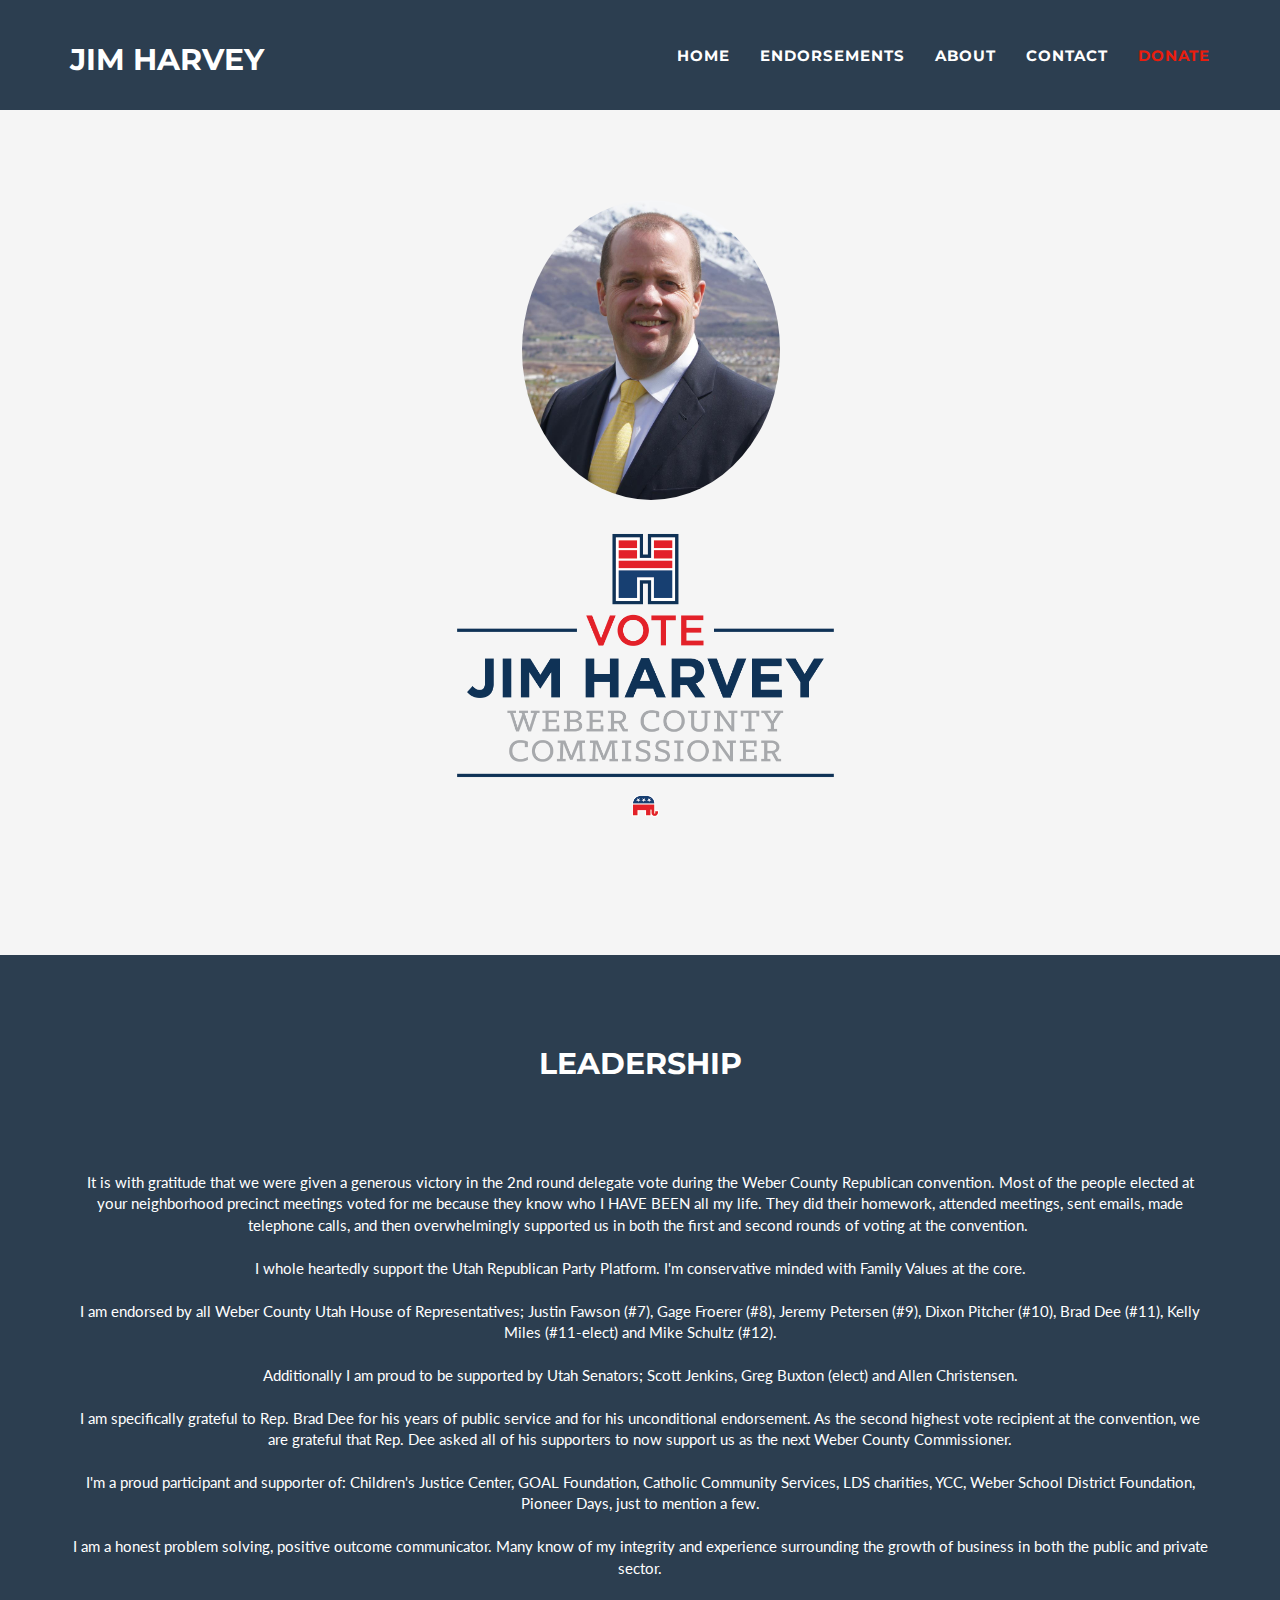
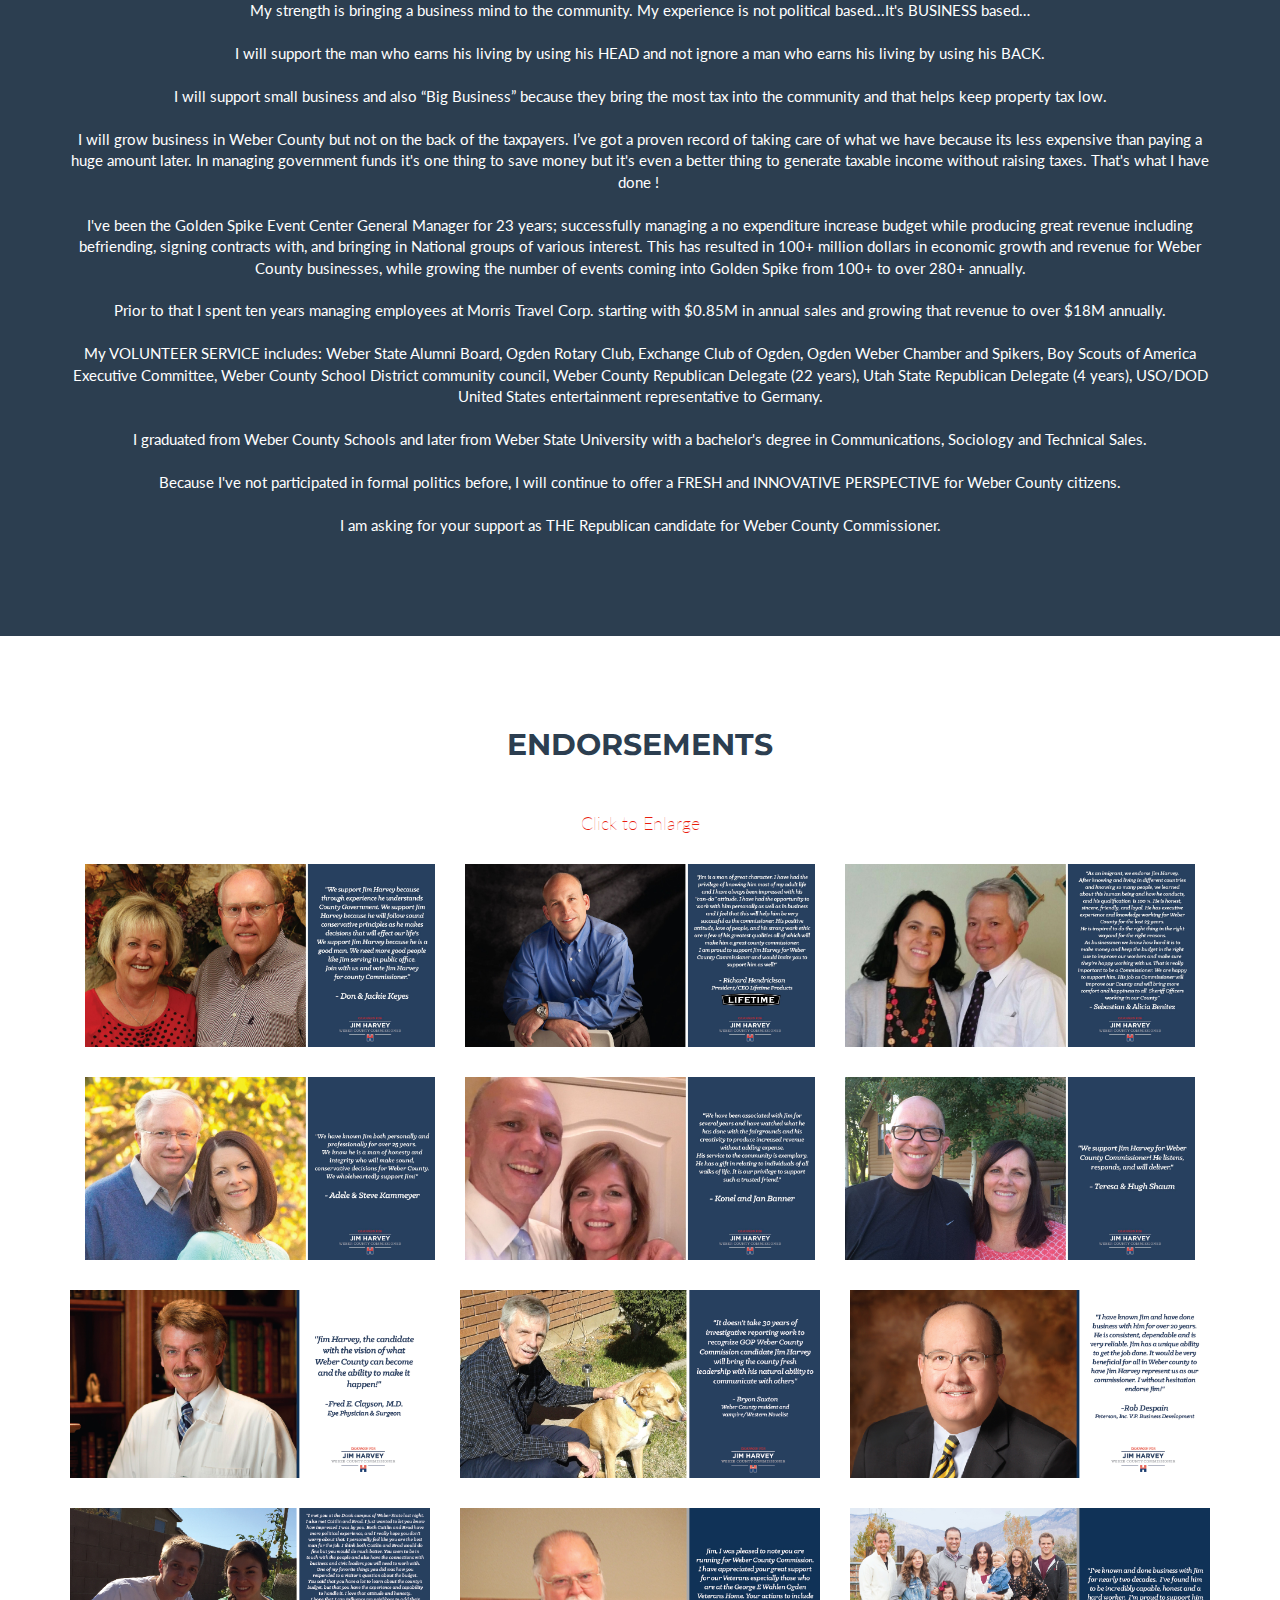
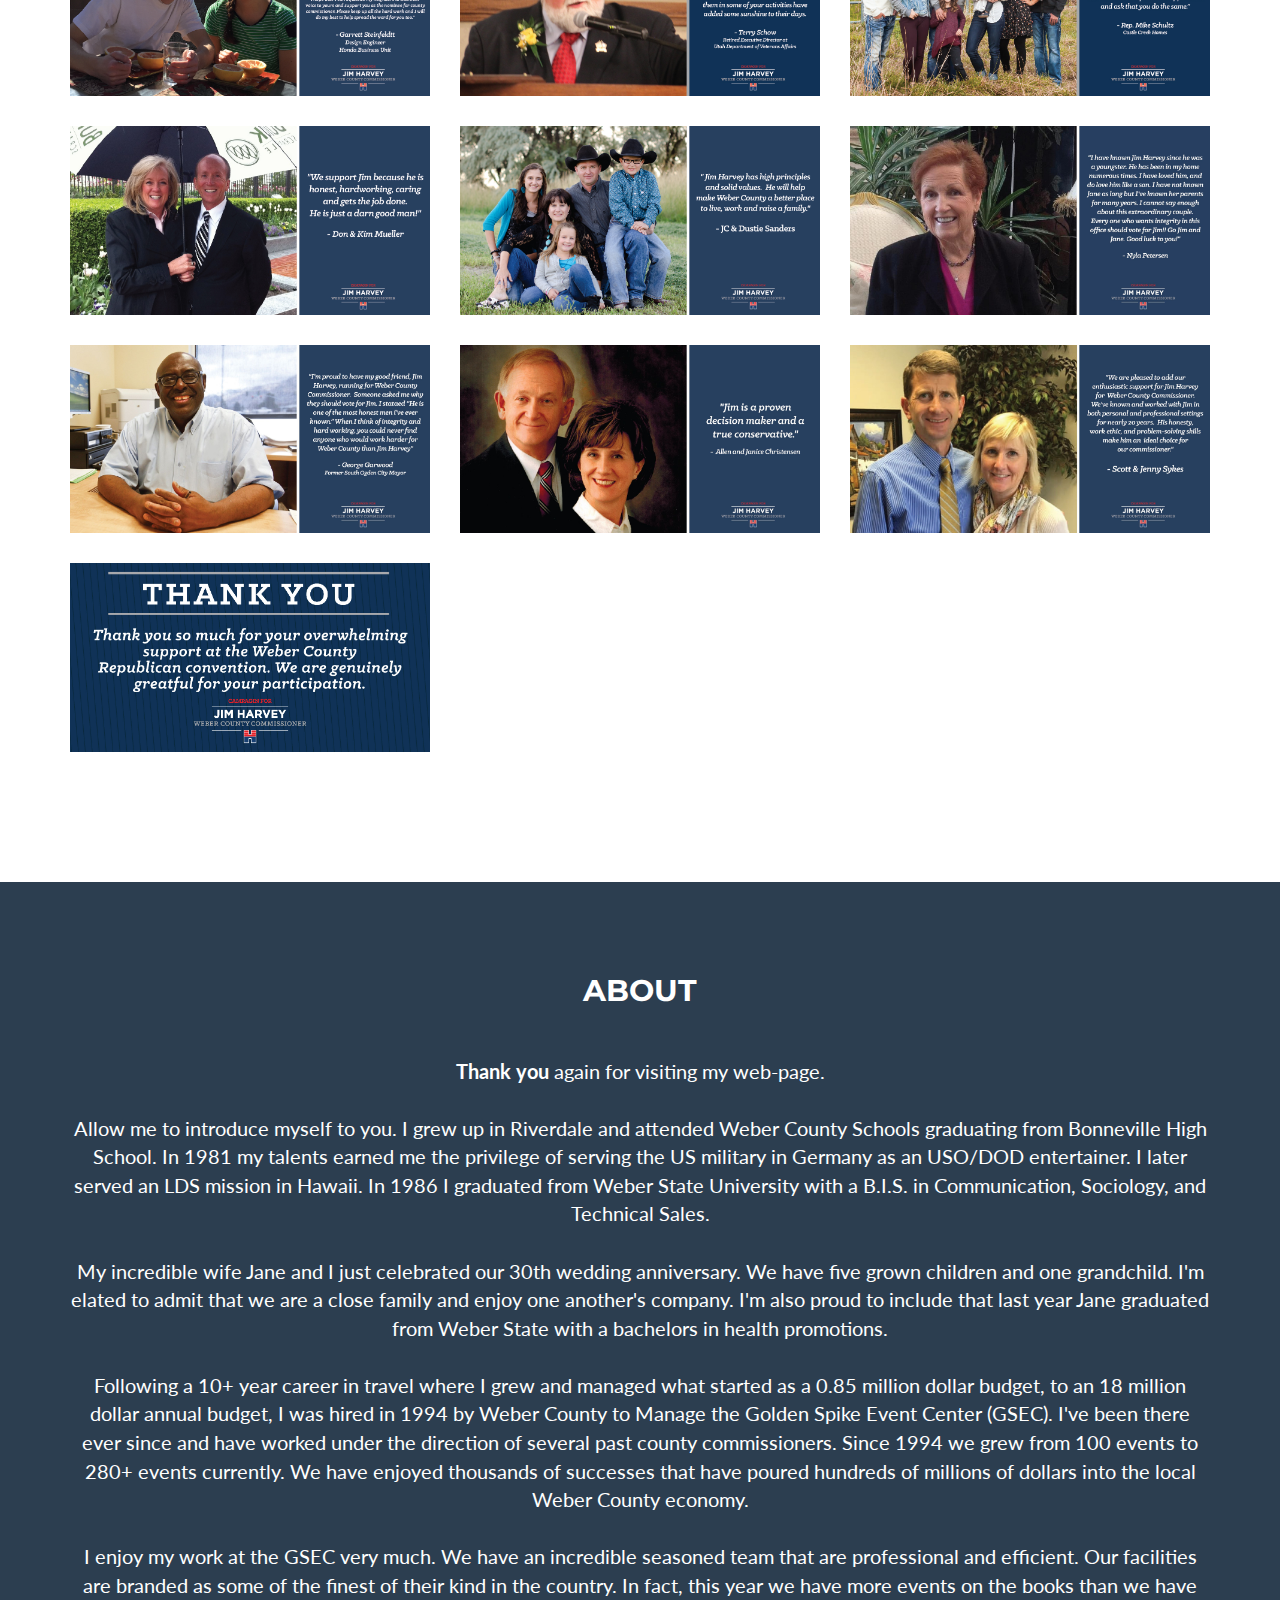
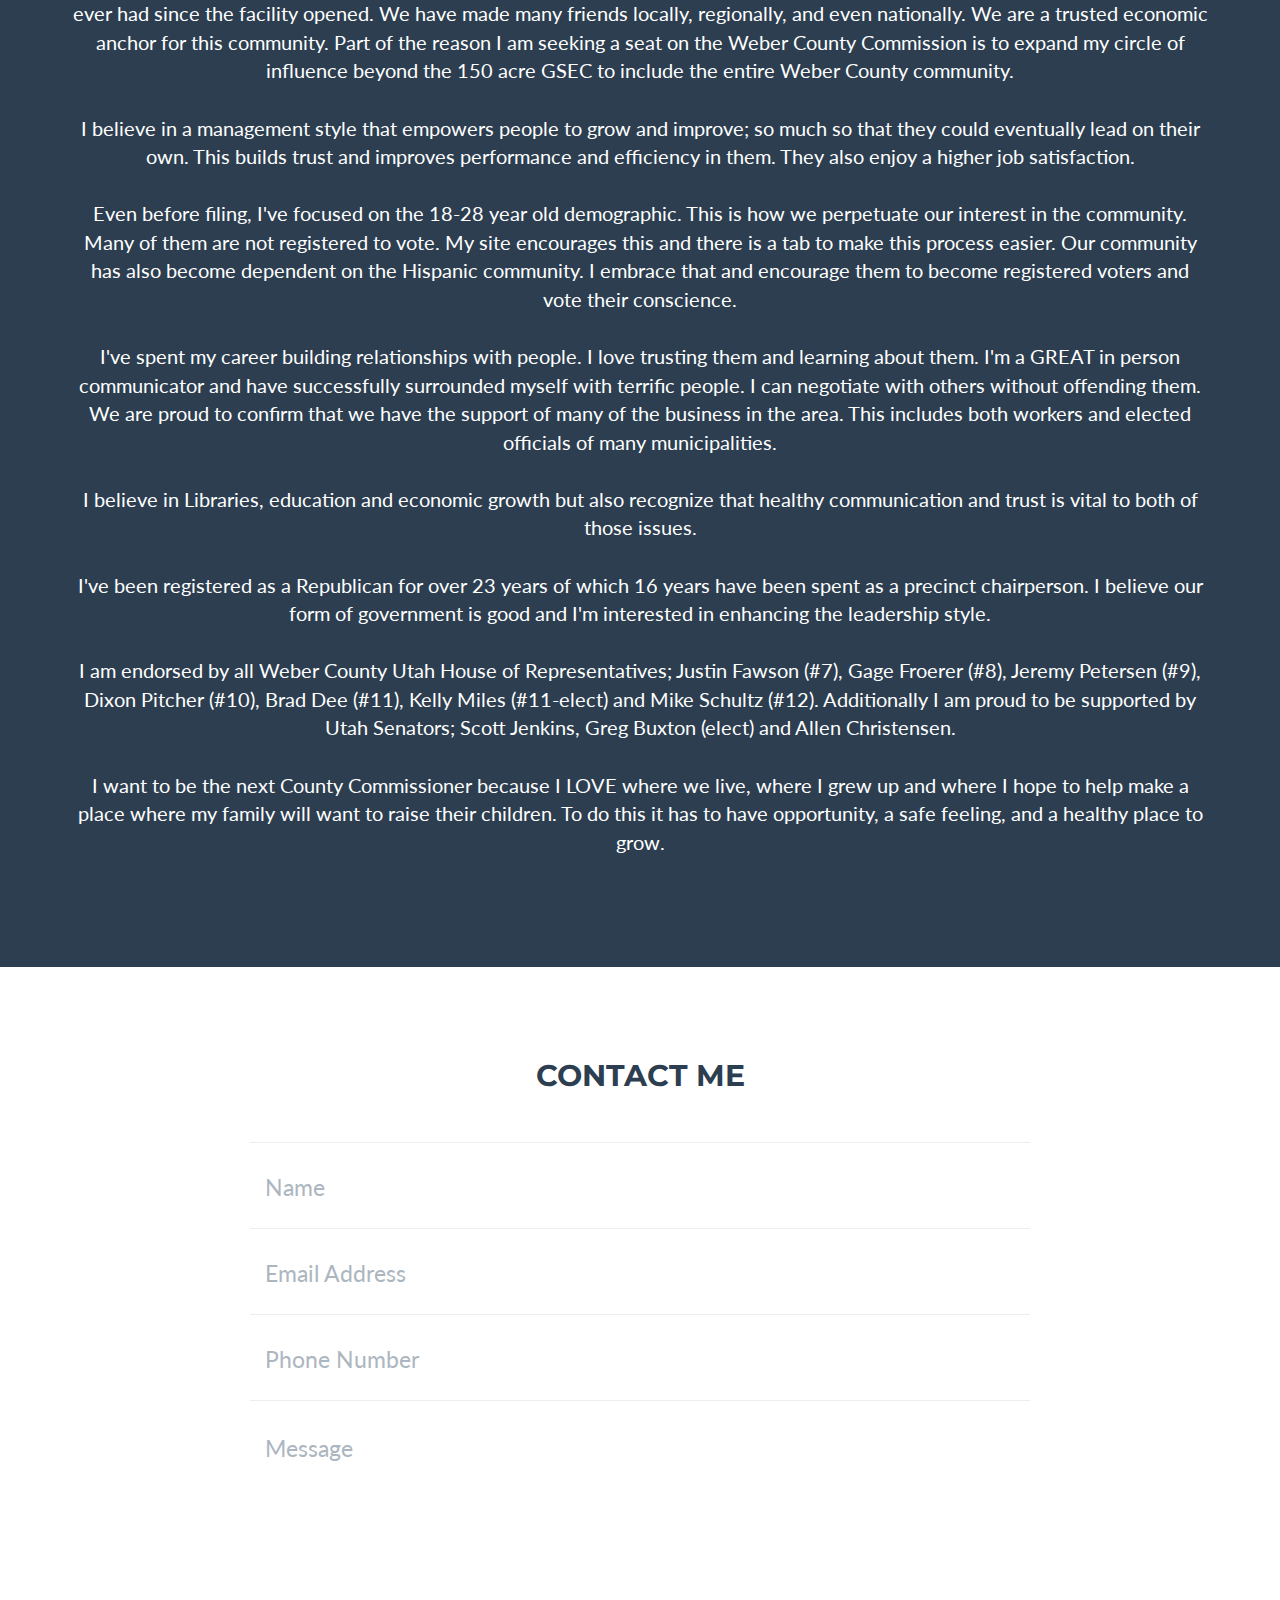
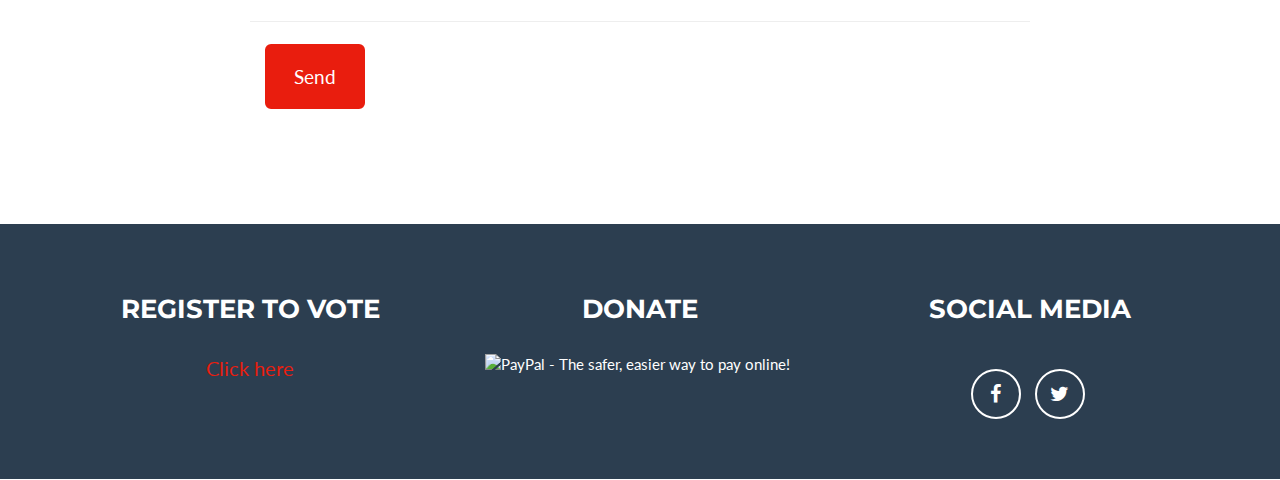
==== commit 7bf4b6af: "added some more pictures" ====
--- a/index.html
+++ b/index.html
@@ -172,6 +172,66 @@
                     </div>
                 </div>
             </div>
+            <div class="col-sm-4 portfolio-item">
+                <a href="#portfolioModal15" class="portfolio-link" data-toggle="modal">
+                    <div class="caption">
+                        <div class="caption-content">
+                            <i class="fa fa-search-plus fa-3x"></i>
+                        </div>
+                    </div>
+                    <img src="img/keyes.jpg" class="img-responsive" alt="">
+                </a>
+            </div>
+            <div class="col-sm-4 portfolio-item">
+                <a href="#portfolioModal12" class="portfolio-link" data-toggle="modal">
+                    <div class="caption">
+                        <div class="caption-content">
+                            <i class="fa fa-search-plus fa-3x"></i>
+                        </div>
+                    </div>
+                    <img src="img/hendrickson.jpg" class="img-responsive" alt="">
+                </a>
+            </div>
+            <div class="col-sm-4 portfolio-item">
+                <a href="#portfolioModal16" class="portfolio-link" data-toggle="modal">
+                    <div class="caption">
+                        <div class="caption-content">
+                            <i class="fa fa-search-plus fa-3x"></i>
+                        </div>
+                    </div>
+                    <img src="img/benetez.jpg" class="img-responsive" alt="">
+                </a>
+            </div>
+            <div class="col-sm-4 portfolio-item">
+                <a href="#portfolioModal17" class="portfolio-link" data-toggle="modal">
+                    <div class="caption">
+                        <div class="caption-content">
+                            <i class="fa fa-search-plus fa-3x"></i>
+                        </div>
+                    </div>
+                    <img src="img/Kam.jpg" class="img-responsive" alt="">
+                </a>
+            </div>
+            <div class="col-sm-4 portfolio-item">
+                <a href="#portfolioModal18" class="portfolio-link" data-toggle="modal">
+                    <div class="caption">
+                        <div class="caption-content">
+                            <i class="fa fa-search-plus fa-3x"></i>
+                        </div>
+                    </div>
+                    <img src="img/konell.jpg" class="img-responsive" alt="">
+                </a>
+            </div>
+            <div class="col-sm-4 portfolio-item">
+                <a href="#portfolioModal19" class="portfolio-link" data-toggle="modal">
+                    <div class="caption">
+                        <div class="caption-content">
+                            <i class="fa fa-search-plus fa-3x"></i>
+                        </div>
+                    </div>
+                    <img src="img/shaum.jpg" class="img-responsive" alt="">
+                </a>
+            </div>
             <div class="row">
                 <div class="col-sm-4 portfolio-item">
                     <a href="#portfolioModal1" class="portfolio-link" data-toggle="modal">
@@ -273,16 +333,7 @@
                         <img src="img/garwood.jpg" class="img-responsive" alt="">
                     </a>
                 </div>
-                <div class="col-sm-4 portfolio-item">
-                    <a href="#portfolioModal12" class="portfolio-link" data-toggle="modal">
-                        <div class="caption">
-                            <div class="caption-content">
-                                <i class="fa fa-search-plus fa-3x"></i>
-                            </div>
-                        </div>
-                        <img src="img/hendrickson.jpg" class="img-responsive" alt="">
-                    </a>
-                </div>
+
                 <div class="col-sm-4 portfolio-item">
                     <a href="#portfolioModal13" class="portfolio-link" data-toggle="modal">
                         <div class="caption">
@@ -303,16 +354,7 @@
                         <img src="img/sykes.jpg" class="img-responsive" alt="">
                     </a>
                 </div>
-                <div class="col-sm-4 portfolio-item">
-                    <a href="#portfolioModal15" class="portfolio-link" data-toggle="modal">
-                        <div class="caption">
-                            <div class="caption-content">
-                                <i class="fa fa-search-plus fa-3x"></i>
-                            </div>
-                        </div>
-                        <img src="img/keyes.jpg" class="img-responsive" alt="">
-                    </a>
-                </div>
+
                 <div class="col-sm-4 portfolio-item">
                     <a href="#portfolioModal9" class="portfolio-link" data-toggle="modal">
                         <div class="caption">
@@ -815,6 +857,90 @@
             </div>
         </div>
     </div>
+    <div class="portfolio-modal modal fade" id="portfolioModal16" tabindex="-1" role="dialog" aria-hidden="true">
+        <div class="modal-content">
+            <div class="close-modal" data-dismiss="modal">
+                <div class="lr">
+                    <div class="rl">
+                    </div>
+                </div>
+            </div>
+            <div class="container">
+                <div class="row">
+                    <div class="col-lg-8 col-lg-offset-2">
+                        <div class="modal-body">
+                            <img src="img/benetez.jpg" class="img-responsive img-centered" alt="">
+
+                            <button type="button" class="btn btn-default" data-dismiss="modal"><i class="fa fa-times"></i> Close</button>
+                        </div>
+                    </div>
+                </div>
+            </div>
+        </div>
+    </div>
+    <div class="portfolio-modal modal fade" id="portfolioModal17" tabindex="-1" role="dialog" aria-hidden="true">
+        <div class="modal-content">
+            <div class="close-modal" data-dismiss="modal">
+                <div class="lr">
+                    <div class="rl">
+                    </div>
+                </div>
+            </div>
+            <div class="container">
+                <div class="row">
+                    <div class="col-lg-8 col-lg-offset-2">
+                        <div class="modal-body">
+                            <img src="img/Kam.jpg" class="img-responsive img-centered" alt="">
+
+                            <button type="button" class="btn btn-default" data-dismiss="modal"><i class="fa fa-times"></i> Close</button>
+                        </div>
+                    </div>
+                </div>
+            </div>
+        </div>
+    </div>
+    <div class="portfolio-modal modal fade" id="portfolioModal18" tabindex="-1" role="dialog" aria-hidden="true">
+        <div class="modal-content">
+            <div class="close-modal" data-dismiss="modal">
+                <div class="lr">
+                    <div class="rl">
+                    </div>
+                </div>
+            </div>
+            <div class="container">
+                <div class="row">
+                    <div class="col-lg-8 col-lg-offset-2">
+                        <div class="modal-body">
+                            <img src="img/konell.jpg" class="img-responsive img-centered" alt="">
+
+                            <button type="button" class="btn btn-default" data-dismiss="modal"><i class="fa fa-times"></i> Close</button>
+                        </div>
+                    </div>
+                </div>
+            </div>
+        </div>
+    </div>
+    <div class="portfolio-modal modal fade" id="portfolioModal19" tabindex="-1" role="dialog" aria-hidden="true">
+        <div class="modal-content">
+            <div class="close-modal" data-dismiss="modal">
+                <div class="lr">
+                    <div class="rl">
+                    </div>
+                </div>
+            </div>
+            <div class="container">
+                <div class="row">
+                    <div class="col-lg-8 col-lg-offset-2">
+                        <div class="modal-body">
+                            <img src="img/shaum.jpg" class="img-responsive img-centered" alt="">
+
+                            <button type="button" class="btn btn-default" data-dismiss="modal"><i class="fa fa-times"></i> Close</button>
+                        </div>
+                    </div>
+                </div>
+            </div>
+        </div>
+    </div>
     <div class="portfolio-modal modal fade" id="portfolioModal9" tabindex="-1" role="dialog" aria-hidden="true">
         <div class="modal-content">
             <div class="close-modal" data-dismiss="modal">
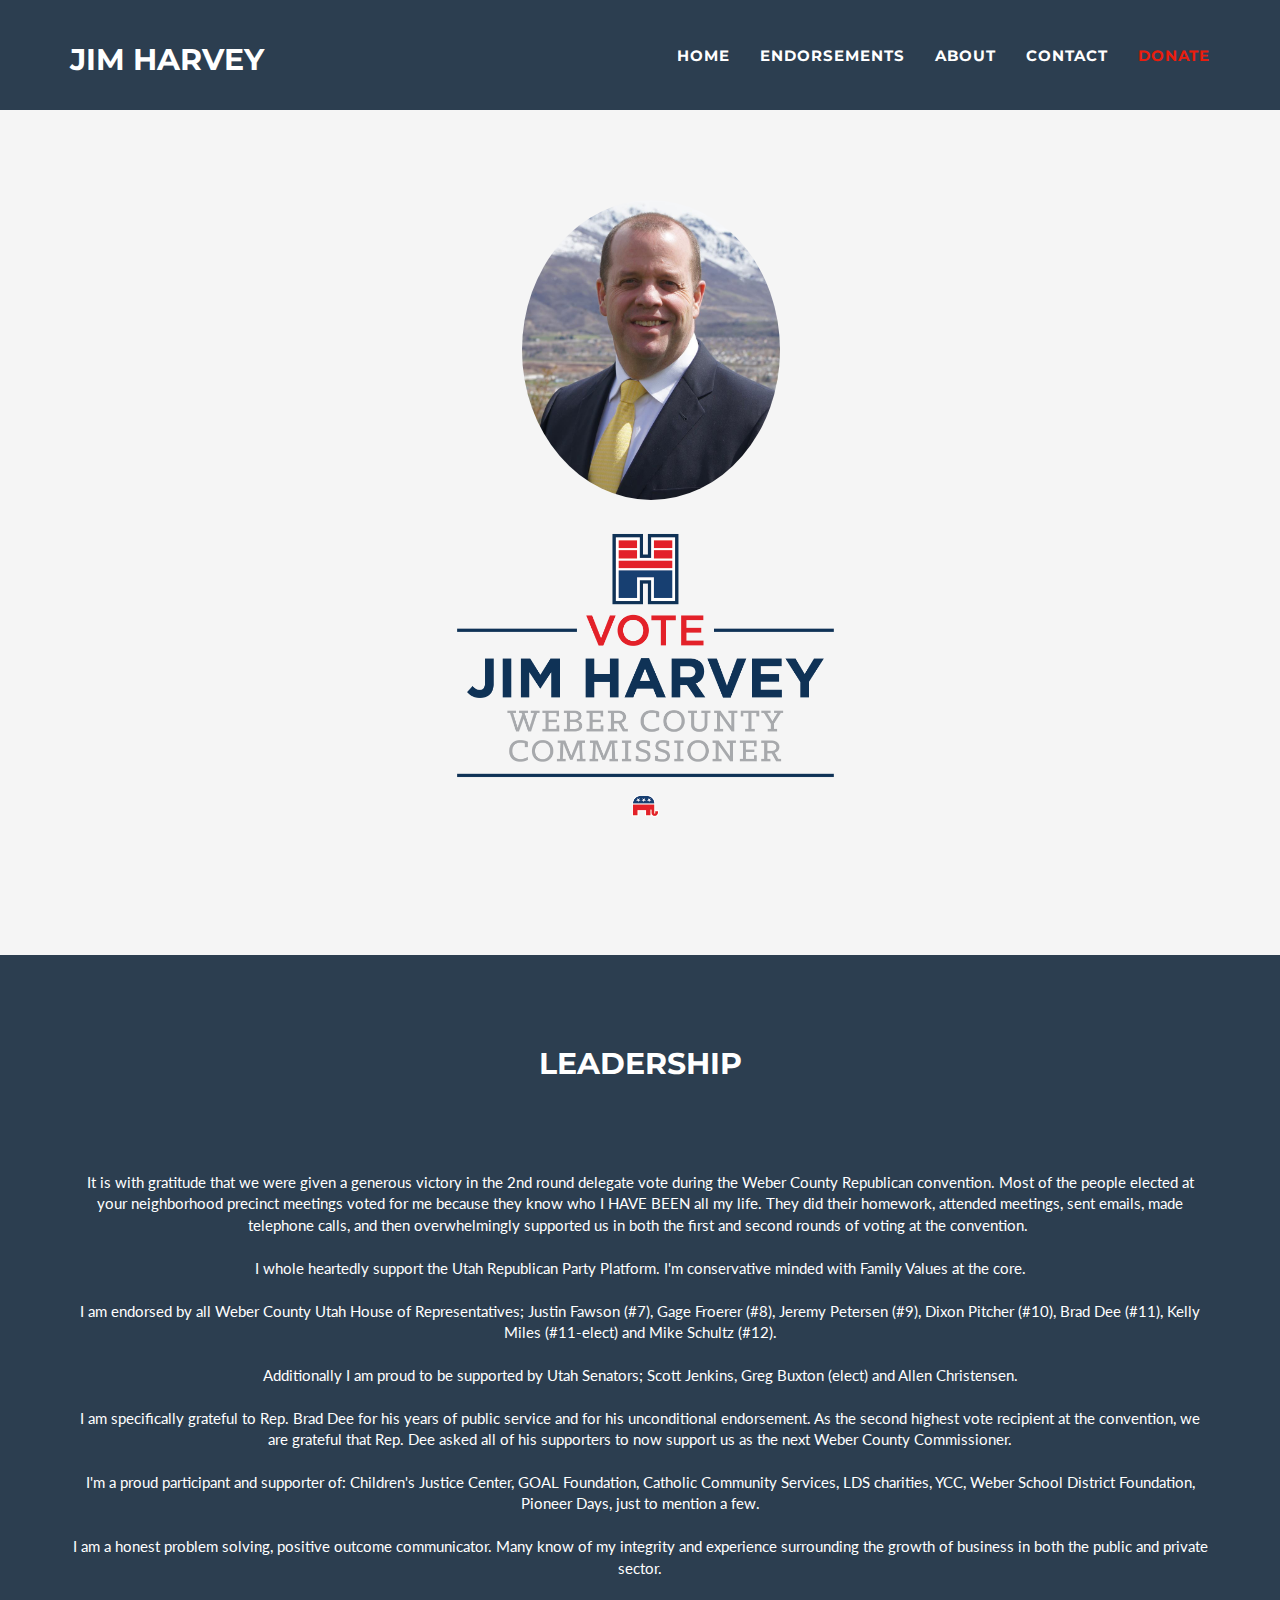
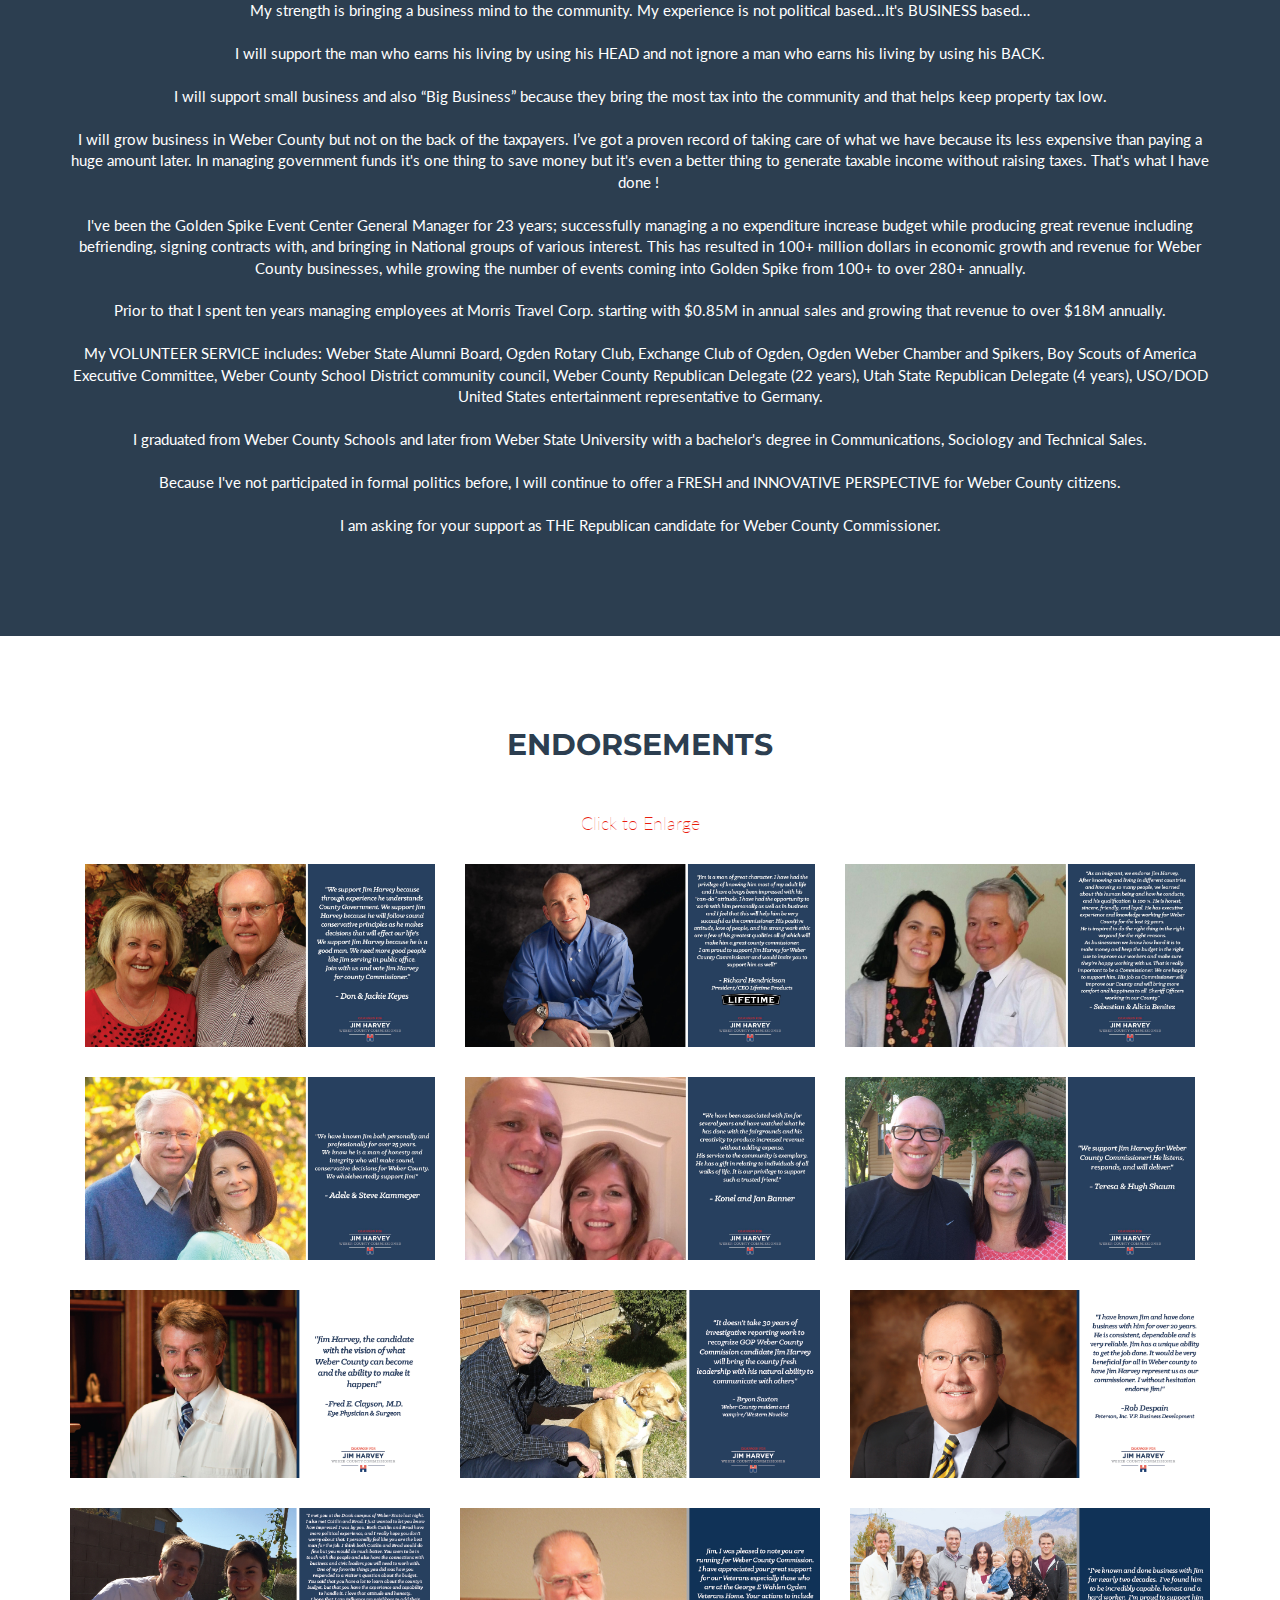
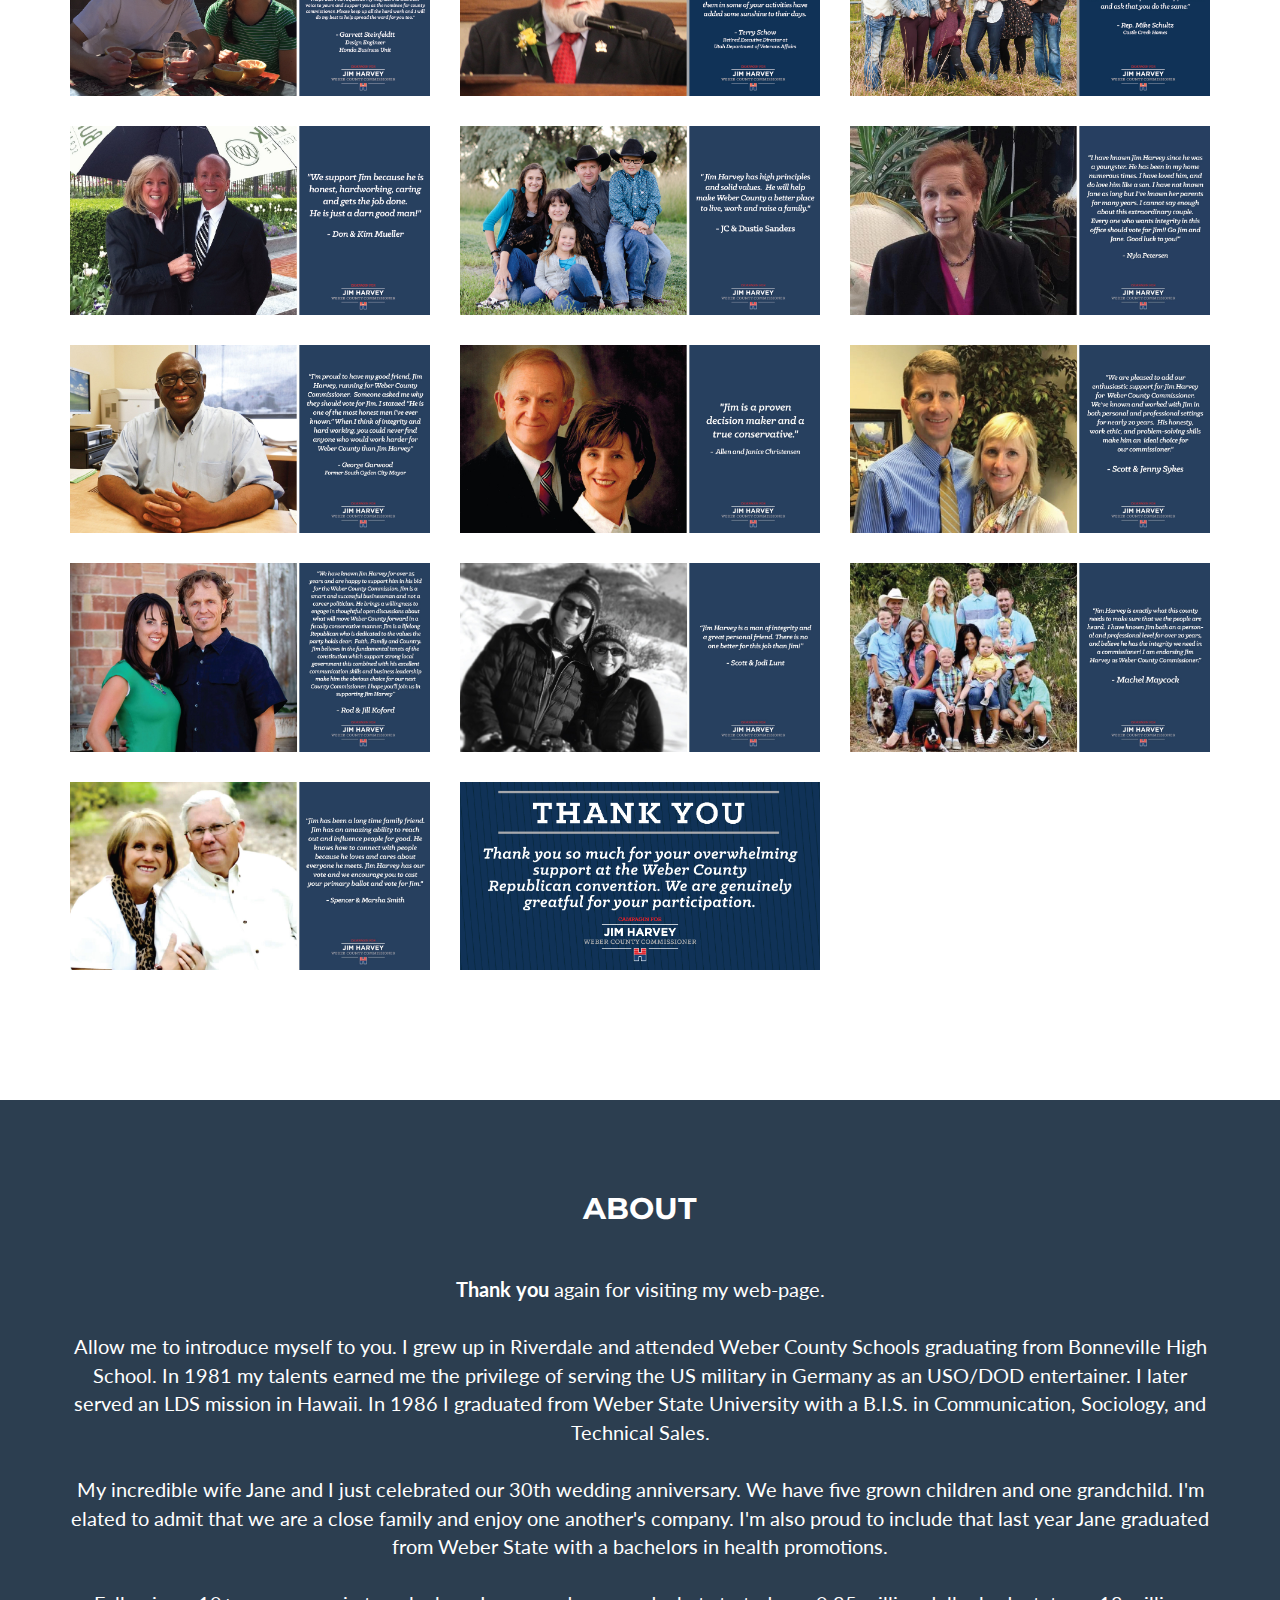
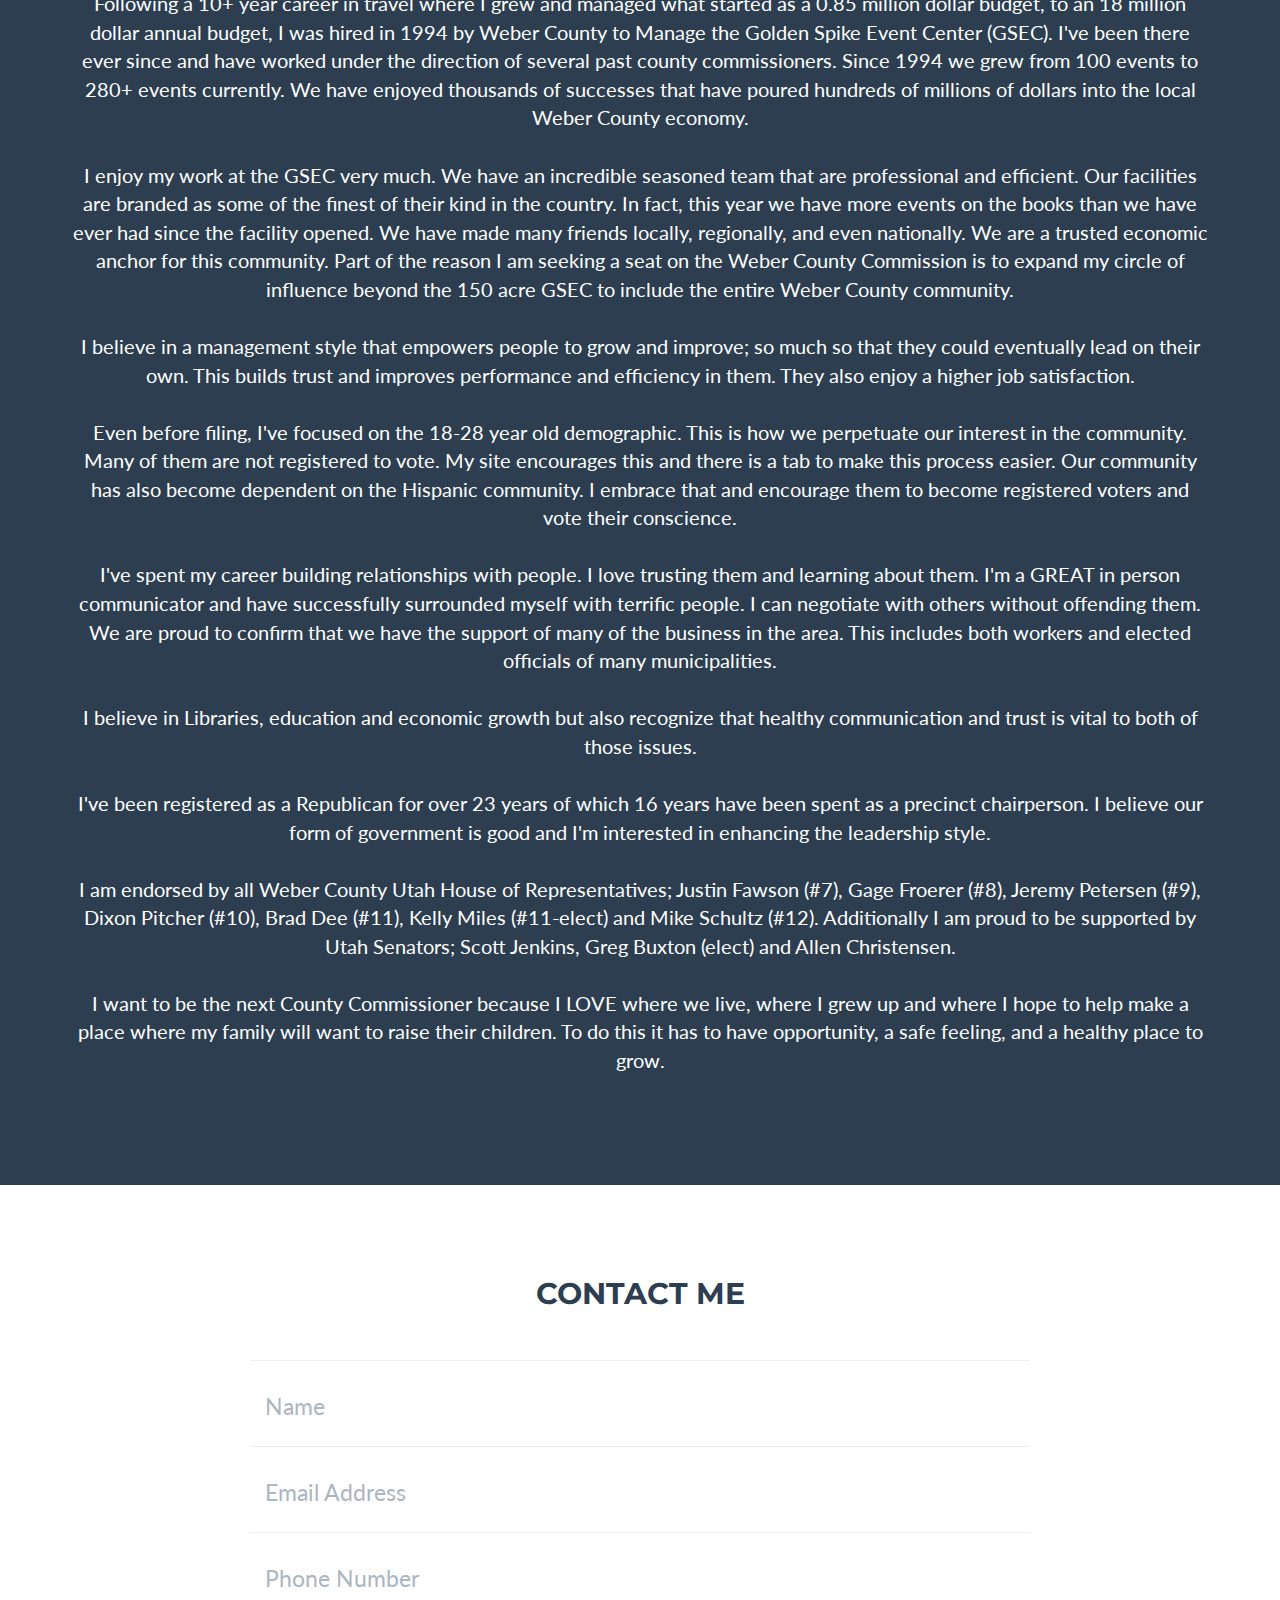
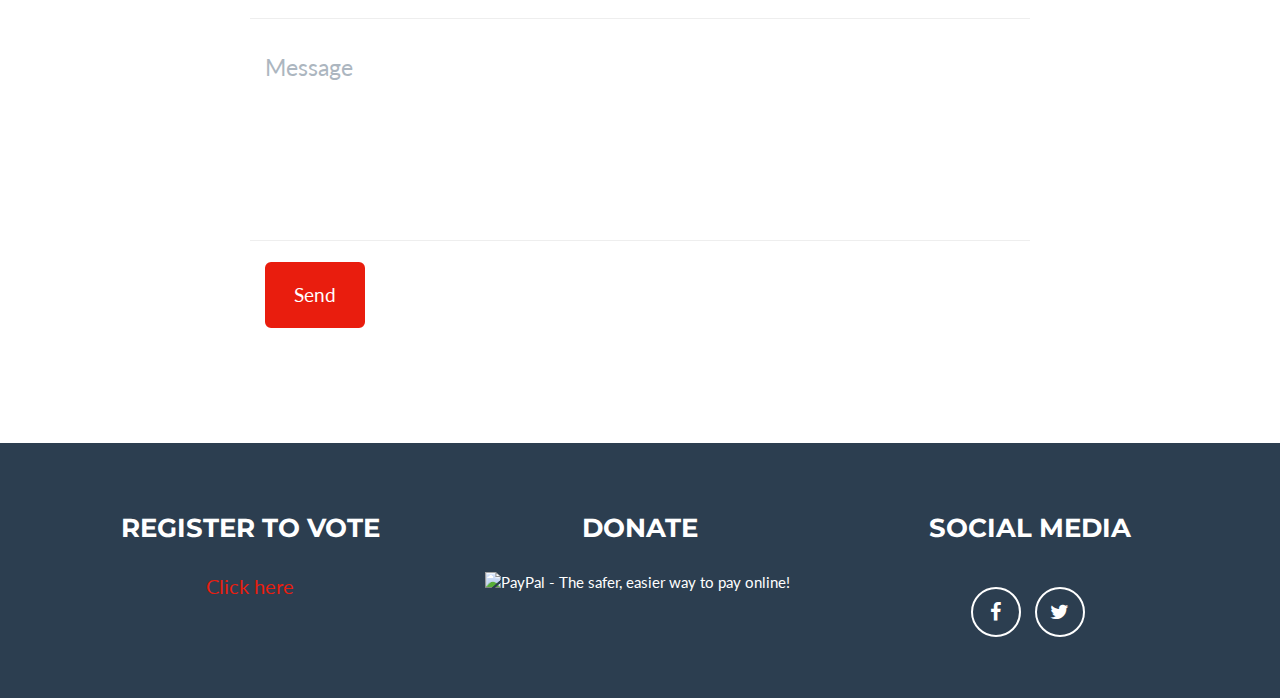
==== commit fb6e2b68: "added some more images" ====
--- a/index.html
+++ b/index.html
@@ -199,7 +199,7 @@
                             <i class="fa fa-search-plus fa-3x"></i>
                         </div>
                     </div>
-                    <img src="img/benetez.jpg" class="img-responsive" alt="">
+                    <img src="img/benetiz.jpg" class="img-responsive" alt="">
                 </a>
             </div>
             <div class="col-sm-4 portfolio-item">
@@ -352,6 +352,43 @@
                             </div>
                         </div>
                         <img src="img/sykes.jpg" class="img-responsive" alt="">
+                    </a>
+                </div>
+                <div class="col-sm-4 portfolio-item">
+                    <a href="#portfolioModa20" class="portfolio-link" data-toggle="modal">
+                        <div class="caption">
+                            <div class="caption-content">
+                                <i class="fa fa-search-plus fa-3x"></i>
+                            </div>
+                        </div>
+                        <img src="img/koford.jpg" class="img-responsive" alt="">
+                    </a>
+                </div><div class="col-sm-4 portfolio-item">
+                    <a href="#portfolioModa21" class="portfolio-link" data-toggle="modal">
+                        <div class="caption">
+                            <div class="caption-content">
+                                <i class="fa fa-search-plus fa-3x"></i>
+                            </div>
+                        </div>
+                        <img src="img/lunt.jpg" class="img-responsive" alt="">
+                    </a>
+                </div><div class="col-sm-4 portfolio-item">
+                    <a href="#portfolioModa22" class="portfolio-link" data-toggle="modal">
+                        <div class="caption">
+                            <div class="caption-content">
+                                <i class="fa fa-search-plus fa-3x"></i>
+                            </div>
+                        </div>
+                        <img src="img/maycock.jpg" class="img-responsive" alt="">
+                    </a>
+                </div><div class="col-sm-4 portfolio-item">
+                    <a href="#portfolioModa23" class="portfolio-link" data-toggle="modal">
+                        <div class="caption">
+                            <div class="caption-content">
+                                <i class="fa fa-search-plus fa-3x"></i>
+                            </div>
+                        </div>
+                        <img src="img/spencer.jpg" class="img-responsive" alt="">
                     </a>
                 </div>
 
@@ -869,7 +906,7 @@
                 <div class="row">
                     <div class="col-lg-8 col-lg-offset-2">
                         <div class="modal-body">
-                            <img src="img/benetez.jpg" class="img-responsive img-centered" alt="">
+                            <img src="img/benetiz.jpg" class="img-responsive img-centered" alt="">
 
                             <button type="button" class="btn btn-default" data-dismiss="modal"><i class="fa fa-times"></i> Close</button>
                         </div>
@@ -954,6 +991,90 @@
                     <div class="col-lg-8 col-lg-offset-2">
                         <div class="modal-body">
                             <img src="img/thanksTxt.jpg" class="img-responsive img-centered" alt="">
+
+                            <button type="button" class="btn btn-default" data-dismiss="modal"><i class="fa fa-times"></i> Close</button>
+                        </div>
+                    </div>
+                </div>
+            </div>
+        </div>
+    </div>
+    <div class="portfolio-modal modal fade" id="portfolioModa20" tabindex="-1" role="dialog" aria-hidden="true">
+        <div class="modal-content">
+            <div class="close-modal" data-dismiss="modal">
+                <div class="lr">
+                    <div class="rl">
+                    </div>
+                </div>
+            </div>
+            <div class="container">
+                <div class="row">
+                    <div class="col-lg-8 col-lg-offset-2">
+                        <div class="modal-body">
+                            <img src="img/koford.jpg" class="img-responsive img-centered" alt="">
+
+                            <button type="button" class="btn btn-default" data-dismiss="modal"><i class="fa fa-times"></i> Close</button>
+                        </div>
+                    </div>
+                </div>
+            </div>
+        </div>
+    </div>
+    <div class="portfolio-modal modal fade" id="portfolioModa21" tabindex="-1" role="dialog" aria-hidden="true">
+        <div class="modal-content">
+            <div class="close-modal" data-dismiss="modal">
+                <div class="lr">
+                    <div class="rl">
+                    </div>
+                </div>
+            </div>
+            <div class="container">
+                <div class="row">
+                    <div class="col-lg-8 col-lg-offset-2">
+                        <div class="modal-body">
+                            <img src="img/lunt.jpg" class="img-responsive img-centered" alt="">
+
+                            <button type="button" class="btn btn-default" data-dismiss="modal"><i class="fa fa-times"></i> Close</button>
+                        </div>
+                    </div>
+                </div>
+            </div>
+        </div>
+    </div>
+    <div class="portfolio-modal modal fade" id="portfolioModa22" tabindex="-1" role="dialog" aria-hidden="true">
+        <div class="modal-content">
+            <div class="close-modal" data-dismiss="modal">
+                <div class="lr">
+                    <div class="rl">
+                    </div>
+                </div>
+            </div>
+            <div class="container">
+                <div class="row">
+                    <div class="col-lg-8 col-lg-offset-2">
+                        <div class="modal-body">
+                            <img src="img/maycock.jpg" class="img-responsive img-centered" alt="">
+
+                            <button type="button" class="btn btn-default" data-dismiss="modal"><i class="fa fa-times"></i> Close</button>
+                        </div>
+                    </div>
+                </div>
+            </div>
+        </div>
+    </div>
+    <div class="portfolio-modal modal fade" id="portfolioModa23" tabindex="-1" role="dialog" aria-hidden="true">
+        <div class="modal-content">
+            <div class="close-modal" data-dismiss="modal">
+                <div class="lr">
+                    <div class="rl">
+                    </div>
+                </div>
+            </div>
+            <div class="container">
+                <div class="row">
+                    <div class="col-lg-8 col-lg-offset-2">
+                        <div class="modal-body">
+                            <img src="img/spencer.jpg" class="img-responsive img-centered" alt="">
 
                             <button type="button" class="btn btn-default" data-dismiss="modal"><i class="fa fa-times"></i> Close</button>
                         </div>
